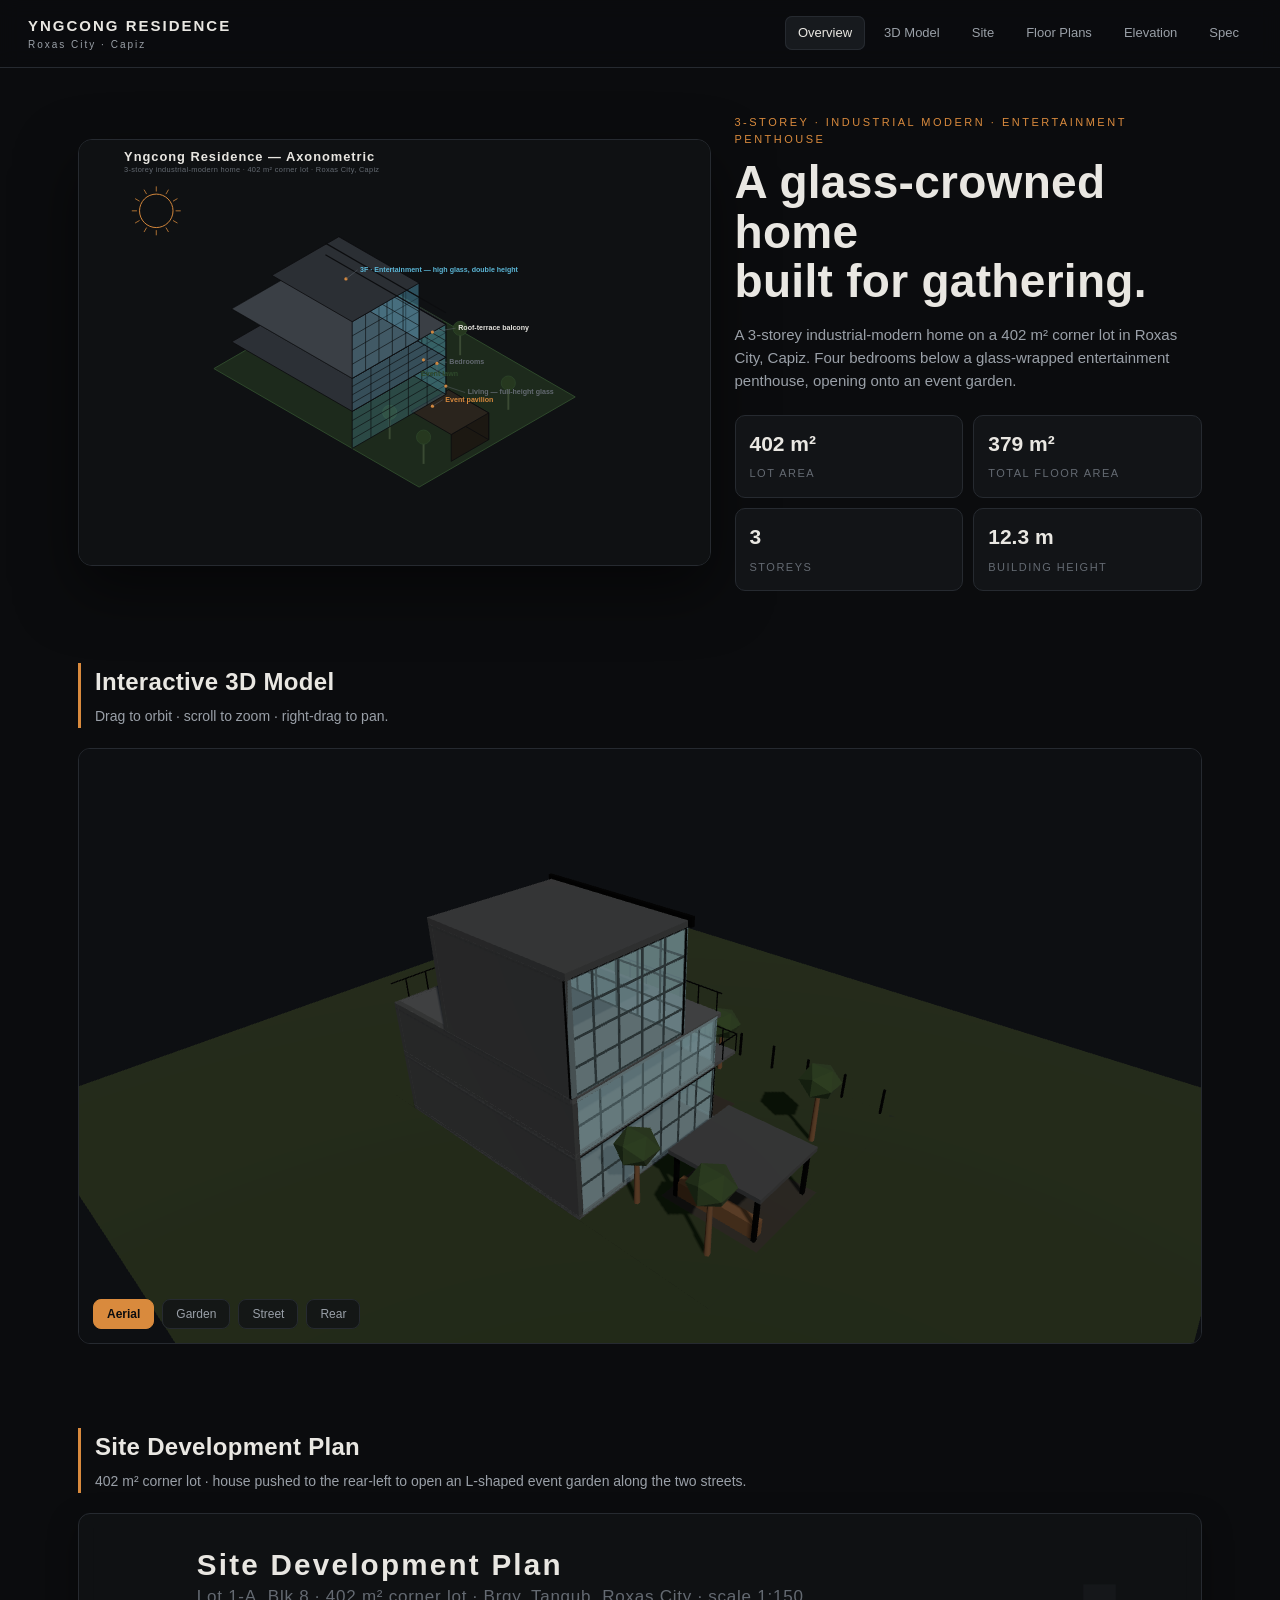
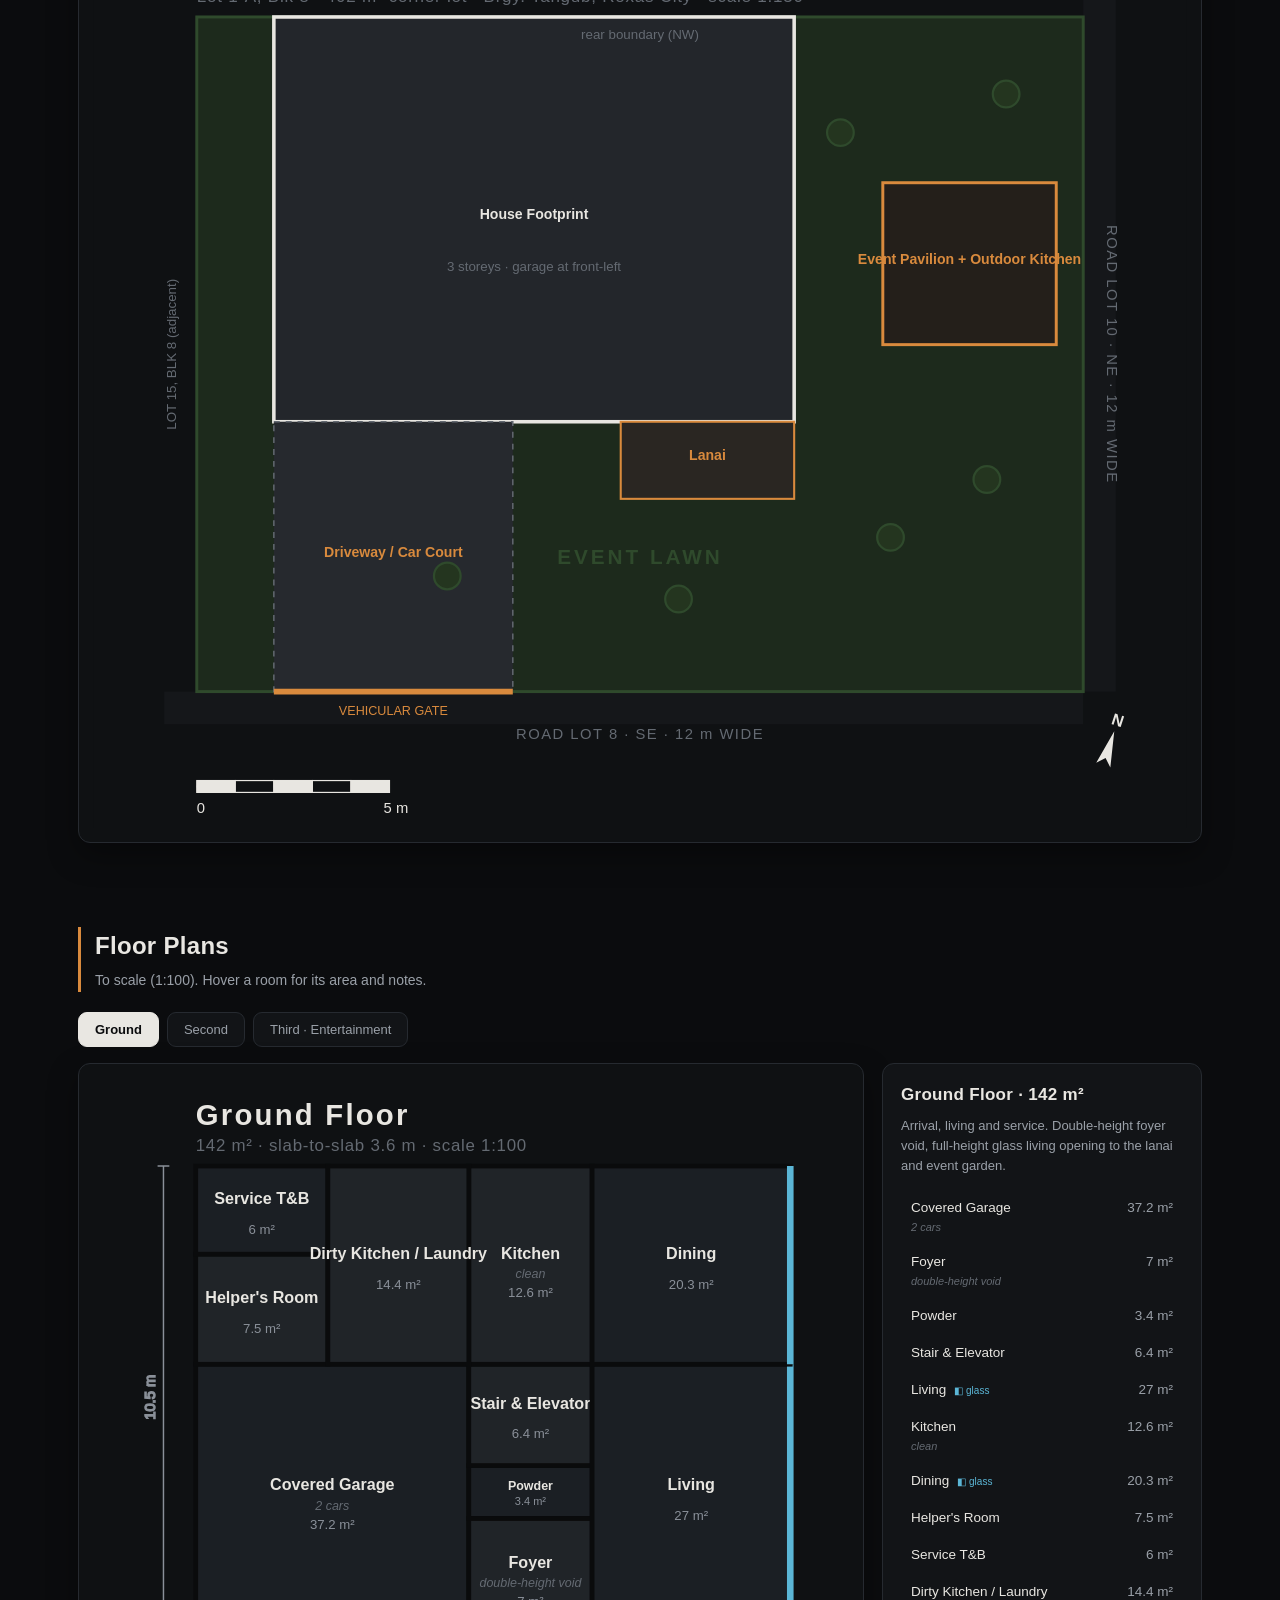
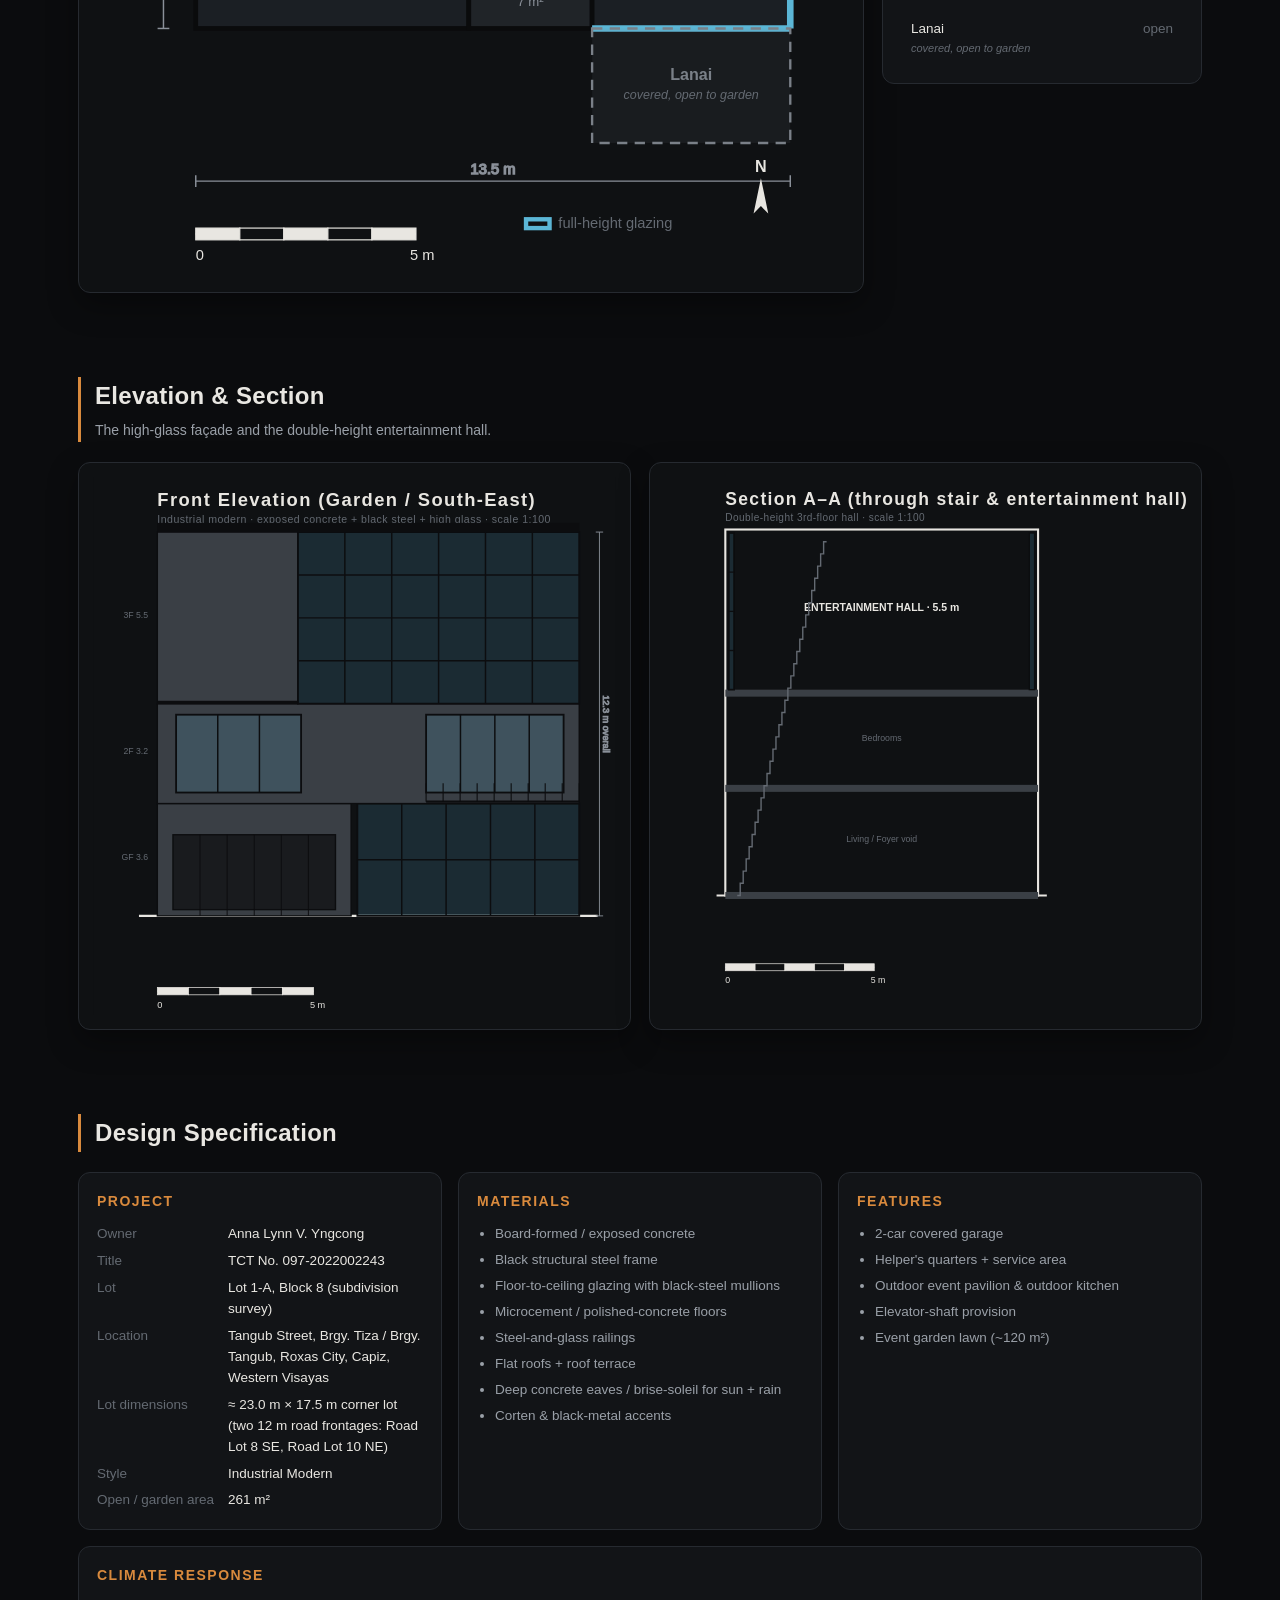
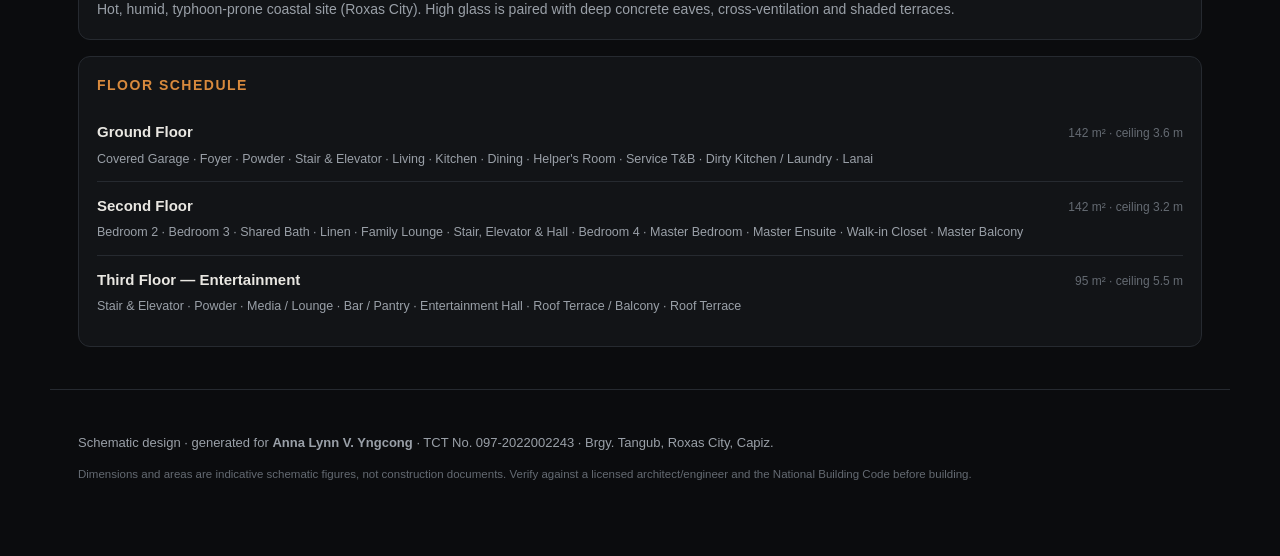
==== index.html @ 16af957d "Add interactive 3D design site for the 3-storey Yngcong residence Schematic design for the 402 m² co" ====
<!DOCTYPE html>
<html lang="en">
<head>
<meta charset="UTF-8" />
<meta name="viewport" content="width=device-width, initial-scale=1.0" />
<title>Yngcong Residence — 3-Storey Industrial-Modern Home</title>
<link rel="stylesheet" href="css/styles.css" />
<script type="importmap">
{ "imports": {
  "three": "./vendor/three.module.js",
  "three/addons/controls/OrbitControls.js": "./vendor/OrbitControls.js"
} }
</script>
</head>
<body>
<header class="topbar">
  <div class="brand">YNGCONG&nbsp;RESIDENCE<span>Roxas City · Capiz</span></div>
  <nav id="nav">
    <a href="#hero" class="active">Overview</a>
    <a href="#model">3D Model</a>
    <a href="#site">Site</a>
    <a href="#plans">Floor Plans</a>
    <a href="#drawings">Elevation</a>
    <a href="#spec">Spec</a>
  </nav>
</header>

<!-- HERO -->
<section id="hero" class="hero">
  <img class="hero-img" src="svg/axon.svg" alt="Axonometric of the residence" />
  <div class="hero-copy">
    <p class="eyebrow">3-storey · industrial modern · entertainment penthouse</p>
    <h1>A glass-crowned home<br />built for gathering.</h1>
    <p class="lede" id="hero-lede">—</p>
    <div class="stats" id="hero-stats"></div>
  </div>
</section>

<!-- 3D MODEL -->
<section id="model" class="block">
  <div class="block-head">
    <h2>Interactive 3D Model</h2>
    <p>Drag to orbit · scroll to zoom · right-drag to pan.</p>
  </div>
  <div class="model-wrap">
    <canvas id="model-canvas"></canvas>
    <div class="model-fallback" id="model-fallback">
      <p>WebGL isn’t available here.<br />Open this page in a desktop browser to explore the live 3D model.</p>
      <img src="svg/axon.svg" alt="Axonometric fallback" />
    </div>
    <div class="view-btns">
      <button data-view="aerial" class="active">Aerial</button>
      <button data-view="garden">Garden</button>
      <button data-view="street">Street</button>
      <button data-view="rear">Rear</button>
    </div>
  </div>
</section>

<!-- SITE -->
<section id="site" class="block">
  <div class="block-head"><h2>Site Development Plan</h2><p>402 m² corner lot · house pushed to the rear-left to open an L-shaped event garden along the two streets.</p></div>
  <div class="drawing-card"><img src="svg/site-plan.svg" alt="Site plan" /></div>
</section>

<!-- FLOOR PLANS -->
<section id="plans" class="block">
  <div class="block-head"><h2>Floor Plans</h2><p>To scale (1:100). Hover a room for its area and notes.</p></div>
  <div class="tabs" id="floor-tabs">
    <button data-floor="ground" class="active">Ground</button>
    <button data-floor="second">Second</button>
    <button data-floor="third">Third · Entertainment</button>
  </div>
  <div class="plan-layout">
    <div class="drawing-card"><img id="plan-img" src="svg/ground.svg" alt="Floor plan" /></div>
    <aside class="room-list">
      <h3 id="floor-title">—</h3>
      <p class="floor-blurb" id="floor-blurb">—</p>
      <ul id="room-ul"></ul>
    </aside>
  </div>
</section>

<!-- DRAWINGS -->
<section id="drawings" class="block">
  <div class="block-head"><h2>Elevation &amp; Section</h2><p>The high-glass façade and the double-height entertainment hall.</p></div>
  <div class="grid-2">
    <div class="drawing-card"><img src="svg/elevations.svg" alt="Front elevation" /></div>
    <div class="drawing-card"><img src="svg/section.svg" alt="Section" /></div>
  </div>
</section>

<!-- SPEC -->
<section id="spec" class="block">
  <div class="block-head"><h2>Design Specification</h2></div>
  <div class="spec-grid">
    <div class="spec-card"><h3>Project</h3><dl id="spec-project"></dl></div>
    <div class="spec-card"><h3>Materials</h3><ul id="spec-materials"></ul></div>
    <div class="spec-card"><h3>Features</h3><ul id="spec-features"></ul></div>
    <div class="spec-card wide"><h3>Climate response</h3><p id="spec-climate">—</p></div>
    <div class="spec-card wide"><h3>Floor schedule</h3><div id="spec-floors"></div></div>
  </div>
</section>

<footer class="foot">
  <p>Schematic design · generated for <strong>Anna Lynn V. Yngcong</strong> · TCT No. 097-2022002243 · Brgy. Tangub, Roxas City, Capiz.</p>
  <p class="dim">Dimensions and areas are indicative schematic figures, not construction documents. Verify against a licensed architect/engineer and the National Building Code before building.</p>
</footer>

<script type="module" src="js/main.js"></script>
</body>
</html>
---- css/styles.css ----
:root{
  --bg:#0b0c0e; --panel:#121417; --panel2:#171a1e; --line:#262a30;
  --ink:#e9e7e2; --mut:#9aa0a8; --dim:#646a72; --glass:#5bb6d6; --accent:#d98a3d;
  --maxw:1180px;
}
*{box-sizing:border-box}
html{scroll-behavior:smooth}
body{
  margin:0; background:var(--bg); color:var(--ink);
  font-family:'Segoe UI',Helvetica,Arial,sans-serif; line-height:1.55;
  -webkit-font-smoothing:antialiased;
}
h1,h2,h3{margin:0; font-weight:700; letter-spacing:.3px}
a{color:inherit; text-decoration:none}
img{display:block; max-width:100%}

/* top bar */
.topbar{
  position:sticky; top:0; z-index:50; display:flex; align-items:center; justify-content:space-between;
  padding:14px 28px; background:rgba(11,12,14,.86); backdrop-filter:blur(10px);
  border-bottom:1px solid var(--line);
}
.brand{font-weight:800; letter-spacing:2px; font-size:15px}
.brand span{display:block; font-weight:500; font-size:10px; letter-spacing:2px; color:var(--mut)}
#nav{display:flex; gap:6px; flex-wrap:wrap}
#nav a{padding:7px 13px; border-radius:7px; font-size:13px; color:var(--mut); transition:.15s}
#nav a:hover{color:var(--ink); background:var(--panel)}
#nav a.active{color:var(--ink); background:var(--panel2); box-shadow:inset 0 0 0 1px var(--line)}

/* hero */
.hero{
  display:grid; grid-template-columns:1.15fr .85fr; gap:24px; align-items:center;
  max-width:var(--maxw); margin:0 auto; padding:46px 28px 30px;
}
.hero-img{
  width:100%; border-radius:14px; border:1px solid var(--line);
  background:#0f1113; box-shadow:0 24px 60px rgba(0,0,0,.5);
}
.eyebrow{margin:0 0 10px; text-transform:uppercase; letter-spacing:2.5px; font-size:11px; color:var(--accent)}
.hero-copy h1{font-size:clamp(28px,4vw,46px); line-height:1.08}
.lede{color:var(--mut); margin:16px 0 22px; font-size:15px}
.stats{display:grid; grid-template-columns:repeat(2,1fr); gap:10px}
.stats div{background:var(--panel); border:1px solid var(--line); border-radius:10px; padding:12px 14px}
.stats b{display:block; font-size:21px}
.stats span{font-size:11px; color:var(--dim); text-transform:uppercase; letter-spacing:1.5px}

/* blocks */
.block{max-width:var(--maxw); margin:0 auto; padding:42px 28px}
.block-head{margin-bottom:20px; border-left:3px solid var(--accent); padding-left:14px}
.block-head h2{font-size:24px}
.block-head p{margin:6px 0 0; color:var(--mut); font-size:14px}

/* drawing cards */
.drawing-card{
  background:#0f1113; border:1px solid var(--line); border-radius:12px; padding:14px;
  overflow:auto; box-shadow:0 12px 30px rgba(0,0,0,.35);
}
.drawing-card img{margin:0 auto}
.grid-2{display:grid; grid-template-columns:1fr 1fr; gap:18px}

/* 3D model */
.model-wrap{position:relative; border:1px solid var(--line); border-radius:12px; overflow:hidden; background:#0d0f12}
#model-canvas{width:100%; height:min(66vh,620px); display:block}
.model-fallback{
  display:none; position:absolute; inset:0; flex-direction:column; align-items:center; justify-content:center;
  gap:18px; text-align:center; color:var(--mut); background:#0d0f12; padding:24px;
}
.model-fallback img{max-width:80%; border-radius:10px; border:1px solid var(--line)}
.view-btns{position:absolute; left:14px; bottom:14px; display:flex; gap:8px}
.view-btns button, .tabs button, .floor-blurb{font-family:inherit}
.view-btns button{
  padding:7px 13px; font-size:12px; border-radius:8px; cursor:pointer; color:var(--mut);
  background:rgba(18,20,23,.85); border:1px solid var(--line); transition:.15s; backdrop-filter:blur(6px);
}
.view-btns button:hover{color:var(--ink)}
.view-btns button.active{color:#0b0c0e; background:var(--accent); border-color:var(--accent); font-weight:700}

/* tabs + plan layout */
.tabs{display:flex; gap:8px; margin-bottom:16px; flex-wrap:wrap}
.tabs button{
  padding:9px 16px; font-size:13px; border-radius:9px; cursor:pointer; color:var(--mut);
  background:var(--panel); border:1px solid var(--line); transition:.15s;
}
.tabs button:hover{color:var(--ink)}
.tabs button.active{color:#0b0c0e; background:var(--ink); border-color:var(--ink); font-weight:700}
.plan-layout{display:grid; grid-template-columns:1fr 320px; gap:18px; align-items:start}
.room-list{background:var(--panel); border:1px solid var(--line); border-radius:12px; padding:18px}
.room-list h3{font-size:17px}
.floor-blurb{color:var(--mut); font-size:13px; margin:8px 0 14px}
.room-list ul{list-style:none; margin:0; padding:0}
.room-list li{
  display:flex; justify-content:space-between; gap:10px; align-items:baseline;
  padding:8px 10px; border-radius:8px; font-size:13.5px; cursor:default; transition:.12s;
}
.room-list li:hover{background:var(--panel2)}
.room-list li .nm{color:var(--ink)}
.room-list li .nm small{display:block; color:var(--dim); font-size:11px; font-style:italic}
.room-list li .ar{color:var(--mut); font-variant-numeric:tabular-nums; white-space:nowrap}
.room-list li.glass .nm::after{content:"◧ glass"; margin-left:8px; font-size:10px; color:var(--glass)}
.room-list li.open .ar{color:var(--dim)}

/* spec */
.spec-grid{display:grid; grid-template-columns:repeat(3,1fr); gap:16px}
.spec-card{background:var(--panel); border:1px solid var(--line); border-radius:12px; padding:18px}
.spec-card.wide{grid-column:1 / -1}
.spec-card h3{font-size:14px; text-transform:uppercase; letter-spacing:1.5px; color:var(--accent); margin-bottom:12px}
.spec-card ul{margin:0; padding-left:18px; color:var(--mut); font-size:13.5px}
.spec-card ul li{margin:5px 0}
.spec-card dl{margin:0; display:grid; grid-template-columns:auto 1fr; gap:6px 14px; font-size:13.5px}
.spec-card dt{color:var(--dim)}
.spec-card dd{margin:0; color:var(--ink)}
.spec-card p{color:var(--mut); font-size:14px; margin:0}
.floor-row{border-top:1px solid var(--line); padding:12px 0}
.floor-row:first-child{border-top:0}
.floor-row .fh{display:flex; justify-content:space-between; align-items:baseline}
.floor-row .fh b{font-size:15px}
.floor-row .fh span{color:var(--dim); font-size:12px}
.floor-row .rooms{margin-top:6px; color:var(--mut); font-size:12.5px}

/* footer */
.foot{max-width:var(--maxw); margin:0 auto; padding:30px 28px 60px; border-top:1px solid var(--line); color:var(--mut); font-size:13px}
.foot .dim{color:var(--dim); font-size:11.5px; margin-top:8px}

@media(max-width:880px){
  .hero{grid-template-columns:1fr}
  .plan-layout{grid-template-columns:1fr}
  .grid-2{grid-template-columns:1fr}
  .spec-grid{grid-template-columns:1fr}
  #nav{display:none}
}
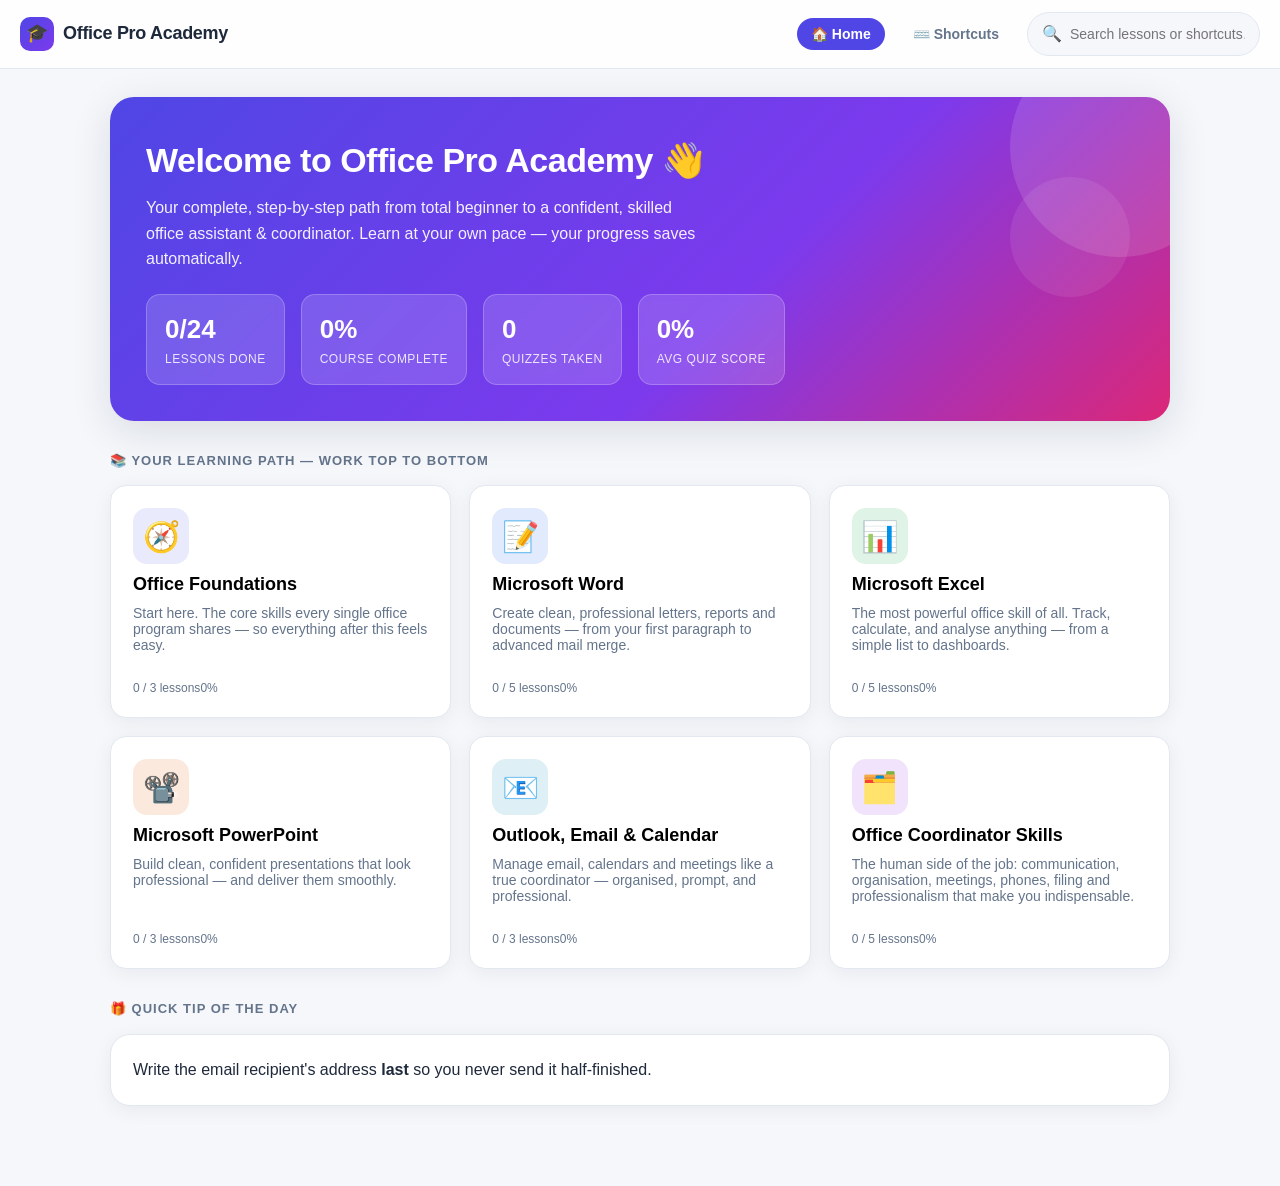
==== commit 238c454a: "Add Office Pro Academy: interactive Microsoft Office & office-skills training tool A self-contained," ====
--- a/index.html
+++ b/index.html
@@ -1,112 +1,32 @@
 <!DOCTYPE html>
 <html lang="en">
 <head>
-<meta charset="UTF-8" />
-<meta name="viewport" content="width=device-width, initial-scale=1.0" />
-<title>Yngcong Residence — 3-Storey Industrial-Modern Home</title>
-<link rel="stylesheet" href="css/styles.css" />
-<script type="importmap">
-{ "imports": {
-  "three": "./vendor/three.module.js",
-  "three/addons/controls/OrbitControls.js": "./vendor/OrbitControls.js"
-} }
-</script>
+  <meta charset="UTF-8" />
+  <meta name="viewport" content="width=device-width, initial-scale=1.0" />
+  <title>Office Pro Academy — Learn Microsoft Office & Office Skills</title>
+  <meta name="description" content="A complete, friendly, step-by-step course to take you from beginner to advanced Microsoft Office and professional office-assistant skills." />
+  <link rel="stylesheet" href="assets/styles.css" />
+  <link rel="icon" href="data:image/svg+xml,<svg xmlns='http://www.w3.org/2000/svg' viewBox='0 0 100 100'><text y='.9em' font-size='90'>🎓</text></svg>" />
 </head>
 <body>
-<header class="topbar">
-  <div class="brand">YNGCONG&nbsp;RESIDENCE<span>Roxas City · Capiz</span></div>
-  <nav id="nav">
-    <a href="#hero" class="active">Overview</a>
-    <a href="#model">3D Model</a>
-    <a href="#site">Site</a>
-    <a href="#plans">Floor Plans</a>
-    <a href="#drawings">Elevation</a>
-    <a href="#spec">Spec</a>
-  </nav>
-</header>
 
-<!-- HERO -->
-<section id="hero" class="hero">
-  <img class="hero-img" src="svg/axon.svg" alt="Axonometric of the residence" />
-  <div class="hero-copy">
-    <p class="eyebrow">3-storey · industrial modern · entertainment penthouse</p>
-    <h1>A glass-crowned home<br />built for gathering.</h1>
-    <p class="lede" id="hero-lede">—</p>
-    <div class="stats" id="hero-stats"></div>
-  </div>
-</section>
+  <header class="topbar">
+    <div class="logo" onclick="OPA.go('')">
+      <span class="badge">🎓</span>
+      <span>Office Pro Academy</span>
+    </div>
+    <div class="spacer"></div>
+    <button class="nav-pill" data-nav="home" onclick="OPA.go('')">🏠 <span>Home</span></button>
+    <button class="nav-pill" data-nav="shortcuts" onclick="OPA.go('shortcuts')">⌨️ <span>Shortcuts</span></button>
+    <label class="searchbox" title="Search lessons & shortcuts">
+      🔍 <input id="search" type="text" placeholder="Search lessons or shortcuts…" autocomplete="off" />
+    </label>
+  </header>
 
-<!-- 3D MODEL -->
-<section id="model" class="block">
-  <div class="block-head">
-    <h2>Interactive 3D Model</h2>
-    <p>Drag to orbit · scroll to zoom · right-drag to pan.</p>
-  </div>
-  <div class="model-wrap">
-    <canvas id="model-canvas"></canvas>
-    <div class="model-fallback" id="model-fallback">
-      <p>WebGL isn’t available here.<br />Open this page in a desktop browser to explore the live 3D model.</p>
-      <img src="svg/axon.svg" alt="Axonometric fallback" />
-    </div>
-    <div class="view-btns">
-      <button data-view="aerial" class="active">Aerial</button>
-      <button data-view="garden">Garden</button>
-      <button data-view="street">Street</button>
-      <button data-view="rear">Rear</button>
-    </div>
-  </div>
-</section>
+  <main class="wrap" id="app"><!-- screens render here --></main>
 
-<!-- SITE -->
-<section id="site" class="block">
-  <div class="block-head"><h2>Site Development Plan</h2><p>402 m² corner lot · house pushed to the rear-left to open an L-shaped event garden along the two streets.</p></div>
-  <div class="drawing-card"><img src="svg/site-plan.svg" alt="Site plan" /></div>
-</section>
-
-<!-- FLOOR PLANS -->
-<section id="plans" class="block">
-  <div class="block-head"><h2>Floor Plans</h2><p>To scale (1:100). Hover a room for its area and notes.</p></div>
-  <div class="tabs" id="floor-tabs">
-    <button data-floor="ground" class="active">Ground</button>
-    <button data-floor="second">Second</button>
-    <button data-floor="third">Third · Entertainment</button>
-  </div>
-  <div class="plan-layout">
-    <div class="drawing-card"><img id="plan-img" src="svg/ground.svg" alt="Floor plan" /></div>
-    <aside class="room-list">
-      <h3 id="floor-title">—</h3>
-      <p class="floor-blurb" id="floor-blurb">—</p>
-      <ul id="room-ul"></ul>
-    </aside>
-  </div>
-</section>
-
-<!-- DRAWINGS -->
-<section id="drawings" class="block">
-  <div class="block-head"><h2>Elevation &amp; Section</h2><p>The high-glass façade and the double-height entertainment hall.</p></div>
-  <div class="grid-2">
-    <div class="drawing-card"><img src="svg/elevations.svg" alt="Front elevation" /></div>
-    <div class="drawing-card"><img src="svg/section.svg" alt="Section" /></div>
-  </div>
-</section>
-
-<!-- SPEC -->
-<section id="spec" class="block">
-  <div class="block-head"><h2>Design Specification</h2></div>
-  <div class="spec-grid">
-    <div class="spec-card"><h3>Project</h3><dl id="spec-project"></dl></div>
-    <div class="spec-card"><h3>Materials</h3><ul id="spec-materials"></ul></div>
-    <div class="spec-card"><h3>Features</h3><ul id="spec-features"></ul></div>
-    <div class="spec-card wide"><h3>Climate response</h3><p id="spec-climate">—</p></div>
-    <div class="spec-card wide"><h3>Floor schedule</h3><div id="spec-floors"></div></div>
-  </div>
-</section>
-
-<footer class="foot">
-  <p>Schematic design · generated for <strong>Anna Lynn V. Yngcong</strong> · TCT No. 097-2022002243 · Brgy. Tangub, Roxas City, Capiz.</p>
-  <p class="dim">Dimensions and areas are indicative schematic figures, not construction documents. Verify against a licensed architect/engineer and the National Building Code before building.</p>
-</footer>
-
-<script type="module" src="js/main.js"></script>
+  <!-- Content data first, then the app that uses it -->
+  <script src="assets/curriculum.js"></script>
+  <script src="assets/app.js"></script>
 </body>
 </html>
--- a/assets/styles.css
+++ b/assets/styles.css
@@ -0,0 +1,221 @@
+/* ============================================================================
+   OFFICE PRO ACADEMY — Styles
+   A clean, friendly, modern look that works on phones and computers.
+   ========================================================================= */
+
+:root {
+  --brand: #4f46e5;
+  --brand-dark: #3730a3;
+  --bg: #f5f7fb;
+  --card: #ffffff;
+  --ink: #1e293b;
+  --ink-soft: #64748b;
+  --line: #e2e8f0;
+  --good: #16a34a;
+  --warn: #f59e0b;
+  --bad: #ef4444;
+  --radius: 16px;
+  --shadow: 0 4px 20px rgba(15, 23, 42, 0.06);
+  --shadow-lg: 0 10px 40px rgba(15, 23, 42, 0.12);
+}
+
+* { box-sizing: border-box; margin: 0; padding: 0; }
+
+body {
+  font-family: -apple-system, BlinkMacSystemFont, "Segoe UI", Roboto, Helvetica, Arial, sans-serif;
+  background: var(--bg);
+  color: var(--ink);
+  line-height: 1.6;
+  -webkit-font-smoothing: antialiased;
+}
+
+button { font-family: inherit; cursor: pointer; border: none; background: none; }
+a { color: var(--brand); }
+
+/* ---------- Top bar ---------- */
+.topbar {
+  position: sticky; top: 0; z-index: 50;
+  background: rgba(255,255,255,0.85);
+  backdrop-filter: blur(12px);
+  border-bottom: 1px solid var(--line);
+  display: flex; align-items: center; gap: 14px;
+  padding: 12px 20px;
+}
+.topbar .logo {
+  font-weight: 800; font-size: 18px; letter-spacing: -0.3px;
+  display: flex; align-items: center; gap: 9px; cursor: pointer;
+}
+.topbar .logo .badge {
+  background: linear-gradient(135deg, var(--brand), #7c3aed);
+  color: #fff; width: 34px; height: 34px; border-radius: 10px;
+  display: grid; place-items: center; font-size: 18px;
+}
+.topbar .spacer { flex: 1; }
+.searchbox {
+  display: flex; align-items: center; gap: 8px;
+  background: var(--bg); border: 1px solid var(--line);
+  border-radius: 999px; padding: 8px 14px; min-width: 180px;
+}
+.searchbox input { border: none; background: none; outline: none; font-size: 14px; width: 100%; color: var(--ink); }
+.nav-pill {
+  padding: 8px 14px; border-radius: 999px; font-weight: 600; font-size: 14px;
+  color: var(--ink-soft);
+}
+.nav-pill:hover { background: var(--bg); color: var(--ink); }
+.nav-pill.active { background: var(--brand); color: #fff; }
+
+/* ---------- Layout ---------- */
+.wrap { max-width: 1100px; margin: 0 auto; padding: 28px 20px 80px; }
+
+/* ---------- Hero / dashboard ---------- */
+.hero {
+  background: linear-gradient(135deg, #4f46e5, #7c3aed 60%, #db2777);
+  color: #fff; border-radius: 24px; padding: 36px;
+  box-shadow: var(--shadow-lg); margin-bottom: 28px;
+  position: relative; overflow: hidden;
+}
+.hero h1 { font-size: clamp(24px, 4vw, 34px); font-weight: 800; letter-spacing: -0.5px; margin-bottom: 8px; }
+.hero p { opacity: 0.92; max-width: 560px; font-size: 16px; }
+.hero .ring { position: absolute; right: -60px; top: -60px; width: 220px; height: 220px; border-radius: 50%; background: rgba(255,255,255,0.12); }
+.hero .ring.two { right: 40px; top: 80px; width: 120px; height: 120px; background: rgba(255,255,255,0.08); }
+
+.progress-summary { display: flex; gap: 16px; flex-wrap: wrap; margin-top: 22px; position: relative; }
+.stat {
+  background: rgba(255,255,255,0.15); border: 1px solid rgba(255,255,255,0.22);
+  border-radius: 14px; padding: 14px 18px; backdrop-filter: blur(4px);
+}
+.stat .num { font-size: 26px; font-weight: 800; }
+.stat .lbl { font-size: 12px; opacity: 0.85; text-transform: uppercase; letter-spacing: 0.5px; }
+
+.section-title { font-size: 13px; font-weight: 700; text-transform: uppercase; letter-spacing: 1px; color: var(--ink-soft); margin: 30px 0 14px; }
+
+/* ---------- Module cards ---------- */
+.grid { display: grid; grid-template-columns: repeat(auto-fill, minmax(300px, 1fr)); gap: 18px; }
+.module-card {
+  background: var(--card); border: 1px solid var(--line); border-radius: var(--radius);
+  padding: 22px; box-shadow: var(--shadow); transition: transform .15s ease, box-shadow .15s ease;
+  text-align: left; display: flex; flex-direction: column; gap: 10px;
+}
+.module-card:hover { transform: translateY(-4px); box-shadow: var(--shadow-lg); }
+.module-card .icon { font-size: 30px; width: 56px; height: 56px; border-radius: 14px; display: grid; place-items: center; }
+.module-card h3 { font-size: 18px; font-weight: 700; }
+.module-card .blurb { color: var(--ink-soft); font-size: 14px; flex: 1; }
+.bar { height: 8px; background: var(--line); border-radius: 999px; overflow: hidden; }
+.bar > span { display: block; height: 100%; background: linear-gradient(90deg, var(--brand), #7c3aed); border-radius: 999px; transition: width .4s ease; }
+.module-card .meta { display: flex; justify-content: space-between; align-items: center; font-size: 12px; color: var(--ink-soft); }
+
+/* ---------- Module detail / lesson list ---------- */
+.back-link { display: inline-flex; align-items: center; gap: 6px; color: var(--ink-soft); font-weight: 600; font-size: 14px; margin-bottom: 18px; }
+.back-link:hover { color: var(--brand); }
+.module-head { display: flex; align-items: center; gap: 16px; margin-bottom: 8px; }
+.module-head .icon { font-size: 32px; width: 64px; height: 64px; border-radius: 16px; display: grid; place-items: center; }
+.module-head h1 { font-size: 26px; font-weight: 800; }
+
+.lesson-row {
+  background: var(--card); border: 1px solid var(--line); border-radius: 14px;
+  padding: 16px 18px; display: flex; align-items: center; gap: 14px;
+  box-shadow: var(--shadow); margin-bottom: 12px; width: 100%; text-align: left;
+  transition: border-color .15s ease;
+}
+.lesson-row:hover { border-color: var(--brand); }
+.lesson-row .check {
+  width: 30px; height: 30px; border-radius: 50%; flex-shrink: 0;
+  border: 2px solid var(--line); display: grid; place-items: center; font-size: 15px; color: transparent;
+}
+.lesson-row.done .check { background: var(--good); border-color: var(--good); color: #fff; }
+.lesson-row .info { flex: 1; }
+.lesson-row .info h4 { font-size: 16px; font-weight: 700; }
+.lesson-row .info .sub { font-size: 13px; color: var(--ink-soft); display: flex; gap: 10px; flex-wrap: wrap; align-items: center; }
+.level-tag { font-size: 11px; font-weight: 700; padding: 2px 8px; border-radius: 999px; text-transform: uppercase; letter-spacing: 0.5px; }
+.level-Basic { background: #dcfce7; color: #15803d; }
+.level-Intermediate { background: #fef3c7; color: #b45309; }
+.level-Advanced { background: #fee2e2; color: #b91c1c; }
+.lesson-row .arrow { color: var(--ink-soft); font-size: 20px; }
+
+/* ---------- Lesson reader ---------- */
+.reader { background: var(--card); border: 1px solid var(--line); border-radius: 20px; padding: 32px; box-shadow: var(--shadow); }
+.reader h1 { font-size: 26px; font-weight: 800; margin-bottom: 6px; letter-spacing: -0.4px; }
+.reader .reader-meta { display: flex; gap: 10px; align-items: center; margin-bottom: 22px; color: var(--ink-soft); font-size: 13px; }
+.content h4 { font-size: 17px; margin: 22px 0 8px; color: var(--brand-dark); }
+.content p { margin-bottom: 12px; }
+.content ul, .content ol { margin: 0 0 14px 22px; }
+.content li { margin-bottom: 6px; }
+.content code { background: #f1f5f9; padding: 2px 6px; border-radius: 6px; font-size: 13px; color: #be185d; }
+.content b { color: var(--ink); }
+
+.lesson-table { width: 100%; border-collapse: collapse; margin: 12px 0 18px; font-size: 14px; }
+.lesson-table th { background: var(--brand); color: #fff; text-align: left; padding: 9px 12px; }
+.lesson-table td { border: 1px solid var(--line); padding: 9px 12px; }
+.lesson-table tr:nth-child(even) td { background: #f8fafc; }
+
+/* boxes */
+.box { border-radius: 14px; padding: 18px; margin: 22px 0; }
+.box h4 { margin: 0 0 10px; font-size: 15px; display: flex; align-items: center; gap: 8px; }
+.box.tips { background: #fffbeb; border: 1px solid #fde68a; }
+.box.tips h4 { color: #b45309; }
+.box.tips li { margin-bottom: 8px; }
+.box.short { background: #eef2ff; border: 1px solid #c7d2fe; }
+.box.short h4 { color: var(--brand-dark); }
+.kbd-row { display: flex; align-items: center; gap: 12px; padding: 7px 0; border-bottom: 1px dashed #c7d2fe; flex-wrap: wrap; }
+.kbd-row:last-child { border-bottom: none; }
+.kbd { font-family: monospace; background: #fff; border: 1px solid #c7d2fe; border-bottom-width: 2px; border-radius: 7px; padding: 4px 9px; font-size: 13px; font-weight: 700; color: var(--brand-dark); white-space: nowrap; }
+.kbd-row .desc { color: var(--ink); font-size: 14px; }
+
+/* ---------- Quiz ---------- */
+.quiz { background: var(--card); border: 1px solid var(--line); border-radius: 20px; padding: 28px; box-shadow: var(--shadow); margin-top: 22px; }
+.quiz h3 { font-size: 18px; margin-bottom: 4px; }
+.quiz .qsub { color: var(--ink-soft); font-size: 14px; margin-bottom: 18px; }
+.q-block { margin-bottom: 22px; }
+.q-block .q-text { font-weight: 700; margin-bottom: 10px; }
+.choice {
+  display: block; width: 100%; text-align: left; border: 1.5px solid var(--line);
+  border-radius: 12px; padding: 12px 16px; margin-bottom: 9px; font-size: 14px; color: var(--ink);
+  transition: all .12s ease; background: #fff;
+}
+.choice:hover { border-color: var(--brand); background: #f8faff; }
+.choice.selected { border-color: var(--brand); background: #eef2ff; }
+.choice.correct { border-color: var(--good); background: #dcfce7; }
+.choice.wrong { border-color: var(--bad); background: #fee2e2; }
+.choice .mark { float: right; font-weight: 800; }
+
+.btn {
+  background: var(--brand); color: #fff; padding: 12px 22px; border-radius: 12px;
+  font-weight: 700; font-size: 15px; transition: background .15s ease;
+}
+.btn:hover { background: var(--brand-dark); }
+.btn.ghost { background: var(--bg); color: var(--ink); border: 1px solid var(--line); }
+.btn.ghost:hover { background: #e9eef6; }
+.btn:disabled { opacity: 0.5; cursor: not-allowed; }
+.btn-row { display: flex; gap: 12px; flex-wrap: wrap; margin-top: 10px; }
+
+.result-banner { border-radius: 14px; padding: 18px; margin-bottom: 18px; font-weight: 700; text-align: center; font-size: 16px; }
+.result-banner.pass { background: #dcfce7; color: #15803d; }
+.result-banner.fail { background: #fef3c7; color: #b45309; }
+
+/* ---------- Shortcuts page ---------- */
+.short-card { background: var(--card); border: 1px solid var(--line); border-radius: 14px; box-shadow: var(--shadow); overflow: hidden; }
+.short-card .row { display: flex; align-items: center; gap: 14px; padding: 12px 18px; border-bottom: 1px solid var(--line); }
+.short-card .row:last-child { border-bottom: none; }
+.short-card .row:hover { background: #f8faff; }
+.short-card .row .kbd { min-width: 150px; text-align: center; }
+
+/* ---------- Empty / search ---------- */
+.empty { text-align: center; padding: 60px 20px; color: var(--ink-soft); }
+.empty .big { font-size: 48px; margin-bottom: 12px; }
+
+.toast {
+  position: fixed; bottom: 24px; left: 50%; transform: translateX(-50%) translateY(120px);
+  background: var(--ink); color: #fff; padding: 12px 22px; border-radius: 999px;
+  font-weight: 600; font-size: 14px; box-shadow: var(--shadow-lg); z-index: 100;
+  transition: transform .3s cubic-bezier(.2,.9,.3,1.2); display: flex; gap: 8px; align-items: center;
+}
+.toast.show { transform: translateX(-50%) translateY(0); }
+
+.confetti { position: fixed; inset: 0; pointer-events: none; z-index: 200; }
+
+@media (max-width: 640px) {
+  .topbar .nav-pill span { display: none; }
+  .searchbox { min-width: 44px; }
+  .hero { padding: 26px; }
+  .reader, .quiz { padding: 20px; }
+}
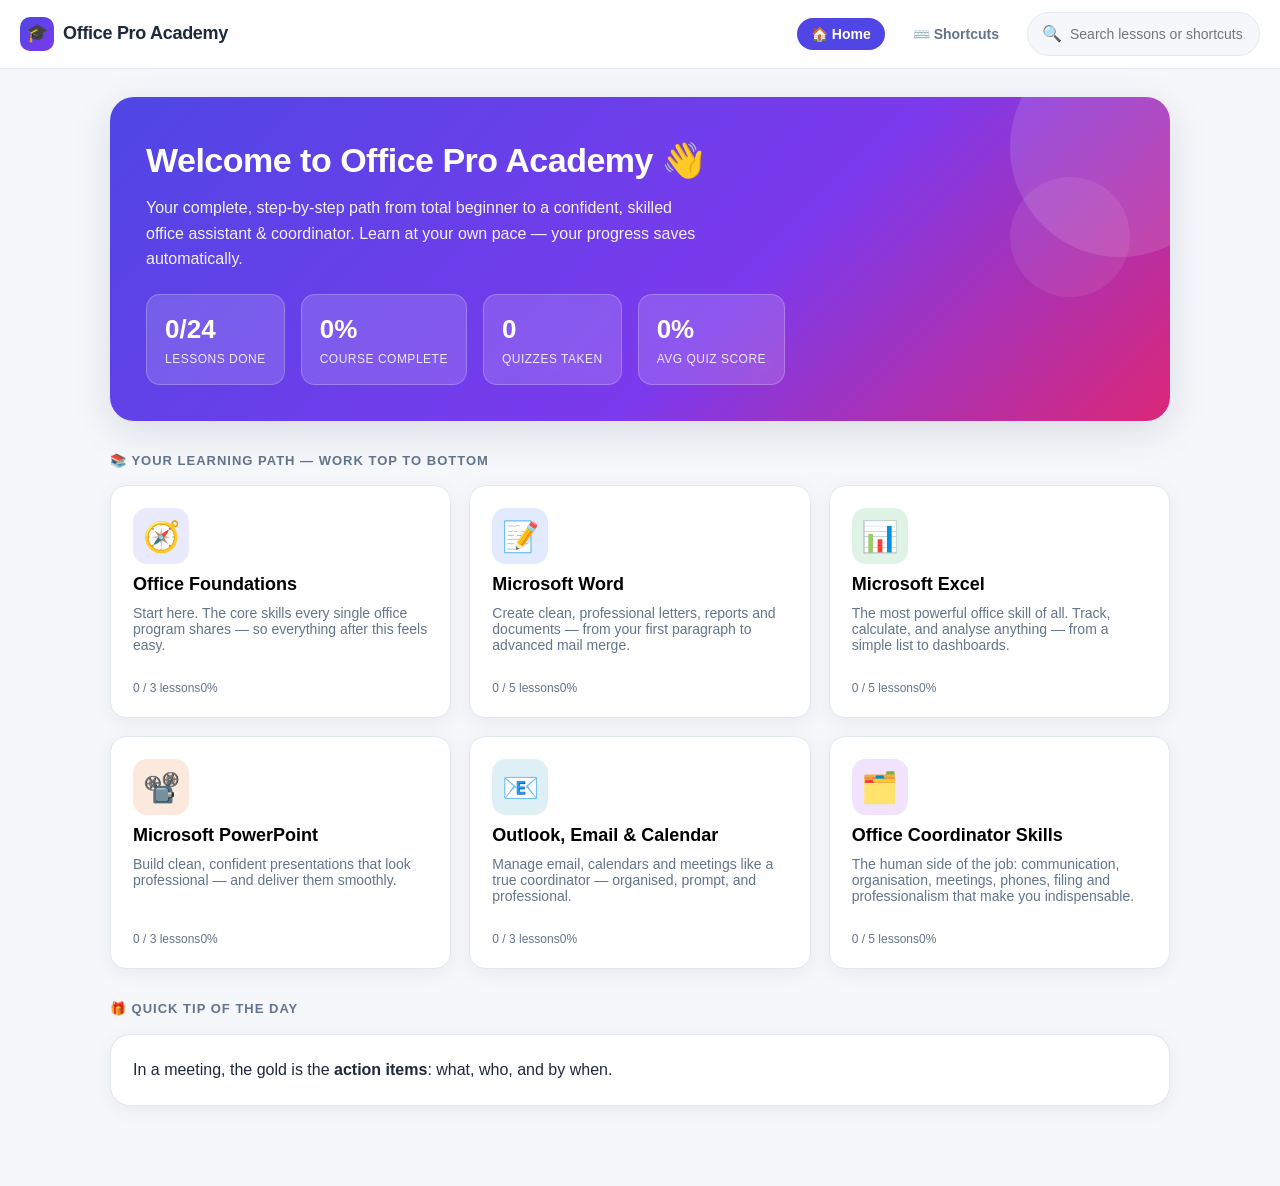
==== commit 31477d73: "Make index.html a single self-contained, local-first file Inline all CSS, lesson content and app log" ====
--- a/index.html
+++ b/index.html
@@ -5,8 +5,231 @@
   <meta name="viewport" content="width=device-width, initial-scale=1.0" />
   <title>Office Pro Academy — Learn Microsoft Office & Office Skills</title>
   <meta name="description" content="A complete, friendly, step-by-step course to take you from beginner to advanced Microsoft Office and professional office-assistant skills." />
-  <link rel="stylesheet" href="assets/styles.css" />
   <link rel="icon" href="data:image/svg+xml,<svg xmlns='http://www.w3.org/2000/svg' viewBox='0 0 100 100'><text y='.9em' font-size='90'>🎓</text></svg>" />
+  <style>
+/* ============================================================================
+   OFFICE PRO ACADEMY — Styles
+   A clean, friendly, modern look that works on phones and computers.
+   ========================================================================= */
+
+:root {
+  --brand: #4f46e5;
+  --brand-dark: #3730a3;
+  --bg: #f5f7fb;
+  --card: #ffffff;
+  --ink: #1e293b;
+  --ink-soft: #64748b;
+  --line: #e2e8f0;
+  --good: #16a34a;
+  --warn: #f59e0b;
+  --bad: #ef4444;
+  --radius: 16px;
+  --shadow: 0 4px 20px rgba(15, 23, 42, 0.06);
+  --shadow-lg: 0 10px 40px rgba(15, 23, 42, 0.12);
+}
+
+* { box-sizing: border-box; margin: 0; padding: 0; }
+
+body {
+  font-family: -apple-system, BlinkMacSystemFont, "Segoe UI", Roboto, Helvetica, Arial, sans-serif;
+  background: var(--bg);
+  color: var(--ink);
+  line-height: 1.6;
+  -webkit-font-smoothing: antialiased;
+}
+
+button { font-family: inherit; cursor: pointer; border: none; background: none; }
+a { color: var(--brand); }
+
+/* ---------- Top bar ---------- */
+.topbar {
+  position: sticky; top: 0; z-index: 50;
+  background: rgba(255,255,255,0.85);
+  backdrop-filter: blur(12px);
+  border-bottom: 1px solid var(--line);
+  display: flex; align-items: center; gap: 14px;
+  padding: 12px 20px;
+}
+.topbar .logo {
+  font-weight: 800; font-size: 18px; letter-spacing: -0.3px;
+  display: flex; align-items: center; gap: 9px; cursor: pointer;
+}
+.topbar .logo .badge {
+  background: linear-gradient(135deg, var(--brand), #7c3aed);
+  color: #fff; width: 34px; height: 34px; border-radius: 10px;
+  display: grid; place-items: center; font-size: 18px;
+}
+.topbar .spacer { flex: 1; }
+.searchbox {
+  display: flex; align-items: center; gap: 8px;
+  background: var(--bg); border: 1px solid var(--line);
+  border-radius: 999px; padding: 8px 14px; min-width: 180px;
+}
+.searchbox input { border: none; background: none; outline: none; font-size: 14px; width: 100%; color: var(--ink); }
+.nav-pill {
+  padding: 8px 14px; border-radius: 999px; font-weight: 600; font-size: 14px;
+  color: var(--ink-soft);
+}
+.nav-pill:hover { background: var(--bg); color: var(--ink); }
+.nav-pill.active { background: var(--brand); color: #fff; }
+
+/* ---------- Layout ---------- */
+.wrap { max-width: 1100px; margin: 0 auto; padding: 28px 20px 80px; }
+
+/* ---------- Hero / dashboard ---------- */
+.hero {
+  background: linear-gradient(135deg, #4f46e5, #7c3aed 60%, #db2777);
+  color: #fff; border-radius: 24px; padding: 36px;
+  box-shadow: var(--shadow-lg); margin-bottom: 28px;
+  position: relative; overflow: hidden;
+}
+.hero h1 { font-size: clamp(24px, 4vw, 34px); font-weight: 800; letter-spacing: -0.5px; margin-bottom: 8px; }
+.hero p { opacity: 0.92; max-width: 560px; font-size: 16px; }
+.hero .ring { position: absolute; right: -60px; top: -60px; width: 220px; height: 220px; border-radius: 50%; background: rgba(255,255,255,0.12); }
+.hero .ring.two { right: 40px; top: 80px; width: 120px; height: 120px; background: rgba(255,255,255,0.08); }
+
+.progress-summary { display: flex; gap: 16px; flex-wrap: wrap; margin-top: 22px; position: relative; }
+.stat {
+  background: rgba(255,255,255,0.15); border: 1px solid rgba(255,255,255,0.22);
+  border-radius: 14px; padding: 14px 18px; backdrop-filter: blur(4px);
+}
+.stat .num { font-size: 26px; font-weight: 800; }
+.stat .lbl { font-size: 12px; opacity: 0.85; text-transform: uppercase; letter-spacing: 0.5px; }
+
+.section-title { font-size: 13px; font-weight: 700; text-transform: uppercase; letter-spacing: 1px; color: var(--ink-soft); margin: 30px 0 14px; }
+
+/* ---------- Module cards ---------- */
+.grid { display: grid; grid-template-columns: repeat(auto-fill, minmax(300px, 1fr)); gap: 18px; }
+.module-card {
+  background: var(--card); border: 1px solid var(--line); border-radius: var(--radius);
+  padding: 22px; box-shadow: var(--shadow); transition: transform .15s ease, box-shadow .15s ease;
+  text-align: left; display: flex; flex-direction: column; gap: 10px;
+}
+.module-card:hover { transform: translateY(-4px); box-shadow: var(--shadow-lg); }
+.module-card .icon { font-size: 30px; width: 56px; height: 56px; border-radius: 14px; display: grid; place-items: center; }
+.module-card h3 { font-size: 18px; font-weight: 700; }
+.module-card .blurb { color: var(--ink-soft); font-size: 14px; flex: 1; }
+.bar { height: 8px; background: var(--line); border-radius: 999px; overflow: hidden; }
+.bar > span { display: block; height: 100%; background: linear-gradient(90deg, var(--brand), #7c3aed); border-radius: 999px; transition: width .4s ease; }
+.module-card .meta { display: flex; justify-content: space-between; align-items: center; font-size: 12px; color: var(--ink-soft); }
+
+/* ---------- Module detail / lesson list ---------- */
+.back-link { display: inline-flex; align-items: center; gap: 6px; color: var(--ink-soft); font-weight: 600; font-size: 14px; margin-bottom: 18px; }
+.back-link:hover { color: var(--brand); }
+.module-head { display: flex; align-items: center; gap: 16px; margin-bottom: 8px; }
+.module-head .icon { font-size: 32px; width: 64px; height: 64px; border-radius: 16px; display: grid; place-items: center; }
+.module-head h1 { font-size: 26px; font-weight: 800; }
+
+.lesson-row {
+  background: var(--card); border: 1px solid var(--line); border-radius: 14px;
+  padding: 16px 18px; display: flex; align-items: center; gap: 14px;
+  box-shadow: var(--shadow); margin-bottom: 12px; width: 100%; text-align: left;
+  transition: border-color .15s ease;
+}
+.lesson-row:hover { border-color: var(--brand); }
+.lesson-row .check {
+  width: 30px; height: 30px; border-radius: 50%; flex-shrink: 0;
+  border: 2px solid var(--line); display: grid; place-items: center; font-size: 15px; color: transparent;
+}
+.lesson-row.done .check { background: var(--good); border-color: var(--good); color: #fff; }
+.lesson-row .info { flex: 1; }
+.lesson-row .info h4 { font-size: 16px; font-weight: 700; }
+.lesson-row .info .sub { font-size: 13px; color: var(--ink-soft); display: flex; gap: 10px; flex-wrap: wrap; align-items: center; }
+.level-tag { font-size: 11px; font-weight: 700; padding: 2px 8px; border-radius: 999px; text-transform: uppercase; letter-spacing: 0.5px; }
+.level-Basic { background: #dcfce7; color: #15803d; }
+.level-Intermediate { background: #fef3c7; color: #b45309; }
+.level-Advanced { background: #fee2e2; color: #b91c1c; }
+.lesson-row .arrow { color: var(--ink-soft); font-size: 20px; }
+
+/* ---------- Lesson reader ---------- */
+.reader { background: var(--card); border: 1px solid var(--line); border-radius: 20px; padding: 32px; box-shadow: var(--shadow); }
+.reader h1 { font-size: 26px; font-weight: 800; margin-bottom: 6px; letter-spacing: -0.4px; }
+.reader .reader-meta { display: flex; gap: 10px; align-items: center; margin-bottom: 22px; color: var(--ink-soft); font-size: 13px; }
+.content h4 { font-size: 17px; margin: 22px 0 8px; color: var(--brand-dark); }
+.content p { margin-bottom: 12px; }
+.content ul, .content ol { margin: 0 0 14px 22px; }
+.content li { margin-bottom: 6px; }
+.content code { background: #f1f5f9; padding: 2px 6px; border-radius: 6px; font-size: 13px; color: #be185d; }
+.content b { color: var(--ink); }
+
+.lesson-table { width: 100%; border-collapse: collapse; margin: 12px 0 18px; font-size: 14px; }
+.lesson-table th { background: var(--brand); color: #fff; text-align: left; padding: 9px 12px; }
+.lesson-table td { border: 1px solid var(--line); padding: 9px 12px; }
+.lesson-table tr:nth-child(even) td { background: #f8fafc; }
+
+/* boxes */
+.box { border-radius: 14px; padding: 18px; margin: 22px 0; }
+.box h4 { margin: 0 0 10px; font-size: 15px; display: flex; align-items: center; gap: 8px; }
+.box.tips { background: #fffbeb; border: 1px solid #fde68a; }
+.box.tips h4 { color: #b45309; }
+.box.tips li { margin-bottom: 8px; }
+.box.short { background: #eef2ff; border: 1px solid #c7d2fe; }
+.box.short h4 { color: var(--brand-dark); }
+.kbd-row { display: flex; align-items: center; gap: 12px; padding: 7px 0; border-bottom: 1px dashed #c7d2fe; flex-wrap: wrap; }
+.kbd-row:last-child { border-bottom: none; }
+.kbd { font-family: monospace; background: #fff; border: 1px solid #c7d2fe; border-bottom-width: 2px; border-radius: 7px; padding: 4px 9px; font-size: 13px; font-weight: 700; color: var(--brand-dark); white-space: nowrap; }
+.kbd-row .desc { color: var(--ink); font-size: 14px; }
+
+/* ---------- Quiz ---------- */
+.quiz { background: var(--card); border: 1px solid var(--line); border-radius: 20px; padding: 28px; box-shadow: var(--shadow); margin-top: 22px; }
+.quiz h3 { font-size: 18px; margin-bottom: 4px; }
+.quiz .qsub { color: var(--ink-soft); font-size: 14px; margin-bottom: 18px; }
+.q-block { margin-bottom: 22px; }
+.q-block .q-text { font-weight: 700; margin-bottom: 10px; }
+.choice {
+  display: block; width: 100%; text-align: left; border: 1.5px solid var(--line);
+  border-radius: 12px; padding: 12px 16px; margin-bottom: 9px; font-size: 14px; color: var(--ink);
+  transition: all .12s ease; background: #fff;
+}
+.choice:hover { border-color: var(--brand); background: #f8faff; }
+.choice.selected { border-color: var(--brand); background: #eef2ff; }
+.choice.correct { border-color: var(--good); background: #dcfce7; }
+.choice.wrong { border-color: var(--bad); background: #fee2e2; }
+.choice .mark { float: right; font-weight: 800; }
+
+.btn {
+  background: var(--brand); color: #fff; padding: 12px 22px; border-radius: 12px;
+  font-weight: 700; font-size: 15px; transition: background .15s ease;
+}
+.btn:hover { background: var(--brand-dark); }
+.btn.ghost { background: var(--bg); color: var(--ink); border: 1px solid var(--line); }
+.btn.ghost:hover { background: #e9eef6; }
+.btn:disabled { opacity: 0.5; cursor: not-allowed; }
+.btn-row { display: flex; gap: 12px; flex-wrap: wrap; margin-top: 10px; }
+
+.result-banner { border-radius: 14px; padding: 18px; margin-bottom: 18px; font-weight: 700; text-align: center; font-size: 16px; }
+.result-banner.pass { background: #dcfce7; color: #15803d; }
+.result-banner.fail { background: #fef3c7; color: #b45309; }
+
+/* ---------- Shortcuts page ---------- */
+.short-card { background: var(--card); border: 1px solid var(--line); border-radius: 14px; box-shadow: var(--shadow); overflow: hidden; }
+.short-card .row { display: flex; align-items: center; gap: 14px; padding: 12px 18px; border-bottom: 1px solid var(--line); }
+.short-card .row:last-child { border-bottom: none; }
+.short-card .row:hover { background: #f8faff; }
+.short-card .row .kbd { min-width: 150px; text-align: center; }
+
+/* ---------- Empty / search ---------- */
+.empty { text-align: center; padding: 60px 20px; color: var(--ink-soft); }
+.empty .big { font-size: 48px; margin-bottom: 12px; }
+
+.toast {
+  position: fixed; bottom: 24px; left: 50%; transform: translateX(-50%) translateY(120px);
+  background: var(--ink); color: #fff; padding: 12px 22px; border-radius: 999px;
+  font-weight: 600; font-size: 14px; box-shadow: var(--shadow-lg); z-index: 100;
+  transition: transform .3s cubic-bezier(.2,.9,.3,1.2); display: flex; gap: 8px; align-items: center;
+}
+.toast.show { transform: translateX(-50%) translateY(0); }
+
+.confetti { position: fixed; inset: 0; pointer-events: none; z-index: 200; }
+
+@media (max-width: 640px) {
+  .topbar .nav-pill span { display: none; }
+  .searchbox { min-width: 44px; }
+  .hero { padding: 26px; }
+  .reader, .quiz { padding: 20px; }
+}
+
+  </style>
 </head>
 <body>
 
@@ -25,8 +248,1427 @@
 
   <main class="wrap" id="app"><!-- screens render here --></main>
 
-  <!-- Content data first, then the app that uses it -->
-  <script src="assets/curriculum.js"></script>
-  <script src="assets/app.js"></script>
+  <!-- Everything is inlined so this single file works fully offline, on its own. -->
+  <script>
+/* ============================================================================
+   OFFICE PRO ACADEMY — Curriculum Data
+   ----------------------------------------------------------------------------
+   This file defines every module, lesson, tip, keyboard shortcut and quiz.
+   It is plain data so the content is easy to read, edit and extend.
+   To add a lesson: copy an existing { ... } block and change the text.
+   ========================================================================= */
+
+const OFFICE_CURRICULUM = {
+
+  /* Keyboard shortcuts that work almost everywhere in Office + Windows.
+     These also power the searchable "Shortcuts" cheat-sheet screen. */
+  globalShortcuts: [
+    { keys: "Ctrl + C", action: "Copy the selected item" },
+    { keys: "Ctrl + X", action: "Cut the selected item" },
+    { keys: "Ctrl + V", action: "Paste" },
+    { keys: "Ctrl + Shift + V", action: "Paste without formatting (paste as plain text)" },
+    { keys: "Ctrl + Z", action: "Undo your last action" },
+    { keys: "Ctrl + Y", action: "Redo (put back what you undid)" },
+    { keys: "Ctrl + A", action: "Select everything" },
+    { keys: "Ctrl + S", action: "Save — do this constantly!" },
+    { keys: "F12", action: "Save As (save a new copy with a new name)" },
+    { keys: "Ctrl + P", action: "Print" },
+    { keys: "Ctrl + F", action: "Find a word on the page" },
+    { keys: "Ctrl + H", action: "Find and Replace" },
+    { keys: "Ctrl + B", action: "Bold" },
+    { keys: "Ctrl + I", action: "Italic" },
+    { keys: "Ctrl + U", action: "Underline" },
+    { keys: "Ctrl + Home", action: "Jump to the very top of the document" },
+    { keys: "Ctrl + End", action: "Jump to the very bottom of the document" },
+    { keys: "Ctrl + Arrow", action: "Move one whole word / cell-edge at a time" },
+    { keys: "Shift + Arrow", action: "Select text or cells as you move" },
+    { keys: "Alt + Tab", action: "Switch between open programs" },
+    { keys: "Windows + D", action: "Show the desktop (minimise everything)" },
+    { keys: "Windows + L", action: "Lock your computer when you step away" },
+    { keys: "Windows + V", action: "Open clipboard history (copy several things, paste any)" },
+    { keys: "PrtScn / Win+Shift+S", action: "Take a screenshot (Snipping Tool)" },
+    { keys: "Ctrl + Mouse Wheel", action: "Zoom in and out" }
+  ],
+
+  modules: [
+
+    /* ====================================================================
+       MODULE 1 — FOUNDATIONS
+       ================================================================= */
+    {
+      id: "foundations",
+      title: "Office Foundations",
+      icon: "🧭",
+      color: "#6366f1",
+      blurb: "Start here. The core skills every single office program shares — so everything after this feels easy.",
+      lessons: [
+        {
+          id: "f1",
+          title: "How the Office Ribbon Works",
+          level: "Basic",
+          minutes: 6,
+          content: `
+            <p>Every Microsoft Office program (Word, Excel, PowerPoint, Outlook) looks similar on purpose. The strip of buttons across the top is called the <b>Ribbon</b>. Learn it once and you know all of them.</p>
+            <h4>The parts of the screen</h4>
+            <ul>
+              <li><b>Tabs</b> — the words across the very top: <i>Home, Insert, Layout, Review, View</i>. Each tab opens a different set of buttons.</li>
+              <li><b>Ribbon</b> — the buttons that appear when you click a tab. <i>Home</i> has the everyday tools (font, colour, bold).</li>
+              <li><b>Quick Access Toolbar</b> — the tiny icons in the very top-left corner (Save, Undo, Redo). You can right-click any button and choose "Add to Quick Access Toolbar".</li>
+              <li><b>File / Backstage</b> — the coloured <b>File</b> tab on the far left. This is where you Open, Save, Print, and Share.</li>
+              <li><b>Status Bar</b> — the thin strip at the very bottom showing page number, word count, and zoom.</li>
+            </ul>
+            <h4>The golden rule of Office</h4>
+            <p><b>Select first, then act.</b> Highlight the text, cell, or picture you want to change <i>before</i> you click a button. The Ribbon only changes the thing that is selected.</p>
+          `,
+          tips: [
+            "Double-click any tab name to hide the Ribbon and get more space. Double-click again to bring it back.",
+            "If a button looks greyed-out, it usually means nothing is selected yet.",
+            "Hover your mouse over any button for 2 seconds — a little label tells you what it does."
+          ],
+          shortcuts: [
+            { keys: "Alt", action: "Press Alt alone to reveal letter shortcuts on the Ribbon" },
+            { keys: "Ctrl + F1", action: "Hide or show the Ribbon" }
+          ],
+          quiz: [
+            { q: "What is the strip of buttons across the top of every Office program called?", choices: ["The Toolbar", "The Ribbon", "The Menu Bar", "The Header"], answer: 1 },
+            { q: "What should you always do BEFORE clicking a formatting button?", choices: ["Save the file", "Print a copy", "Select the text or item you want to change", "Close other programs"], answer: 2 },
+            { q: "Where do you go to Open, Save, or Print a file?", choices: ["The View tab", "The File tab (Backstage)", "The Insert tab", "The status bar"], answer: 1 }
+          ]
+        },
+        {
+          id: "f2",
+          title: "Files, Folders & Never Losing Your Work",
+          level: "Basic",
+          minutes: 8,
+          content: `
+            <p>An office assistant is trusted with important documents. Knowing exactly where things are saved — and never losing work — is one of the most valued skills you can have.</p>
+            <h4>Folders = digital filing cabinet</h4>
+            <p>A <b>folder</b> holds files. Folders can hold other folders. Keep a tidy structure, for example:</p>
+            <p style="font-family:monospace;background:#f1f5f9;padding:10px;border-radius:8px">📁 2026<br>&nbsp;&nbsp;📁 Invoices<br>&nbsp;&nbsp;📁 Meeting Minutes<br>&nbsp;&nbsp;📁 Contracts</p>
+            <h4>Saving the smart way</h4>
+            <ul>
+              <li><b>Save</b> (Ctrl+S) updates the file you already have. Do it every few minutes — make it a reflex.</li>
+              <li><b>Save As</b> (F12) makes a brand-new copy with a different name — perfect before you make big changes you might want to undo.</li>
+              <li><b>File names matter.</b> Use clear names with dates: <code>2026-06-03 Board Minutes.docx</code>. Dates written year-month-day sort neatly in order.</li>
+            </ul>
+            <h4>The cloud (OneDrive / SharePoint)</h4>
+            <p>When a file is saved to <b>OneDrive</b>, it auto-saves every few seconds and you can open it from any device. You'll see "AutoSave" turn on (a toggle in the top-left). For shared team files this is a lifesaver — multiple people can edit at once.</p>
+          `,
+          tips: [
+            "Never name a file 'Final' — you'll end up with 'Final v2 REAL final'. Use dates instead.",
+            "If you ever close without saving, reopen the program — Office often recovers it under 'Recover Unsaved Documents'.",
+            "Avoid spaces and symbols like / \\ : * ? in file names; they can cause errors."
+          ],
+          shortcuts: [
+            { keys: "Ctrl + S", action: "Save right now" },
+            { keys: "F12", action: "Save As (new copy)" },
+            { keys: "Ctrl + O", action: "Open an existing file" },
+            { keys: "Ctrl + N", action: "Create a new blank file" }
+          ],
+          quiz: [
+            { q: "Which shortcut saves your work instantly?", choices: ["Ctrl + P", "Ctrl + S", "Ctrl + O", "F1"], answer: 1 },
+            { q: "What is the best way to name files so they sort in order?", choices: ["Use the word Final", "Start with the date as Year-Month-Day", "Use random numbers", "All capital letters"], answer: 1 },
+            { q: "What does 'Save As' do?", choices: ["Deletes the original", "Prints the file", "Makes a new copy with a different name", "Emails the file"], answer: 2 }
+          ]
+        },
+        {
+          id: "f3",
+          title: "Copy, Cut, Paste & Undo Like a Pro",
+          level: "Basic",
+          minutes: 5,
+          content: `
+            <p>These four actions are the muscles of office work. You will use them hundreds of times a day, so make them automatic.</p>
+            <table class="lesson-table">
+              <tr><th>Action</th><th>What it does</th><th>Shortcut</th></tr>
+              <tr><td>Copy</td><td>Makes a duplicate, leaves the original</td><td>Ctrl + C</td></tr>
+              <tr><td>Cut</td><td>Removes it, ready to move elsewhere</td><td>Ctrl + X</td></tr>
+              <tr><td>Paste</td><td>Drops in what you copied or cut</td><td>Ctrl + V</td></tr>
+              <tr><td>Undo</td><td>Reverses your last action — your safety net</td><td>Ctrl + Z</td></tr>
+            </table>
+            <h4>The power move: Paste Special</h4>
+            <p>Sometimes copying from a website brings ugly colours and fonts with it. Use <b>Ctrl + Shift + V</b> to paste as plain text — it takes on the clean formatting of where you paste it.</p>
+            <h4>Clipboard history</h4>
+            <p>Press <b>Windows + V</b> to see the last several things you copied, and paste any one of them. Most people don't know this exists — it's a huge time-saver.</p>
+          `,
+          tips: [
+            "Ctrl + Z (Undo) can be pressed many times to step back through your changes.",
+            "Pressed Undo too far? Ctrl + Y redoes it.",
+            "You can copy a file in your folders the same way — click it, Ctrl+C, go to the new folder, Ctrl+V."
+          ],
+          shortcuts: [
+            { keys: "Ctrl + C", action: "Copy" },
+            { keys: "Ctrl + X", action: "Cut" },
+            { keys: "Ctrl + V", action: "Paste" },
+            { keys: "Ctrl + Shift + V", action: "Paste as plain text" },
+            { keys: "Ctrl + Z", action: "Undo" },
+            { keys: "Windows + V", action: "Clipboard history" }
+          ],
+          quiz: [
+            { q: "Which shortcut UNDOES your last mistake?", choices: ["Ctrl + U", "Ctrl + Z", "Ctrl + V", "Ctrl + D"], answer: 1 },
+            { q: "You copied text from a website but it brought ugly colours. What pastes it as clean plain text?", choices: ["Ctrl + V", "Ctrl + Shift + V", "Ctrl + C", "Ctrl + B"], answer: 1 },
+            { q: "What does Windows + V open?", choices: ["The volume control", "Clipboard history of recent copies", "A new document", "The print menu"], answer: 1 }
+          ]
+        }
+      ]
+    },
+
+    /* ====================================================================
+       MODULE 2 — MICROSOFT WORD
+       ================================================================= */
+    {
+      id: "word",
+      title: "Microsoft Word",
+      icon: "📝",
+      color: "#2563eb",
+      blurb: "Create clean, professional letters, reports and documents — from your first paragraph to advanced mail merge.",
+      lessons: [
+        {
+          id: "w1",
+          title: "Typing, Formatting & Making Text Look Professional",
+          level: "Basic",
+          minutes: 8,
+          content: `
+            <p>Word is for documents you read: letters, memos, reports, policies. The skill is making them look clean and consistent.</p>
+            <h4>The essential formatting buttons (Home tab)</h4>
+            <ul>
+              <li><b>Font</b> & <b>Size</b> — pick one professional font (Calibri or Arial, size 11–12) and stick with it.</li>
+              <li><b>Bold / Italic / Underline</b> — for emphasis. Use sparingly; if everything is bold, nothing stands out.</li>
+              <li><b>Alignment</b> — Left for most text, Center for titles, Justify for a clean block edge.</li>
+              <li><b>Bullets & Numbering</b> — turn a wall of text into a scannable list.</li>
+              <li><b>Line spacing</b> — 1.15 or 1.5 makes documents easier to read.</li>
+            </ul>
+            <h4>Select text fast</h4>
+            <ul>
+              <li><b>Double-click</b> a word to select it.</li>
+              <li><b>Triple-click</b> to select a whole paragraph.</li>
+              <li><b>Ctrl + A</b> selects the entire document.</li>
+            </ul>
+            <h4>The Format Painter — copy a look</h4>
+            <p>Select text that looks right, click the little <b>paintbrush</b> (Format Painter), then drag over other text to instantly give it the same formatting. Double-click the paintbrush to apply it to several places.</p>
+          `,
+          tips: [
+            "Less is more — two fonts maximum in any professional document.",
+            "Use Styles (Heading 1, Heading 2) instead of manually making text big and bold — it keeps everything consistent and lets you build a table of contents automatically.",
+            "Press Ctrl + Spacebar to strip messy formatting off selected text back to normal."
+          ],
+          shortcuts: [
+            { keys: "Ctrl + B / I / U", action: "Bold / Italic / Underline" },
+            { keys: "Ctrl + L / E / R / J", action: "Align Left / Center / Right / Justify" },
+            { keys: "Ctrl + ] / [", action: "Make font bigger / smaller" },
+            { keys: "Ctrl + Spacebar", action: "Clear formatting" }
+          ],
+          quiz: [
+            { q: "How do you select a whole paragraph quickly?", choices: ["Single click", "Double-click", "Triple-click", "Right-click"], answer: 2 },
+            { q: "What does the Format Painter (paintbrush) do?", choices: ["Changes the page colour", "Copies formatting from one place to another", "Draws pictures", "Deletes text"], answer: 1 },
+            { q: "What is a sensible, professional font and size?", choices: ["Comic Sans, size 20", "Calibri or Arial, size 11–12", "Five different fonts", "All capitals, size 8"], answer: 1 }
+          ]
+        },
+        {
+          id: "w2",
+          title: "Page Layout, Headers, Footers & Page Numbers",
+          level: "Intermediate",
+          minutes: 7,
+          content: `
+            <p>A polished document has consistent margins, page numbers, and a header or footer with the company name or date.</p>
+            <h4>Margins & orientation (Layout tab)</h4>
+            <ul>
+              <li><b>Margins</b> — the white space around the edge. "Normal" (2.54cm / 1 inch) is standard for letters.</li>
+              <li><b>Orientation</b> — Portrait (tall) for letters, Landscape (wide) for tables and certificates.</li>
+              <li><b>Size</b> — A4 is standard in most of the world; Letter in the US.</li>
+            </ul>
+            <h4>Headers & footers (Insert tab)</h4>
+            <p>Click <b>Insert → Header</b> (or Footer) to add text that repeats on every page — perfect for a company name, document title, or confidentiality note. Double-click into the header area to edit it; double-click back in the main body to leave.</p>
+            <h4>Page numbers</h4>
+            <p><b>Insert → Page Number</b> lets you place automatic numbers (bottom-center is common). They renumber themselves as the document grows.</p>
+            <h4>Page break vs. pressing Enter</h4>
+            <p>To start fresh on a new page, never hammer the Enter key. Press <b>Ctrl + Enter</b> for a clean <i>page break</i> — the new page stays put even if you edit earlier text.</p>
+          `,
+          tips: [
+            "Turn on the ¶ button (Home tab) to see hidden spaces and breaks — it reveals why your layout is misbehaving.",
+            "For a cover page with no number but numbers everywhere else, tick 'Different First Page' in the Header & Footer tools.",
+            "Insert → Date & Time can add a date that updates automatically every time you open the document."
+          ],
+          shortcuts: [
+            { keys: "Ctrl + Enter", action: "Insert a clean page break" },
+            { keys: "Shift + Enter", action: "New line without starting a new paragraph" }
+          ],
+          quiz: [
+            { q: "What is the correct way to start text on a brand-new page?", choices: ["Press Enter many times", "Ctrl + Enter (page break)", "Change the font size", "Add a header"], answer: 1 },
+            { q: "Where does a repeating company name on every page go?", choices: ["In the header or footer", "In the margin settings", "In a text box only", "In the file name"], answer: 0 },
+            { q: "Which orientation is best for a wide table or certificate?", choices: ["Portrait", "Landscape", "A4", "Justified"], answer: 1 }
+          ]
+        },
+        {
+          id: "w3",
+          title: "Spelling, Grammar, Track Changes & Comments",
+          level: "Intermediate",
+          minutes: 7,
+          content: `
+            <p>Office assistants are often the last set of eyes before a document goes out. These tools make you reliable and collaborative.</p>
+            <h4>Spelling & grammar (Review tab)</h4>
+            <p>Red wavy underline = possible spelling error. Blue = grammar/style. Right-click the word for suggestions, or press <b>F7</b> to check the whole document. Always read it yourself too — spellcheck won't catch "form" vs "from".</p>
+            <h4>Track Changes — the editor's superpower</h4>
+            <p>Turn on <b>Review → Track Changes</b> and every edit you make is shown in colour, so the author can see exactly what you changed and <b>Accept</b> or <b>Reject</b> each one. Essential when several people review a contract or report.</p>
+            <h4>Comments</h4>
+            <p>Select text and click <b>New Comment</b> to leave a note in the margin (like "Please confirm this date") without changing the document itself. Reply to and resolve comments to keep a conversation tidy.</p>
+          `,
+          tips: [
+            "Before sending a final file, go Review → Accept All Changes and delete comments, or use File → Check for Issues → Inspect Document to remove hidden tracked edits.",
+            "Add words like a company name to the dictionary so spellcheck stops flagging them.",
+            "Use @name inside a comment to tag a colleague — in cloud files they get notified."
+          ],
+          shortcuts: [
+            { keys: "F7", action: "Run spelling & grammar check" },
+            { keys: "Ctrl + Shift + E", action: "Turn Track Changes on/off" },
+            { keys: "Alt + Ctrl + M", action: "Insert a new comment" }
+          ],
+          quiz: [
+            { q: "What does Track Changes let the author do with each edit?", choices: ["Print it", "Accept or Reject it", "Email it", "Translate it"], answer: 1 },
+            { q: "How do you leave a note for the author WITHOUT changing the text?", choices: ["Bold the text", "Insert a Comment", "Delete the sentence", "Change the font"], answer: 1 },
+            { q: "What does a red wavy underline usually mean?", choices: ["The text is bold", "A possible spelling error", "A hyperlink", "A tracked change"], answer: 1 }
+          ]
+        },
+        {
+          id: "w4",
+          title: "Tables, Pictures & Page Design",
+          level: "Intermediate",
+          minutes: 8,
+          content: `
+            <p>Well-placed tables and images make a document clear and attractive.</p>
+            <h4>Insert a table</h4>
+            <p><b>Insert → Table</b>, then drag to choose how many rows and columns. Once it's in:</p>
+            <ul>
+              <li><b>Tab key</b> jumps to the next cell; press Tab in the last cell to add a new row.</li>
+              <li>The <b>Table Design</b> tab offers instant professional colour styles.</li>
+              <li>Hover near a row/column edge and click the <b>+</b> to insert more.</li>
+            </ul>
+            <h4>Pictures</h4>
+            <p><b>Insert → Pictures</b> to add an image from your computer. The key skill is <b>Wrap Text</b> (click the picture → Layout Options): "In Line with Text" keeps it in the flow, "Square" or "Tight" lets text flow around it, "Behind Text" makes a watermark-style background.</p>
+            <h4>Make it look designed</h4>
+            <ul>
+              <li><b>Insert → Shapes</b> for lines, arrows and boxes.</li>
+              <li><b>Insert → SmartArt</b> for instant diagrams (org charts, process steps).</li>
+              <li><b>Design tab</b> applies a whole-document colour theme in one click.</li>
+            </ul>
+          `,
+          tips: [
+            "To make table columns line up perfectly, select them and use Table Layout → Distribute Columns.",
+            "Always add 'Alt Text' to images (right-click → Edit Alt Text) so the document is accessible to screen readers — many organisations require this.",
+            "Hold Shift while resizing a picture from its corner to keep it from stretching out of shape."
+          ],
+          shortcuts: [
+            { keys: "Tab", action: "Move to next table cell (adds a row at the end)" },
+            { keys: "Shift + Tab", action: "Move to previous table cell" }
+          ],
+          quiz: [
+            { q: "In a table, what does pressing Tab in the very last cell do?", choices: ["Saves the file", "Deletes the row", "Adds a new row", "Nothing"], answer: 2 },
+            { q: "Which feature lets text flow around a picture?", choices: ["Wrap Text / Layout Options", "Format Painter", "Track Changes", "Page Break"], answer: 0 },
+            { q: "What should you add to images for accessibility?", choices: ["A border", "Alt Text", "A caption number", "A hyperlink"], answer: 1 }
+          ]
+        },
+        {
+          id: "w5",
+          title: "Advanced: Styles, Table of Contents & Mail Merge",
+          level: "Advanced",
+          minutes: 12,
+          content: `
+            <p>These are the skills that separate a confident office professional from a beginner.</p>
+            <h4>Styles → automatic Table of Contents</h4>
+            <p>If you mark your headings using the built-in <b>Heading 1 / Heading 2</b> styles (Home tab), Word can build a clickable <b>Table of Contents</b> for you: <b>References → Table of Contents</b>. Change a heading later and just click "Update Table" — the page numbers fix themselves.</p>
+            <h4>Mail Merge — send 200 personalised letters at once</h4>
+            <p>This is the classic office power-skill. One template letter + one list of names = hundreds of personalised letters, labels, or emails.</p>
+            <ol>
+              <li>Make your list of recipients in Excel (columns like First Name, Address).</li>
+              <li>In Word: <b>Mailings → Start Mail Merge → Letters</b>.</li>
+              <li><b>Select Recipients → Use an Existing List</b> and pick your Excel file.</li>
+              <li>Type your letter; where the name should go, click <b>Insert Merge Field → First Name</b>.</li>
+              <li><b>Preview Results</b> to flip through each person, then <b>Finish & Merge</b> to print or email them all.</li>
+            </ol>
+            <h4>Templates</h4>
+            <p>Save a document you reuse (letterhead, memo) as a <b>Word Template (.dotx)</b> via Save As. Opening it always gives a fresh copy, protecting the master.</p>
+          `,
+          tips: [
+            "Mail Merge is perfect for name badges, envelopes, certificates, and holiday cards — not just letters.",
+            "Keep your Excel recipient list clean: one header row, no blank rows, one record per line.",
+            "Press Ctrl + A then F9 to update every field (including the Table of Contents) in one go."
+          ],
+          shortcuts: [
+            { keys: "Alt + Ctrl + 1 / 2 / 3", action: "Apply Heading 1 / 2 / 3 styles instantly" },
+            { keys: "F9", action: "Update a selected field (like the Table of Contents)" }
+          ],
+          quiz: [
+            { q: "What must you use on your headings so Word can build an automatic Table of Contents?", choices: ["Bold text", "Heading styles (Heading 1, 2…)", "Bigger font", "Underline"], answer: 1 },
+            { q: "Mail Merge combines a template letter with what?", choices: ["A picture", "A list of recipients (e.g. from Excel)", "A page break", "A footer"], answer: 1 },
+            { q: "Why save a reusable letterhead as a Template (.dotx)?", choices: ["It prints faster", "Opening it gives a fresh copy and protects the master", "It uses less ink", "It can't be edited"], answer: 1 }
+          ]
+        }
+      ]
+    },
+
+    /* ====================================================================
+       MODULE 3 — MICROSOFT EXCEL
+       ================================================================= */
+    {
+      id: "excel",
+      title: "Microsoft Excel",
+      icon: "📊",
+      color: "#16a34a",
+      blurb: "The most powerful office skill of all. Track, calculate, and analyse anything — from a simple list to dashboards.",
+      lessons: [
+        {
+          id: "e1",
+          title: "Cells, Rows, Columns & Entering Data",
+          level: "Basic",
+          minutes: 7,
+          content: `
+            <p>Excel is a giant grid. Master the grid and you master Excel.</p>
+            <h4>The vocabulary</h4>
+            <ul>
+              <li><b>Cell</b> — one box. Each has an address like <b>A1</b> (column A, row 1).</li>
+              <li><b>Column</b> — runs up-and-down, labelled with letters (A, B, C…).</li>
+              <li><b>Row</b> — runs left-to-right, labelled with numbers (1, 2, 3…).</li>
+              <li><b>Worksheet (tab)</b> — one page; a file can hold many tabs along the bottom.</li>
+            </ul>
+            <h4>Entering data</h4>
+            <ul>
+              <li>Click a cell and type. Press <b>Enter</b> to go down, <b>Tab</b> to go right.</li>
+              <li>To edit what's already there, double-click the cell or press <b>F2</b>.</li>
+              <li><b>AutoFill</b>: type "January" in a cell, grab the little square at the bottom-right corner, drag down — Excel fills February, March… Same with dates and numbers (1, 2, 3…).</li>
+            </ul>
+            <h4>Moving around fast</h4>
+            <p><b>Ctrl + Arrow keys</b> jump to the edge of your data instantly — essential in big sheets. <b>Ctrl + Home</b> goes back to cell A1.</p>
+          `,
+          tips: [
+            "Always put headings in row 1 (Name, Date, Amount) — Excel's smart features expect them.",
+            "Numbers line up on the right, text on the left. If a number sits on the left, Excel thinks it's text — usually a stray space.",
+            "Press Ctrl + ; (semicolon) to instantly type today's date."
+          ],
+          shortcuts: [
+            { keys: "F2", action: "Edit the selected cell" },
+            { keys: "Ctrl + Arrow", action: "Jump to the edge of your data" },
+            { keys: "Ctrl + ;", action: "Insert today's date" },
+            { keys: "Alt + Enter", action: "Start a new line inside the same cell" }
+          ],
+          quiz: [
+            { q: "What is the address of the cell in column B, row 3?", choices: ["3B", "B3", "BB3", "B-3"], answer: 1 },
+            { q: "What does AutoFill do when you type 'Monday' and drag the corner down?", choices: ["Deletes the cell", "Fills Tuesday, Wednesday…", "Changes the colour", "Prints the sheet"], answer: 1 },
+            { q: "A number is sitting on the LEFT of its cell. What does that usually mean?", choices: ["It's bold", "Excel is treating it as text, not a number", "It's the largest value", "It's a formula"], answer: 1 }
+          ]
+        },
+        {
+          id: "e2",
+          title: "Formatting & Making Spreadsheets Readable",
+          level: "Basic",
+          minutes: 7,
+          content: `
+            <p>A spreadsheet nobody can read is useless. Formatting turns raw numbers into a clear report.</p>
+            <h4>Number formats (Home tab)</h4>
+            <ul>
+              <li><b>Currency</b> ($, £, €) for money.</li>
+              <li><b>Percentage</b> (%) — turns 0.25 into 25%.</li>
+              <li><b>Comma style</b> adds thousands separators: 1,250,000.</li>
+              <li><b>Date</b> formats for consistent dates.</li>
+            </ul>
+            <p>Selecting the right number format is vital — it changes how a value <i>looks</i> without changing the actual number.</p>
+            <h4>Make it tidy</h4>
+            <ul>
+              <li><b>Bold</b> your heading row and give it a fill colour.</li>
+              <li><b>Borders</b> (Home tab) draw lines around your table.</li>
+              <li>Double-click the line between two column letters to <b>auto-fit</b> the width to the content.</li>
+              <li><b>Wrap Text</b> keeps long text inside one cell instead of spilling over.</li>
+              <li><b>Merge & Center</b> joins cells for a title across the top.</li>
+            </ul>
+            <h4>Freeze the headings</h4>
+            <p><b>View → Freeze Panes → Freeze Top Row</b> keeps your headings visible as you scroll down a long list. A must for any real data.</p>
+          `,
+          tips: [
+            "Conditional Formatting (Home tab) can auto-colour cells — e.g. turn negative numbers red, or highlight the top 10. It updates automatically as data changes.",
+            "Select a column, right-click → Format Cells for the full menu of number options.",
+            "Use Ctrl + 1 to open the Format Cells box for anything selected — the fastest formatting shortcut in Excel."
+          ],
+          shortcuts: [
+            { keys: "Ctrl + 1", action: "Open Format Cells dialog" },
+            { keys: "Ctrl + Shift + $", action: "Apply currency format" },
+            { keys: "Ctrl + Shift + %", action: "Apply percentage format" },
+            { keys: "Alt + H + W", action: "Wrap text" }
+          ],
+          quiz: [
+            { q: "Which View feature keeps your heading row visible while scrolling?", choices: ["Wrap Text", "Freeze Panes", "Merge & Center", "Borders"], answer: 1 },
+            { q: "What does Percentage format turn the number 0.25 into?", choices: ["0.25%", "25%", "250%", "2.5%"], answer: 1 },
+            { q: "What's the fastest shortcut to open the full Format Cells box?", choices: ["Ctrl + 1", "Ctrl + P", "F7", "Ctrl + B"], answer: 0 }
+          ]
+        },
+        {
+          id: "e3",
+          title: "Your First Formulas: SUM, AVERAGE & Basic Math",
+          level: "Intermediate",
+          minutes: 9,
+          content: `
+            <p>This is the moment Excel becomes magic. A <b>formula</b> calculates for you and updates automatically when the numbers change.</p>
+            <h4>The golden rule</h4>
+            <p>Every formula starts with an <b>equals sign (=)</b>. That tells Excel "calculate this".</p>
+            <p style="font-family:monospace;background:#f1f5f9;padding:10px;border-radius:8px">=10+5  →  15<br>=A1+A2  →  adds the two cells together<br>=B2*0.1  →  10% of cell B2</p>
+            <p>Use cell addresses, not typed numbers, wherever you can. Then if a value changes, every formula updates instantly.</p>
+            <h4>The functions you'll use daily</h4>
+            <table class="lesson-table">
+              <tr><th>Function</th><th>What it does</th><th>Example</th></tr>
+              <tr><td>=SUM()</td><td>Adds a range of cells</td><td>=SUM(B2:B10)</td></tr>
+              <tr><td>=AVERAGE()</td><td>Finds the average</td><td>=AVERAGE(B2:B10)</td></tr>
+              <tr><td>=MAX() / =MIN()</td><td>Largest / smallest value</td><td>=MAX(B2:B10)</td></tr>
+              <tr><td>=COUNT()</td><td>Counts how many numbers</td><td>=COUNT(B2:B10)</td></tr>
+            </table>
+            <p>The <b>:</b> means "through" — <code>B2:B10</code> means cells B2 all the way to B10.</p>
+            <h4>AutoSum — the one-click total</h4>
+            <p>Click an empty cell just below a column of numbers and press <b>Alt + =</b> (or the Σ AutoSum button). Excel guesses the range and totals it. Press Enter.</p>
+          `,
+          tips: [
+            "Copy a formula down a whole column by grabbing the bottom-right corner and dragging — Excel adjusts the cell references automatically.",
+            "If you see #### in a cell, the column is just too narrow — widen it.",
+            "Click a cell to see its formula in the Formula Bar at the top, even though the cell shows the answer."
+          ],
+          shortcuts: [
+            { keys: "Alt + =", action: "AutoSum the column above" },
+            { keys: "Ctrl + `", action: "Show all formulas instead of results (great for checking)" },
+            { keys: "F4", action: "Lock a cell reference (adds $ signs) — see next lesson" }
+          ],
+          quiz: [
+            { q: "What must every Excel formula start with?", choices: ["A number", "An equals sign (=)", "A letter", "A dollar sign"], answer: 1 },
+            { q: "What does =SUM(B2:B10) do?", choices: ["Counts the cells", "Adds cells B2 through B10", "Averages them", "Finds the biggest"], answer: 1 },
+            { q: "Which shortcut instantly totals a column of numbers?", choices: ["Alt + =", "Ctrl + S", "F2", "Ctrl + B"], answer: 0 }
+          ]
+        },
+        {
+          id: "e4",
+          title: "Smart Formulas: IF, Absolute References & Sorting/Filtering",
+          level: "Intermediate",
+          minutes: 11,
+          content: `
+            <p>Now we make Excel think and organise.</p>
+            <h4>IF — make decisions</h4>
+            <p><b>=IF(test, "yes-answer", "no-answer")</b>. For example, flag who is over budget:</p>
+            <p style="font-family:monospace;background:#f1f5f9;padding:10px;border-radius:8px">=IF(B2>1000, "Over budget", "OK")</p>
+            <p>If B2 is more than 1000 it writes "Over budget", otherwise "OK".</p>
+            <h4>Absolute references ($) — lock a cell</h4>
+            <p>Normally when you copy a formula, the cells shift. Sometimes you want one cell to stay fixed — like a tax rate in cell E1. Put dollar signs to lock it: <b>$E$1</b>. Press <b>F4</b> on a reference to add them automatically.</p>
+            <p style="font-family:monospace;background:#f1f5f9;padding:10px;border-radius:8px">=B2*$E$1   ← E1 stays locked as you copy down</p>
+            <h4>Sort & Filter (Data tab) — the organiser's best friend</h4>
+            <ul>
+              <li><b>Sort</b> arranges rows A→Z, smallest→largest, or by date. Select your data first.</li>
+              <li><b>Filter</b> adds little dropdown arrows to your headings so you can show only what you want — e.g. only "Unpaid" invoices, or only one department. The other rows hide, they aren't deleted.</li>
+            </ul>
+          `,
+          tips: [
+            "Always sort using the Data → Sort button, never by cutting and pasting rows — it keeps each row's data together.",
+            "COUNTIF and SUMIF are the next step up: =SUMIF(C:C,\"Paid\",B:B) adds only the 'Paid' amounts.",
+            "Turn your data into a real Table (Ctrl + T) — it gets filter buttons, banded colours, and formulas that fill down automatically."
+          ],
+          shortcuts: [
+            { keys: "Ctrl + T", action: "Turn a range into a smart Table" },
+            { keys: "Ctrl + Shift + L", action: "Turn Filters on/off" },
+            { keys: "F4", action: "Add/cycle $ locks on a reference" }
+          ],
+          quiz: [
+            { q: "What does =IF(B2>1000,\"Over\",\"OK\") write if B2 is 500?", choices: ["Over", "OK", "1000", "Error"], answer: 1 },
+            { q: "What do the dollar signs in $E$1 do?", choices: ["Format it as currency", "Lock the reference so it doesn't shift when copied", "Make it bold", "Delete it"], answer: 1 },
+            { q: "What does FILTER let you do?", choices: ["Delete rows permanently", "Temporarily show only the rows you want", "Add a chart", "Change fonts"], answer: 1 }
+          ]
+        },
+        {
+          id: "e5",
+          title: "Advanced: VLOOKUP/XLOOKUP, PivotTables & Charts",
+          level: "Advanced",
+          minutes: 14,
+          content: `
+            <p>These are the resume-worthy Excel skills. Learn them and you're genuinely advanced.</p>
+            <h4>XLOOKUP / VLOOKUP — look something up automatically</h4>
+            <p>Imagine a price list. You type a product code and Excel finds its price for you. That's a lookup.</p>
+            <p><b>Modern XLOOKUP</b> (easiest):</p>
+            <p style="font-family:monospace;background:#f1f5f9;padding:10px;border-radius:8px">=XLOOKUP(A2, ProductCodes, Prices)</p>
+            <p>"Find the value of A2 in the ProductCodes list, return the matching Price." Older Excel uses <b>VLOOKUP</b> which does the same job with a slightly fussier setup.</p>
+            <h4>PivotTables — summarise thousands of rows in seconds</h4>
+            <p>A PivotTable answers questions like "total sales per region" or "how many invoices per month" without a single formula.</p>
+            <ol>
+              <li>Click anywhere in your data → <b>Insert → PivotTable</b>.</li>
+              <li>Drag a field (e.g. Region) into <b>Rows</b>.</li>
+              <li>Drag a number (e.g. Sales) into <b>Values</b> — it totals automatically.</li>
+              <li>Drag another field into <b>Columns</b> or <b>Filters</b> to slice it further.</li>
+            </ol>
+            <p>Rearrange by dragging — it's the fastest way to explore data.</p>
+            <h4>Charts — turn numbers into a picture</h4>
+            <p>Select your data → <b>Insert → Recommended Charts</b>. Use a <b>column/bar</b> chart to compare, a <b>line</b> chart for trends over time, and a <b>pie</b> chart for parts of a whole. Give every chart a clear title.</p>
+          `,
+          tips: [
+            "A PivotTable doesn't change your data — it's a live summary. Right-click → Refresh after the data changes.",
+            "XLOOKUP can return 'Not found' instead of an ugly error: =XLOOKUP(A2,codes,prices,\"Not found\").",
+            "Keep charts simple: no 3-D, no clutter. The message should be readable in two seconds."
+          ],
+          shortcuts: [
+            { keys: "Alt + F1", action: "Instantly create a chart from selected data" },
+            { keys: "F11", action: "Create a chart on its own new sheet" }
+          ],
+          quiz: [
+            { q: "What is XLOOKUP used for?", choices: ["Printing", "Looking up a value and returning its match (e.g. a price)", "Spell check", "Changing colours"], answer: 1 },
+            { q: "What does a PivotTable do?", choices: ["Deletes duplicate rows", "Summarises large data (e.g. totals per region) with no formulas", "Prints labels", "Locks the file"], answer: 1 },
+            { q: "Which chart is best for showing a trend over time?", choices: ["Pie chart", "Line chart", "No chart", "Table"], answer: 1 }
+          ]
+        }
+      ]
+    },
+
+    /* ====================================================================
+       MODULE 4 — POWERPOINT
+       ================================================================= */
+    {
+      id: "powerpoint",
+      title: "Microsoft PowerPoint",
+      icon: "📽️",
+      color: "#ea580c",
+      blurb: "Build clean, confident presentations that look professional — and deliver them smoothly.",
+      lessons: [
+        {
+          id: "p1",
+          title: "Slides, Layouts & Adding Content",
+          level: "Basic",
+          minutes: 7,
+          content: `
+            <p>PowerPoint is for showing ideas on a screen — meetings, training, pitches.</p>
+            <h4>The building blocks</h4>
+            <ul>
+              <li><b>Slide</b> — one screen. Your presentation is a stack of slides shown in order.</li>
+              <li><b>Layout</b> — a ready-made arrangement of placeholders (Title Slide, Title + Content, Two Content…). Choose via <b>Home → Layout</b>.</li>
+              <li><b>Placeholder</b> — the dotted boxes that say "Click to add title". Just click and type.</li>
+            </ul>
+            <h4>Adding & organising slides</h4>
+            <ul>
+              <li><b>New Slide</b> (Home tab) adds one; click the small arrow to pick its layout.</li>
+              <li>The strip on the left shows all slides — drag them to reorder.</li>
+              <li><b>Insert → Pictures / Icons / Shapes / Table / Chart</b> add visuals.</li>
+            </ul>
+            <h4>The #1 design rule for beginners</h4>
+            <p><b>One idea per slide. Few words. Big text.</b> Slides are a backdrop for <i>you</i> talking — not a document to read aloud. Aim for short phrases, not paragraphs.</p>
+          `,
+          tips: [
+            "Use the Outline View (View tab) to type all your headings quickly before worrying about design.",
+            "Pick a built-in Theme (Design tab) first — it sets matching colours and fonts across every slide instantly.",
+            "Reuse slides from another file via Home → New Slide → Reuse Slides."
+          ],
+          shortcuts: [
+            { keys: "Ctrl + M", action: "Add a new slide" },
+            { keys: "Ctrl + D", action: "Duplicate the selected slide or object" }
+          ],
+          quiz: [
+            { q: "What is the golden design rule for slides?", choices: ["Fit as much text as possible", "One idea per slide, few words, big text", "Use five fonts", "Read every word aloud"], answer: 1 },
+            { q: "What is a 'placeholder'?", choices: ["A saved file", "The dotted box where you click to add title or content", "A keyboard shortcut", "A printed handout"], answer: 1 },
+            { q: "Where do you set matching colours and fonts for the whole deck at once?", choices: ["The Design tab (Themes)", "The File menu", "The status bar", "Track Changes"], answer: 0 }
+          ]
+        },
+        {
+          id: "p2",
+          title: "Design, Transitions & Animations (Without Overdoing It)",
+          level: "Intermediate",
+          minutes: 8,
+          content: `
+            <p>A little movement adds polish; too much looks amateur. Here's the tasteful way.</p>
+            <h4>Transitions — between slides</h4>
+            <p>The <b>Transitions tab</b> animates the change from one slide to the next. <b>Fade</b> or <b>Push</b> look professional. Apply one, then click <b>Apply To All</b> so the whole deck is consistent. Avoid spinning, bouncing transitions in business settings.</p>
+            <h4>Animations — for items on a slide</h4>
+            <p>The <b>Animations tab</b> makes an item appear, emphasise, or leave. The classic use: reveal bullet points one at a time so the audience focuses on each. Select the text box → Animations → <b>Appear</b> or <b>Fade</b> → set "Start: On Click".</p>
+            <h4>Designer — instant professional layouts</h4>
+            <p>In Microsoft 365, <b>Design → Designer</b> suggests beautiful arrangements of your content automatically. Add a picture and watch the ideas appear on the right — one click to apply.</p>
+            <h4>Slide Master — change everything at once</h4>
+            <p><b>View → Slide Master</b> edits the template behind every slide. Change the logo or heading font here once and it updates on every slide. Advanced but powerful for branded decks.</p>
+          `,
+          tips: [
+            "Consistency beats variety — one transition for the whole deck looks far more professional than a different one each time.",
+            "Keep animations to 'Fade' or 'Appear'. Skip the swooshy ones for serious audiences.",
+            "Put your company logo on the Slide Master so it appears on every slide automatically."
+          ],
+          shortcuts: [
+            { keys: "Alt + N then P", action: "Insert a picture (keyboard path)" },
+            { keys: "Ctrl + Shift + C / V", action: "Copy and paste formatting between objects" }
+          ],
+          quiz: [
+            { q: "What's the difference between a Transition and an Animation?", choices: ["No difference", "Transition is between slides; Animation is for items on a slide", "Animation prints; Transition saves", "Both delete slides"], answer: 1 },
+            { q: "What's the professional approach to transitions?", choices: ["A different flashy one per slide", "One subtle one (Fade/Push) applied to all", "No slides at all", "Only spinning ones"], answer: 1 },
+            { q: "Where do you change the logo so it shows on every slide?", choices: ["Slide Master", "The Review tab", "The status bar", "Filter"], answer: 0 }
+          ]
+        },
+        {
+          id: "p3",
+          title: "Delivering: Presenter View, Notes & Exporting",
+          level: "Advanced",
+          minutes: 8,
+          content: `
+            <p>Building the deck is half the job; delivering it smoothly is the other half — and a key office-assistant duty (you'll often run the slides for a manager).</p>
+            <h4>Start the show</h4>
+            <p>Press <b>F5</b> to start from the beginning, or <b>Shift + F5</b> from the current slide. Click or press the <b>spacebar / right arrow</b> to advance, <b>left arrow</b> to go back, and <b>Esc</b> to exit.</p>
+            <h4>Presenter View — your secret cockpit</h4>
+            <p>When connected to a projector, <b>Presenter View</b> shows the audience only the slide, while <i>you</i> see your speaker notes, a timer, the next slide, and tools — on your own screen. Turn it on in the <b>Slide Show</b> tab. Add notes in the box under each slide (View → Notes).</p>
+            <h4>Handy tricks during a show</h4>
+            <ul>
+              <li>Type a slide number then <b>Enter</b> to jump straight to it.</li>
+              <li>Press <b>B</b> to black the screen (and again to return) — great when discussion takes over.</li>
+              <li>Press <b>W</b> for a white screen.</li>
+            </ul>
+            <h4>Sharing the file</h4>
+            <p><b>File → Export → Create PDF</b> for a version anyone can open that can't be edited. <b>File → Export → Create Handouts</b> sends slides + notes to Word for printing.</p>
+          `,
+          tips: [
+            "Always test on the actual projector/screen before the meeting — resolution and colours can surprise you.",
+            "Save a PDF copy to email; it always looks the same on every device, unlike a .pptx.",
+            "Press B to black the screen when you want all eyes on the speaker, not the slide."
+          ],
+          shortcuts: [
+            { keys: "F5", action: "Start the slideshow from the beginning" },
+            { keys: "Shift + F5", action: "Start from the current slide" },
+            { keys: "B / W", action: "Black / white the screen during a show" },
+            { keys: "Esc", action: "End the slideshow" }
+          ],
+          quiz: [
+            { q: "Which key starts the slideshow from the beginning?", choices: ["F5", "Esc", "Ctrl + S", "F2"], answer: 0 },
+            { q: "What does Presenter View let the speaker see that the audience can't?", choices: ["Nothing extra", "Speaker notes, timer, and the next slide", "A different presentation", "The audience's screens"], answer: 1 },
+            { q: "Why export the deck as a PDF before emailing it?", choices: ["It's smaller and looks the same on every device", "It adds animations", "It can be edited more easily", "It prints in colour only"], answer: 0 }
+          ]
+        }
+      ]
+    },
+
+    /* ====================================================================
+       MODULE 5 — OUTLOOK & EMAIL
+       ================================================================= */
+    {
+      id: "outlook",
+      title: "Outlook, Email & Calendar",
+      icon: "📧",
+      color: "#0891b2",
+      blurb: "Manage email, calendars and meetings like a true coordinator — organised, prompt, and professional.",
+      lessons: [
+        {
+          id: "o1",
+          title: "Email That Looks Professional",
+          level: "Basic",
+          minutes: 8,
+          content: `
+            <p>Email is the front door of office work. How you write reflects on the whole organisation.</p>
+            <h4>Anatomy of a great email</h4>
+            <ul>
+              <li><b>Subject line</b> — short and specific: "Invoice #204 — due Friday", not "Hi". People decide whether to open based on this.</li>
+              <li><b>Greeting</b> — "Dear Ms Lee," or "Hi James,". Match the formality of the relationship.</li>
+              <li><b>One clear purpose</b> — say what you need and by when, early. Busy people skim.</li>
+              <li><b>Sign-off</b> — "Kind regards," then your name and a signature block (name, title, phone).</li>
+            </ul>
+            <h4>To, Cc, Bcc — get this right</h4>
+            <ul>
+              <li><b>To</b> — the people who must act or reply.</li>
+              <li><b>Cc</b> (carbon copy) — people who should be kept in the loop but needn't act.</li>
+              <li><b>Bcc</b> (blind copy) — recipients hidden from each other. Use it when emailing a large group so you don't expose everyone's address.</li>
+            </ul>
+            <h4>Attachments</h4>
+            <p>Mention the attachment in the text ("Please see the agenda attached"). <b>Attach the file before you write "attached"</b> — Outlook even warns you if you forget. Large files? Share a OneDrive link instead.</p>
+          `,
+          tips: [
+            "Write the recipient's address LAST — that way you can't send it half-finished by accident.",
+            "Re-read every email once before sending. Tone is easily misread; a quick 'thank you' softens a lot.",
+            "Set up a signature once: File → Options → Mail → Signatures. It auto-adds your details to every email."
+          ],
+          shortcuts: [
+            { keys: "Ctrl + N", action: "New email" },
+            { keys: "Ctrl + Enter", action: "Send the email" },
+            { keys: "Ctrl + R", action: "Reply" },
+            { keys: "Ctrl + Shift + R", action: "Reply All (use with care!)" }
+          ],
+          quiz: [
+            { q: "When should you use Bcc?", choices: ["Never", "To hide recipients' addresses from each other when emailing a group", "Only for your boss", "To make text bold"], answer: 1 },
+            { q: "What makes a good subject line?", choices: ["Just 'Hi'", "Short and specific, like 'Invoice #204 — due Friday'", "Left blank", "The whole message"], answer: 1 },
+            { q: "What's a smart habit to avoid sending an email too early?", choices: ["Type the recipient's address last", "Never use a subject", "Always Reply All", "Write in all caps"], answer: 0 }
+          ]
+        },
+        {
+          id: "o2",
+          title: "Inbox Organisation: Folders, Rules, Flags & Search",
+          level: "Intermediate",
+          minutes: 8,
+          content: `
+            <p>A coordinator's inbox is mission control. Keeping it organised means nothing falls through the cracks.</p>
+            <h4>Folders & categories</h4>
+            <p>Create <b>folders</b> (right-click your mailbox → New Folder) to file emails by project or client. <b>Colour categories</b> tag emails across folders — e.g. red for Urgent, green for Done.</p>
+            <h4>Rules — automatic sorting</h4>
+            <p>A <b>Rule</b> tells Outlook to act automatically: "Move every email from the accounting system into the Invoices folder." Set them up via <b>Rules → Manage Rules</b>. This keeps the inbox clear without lifting a finger.</p>
+            <h4>Flags & follow-up</h4>
+            <p>Click the little <b>flag</b> on an email to mark it for follow-up; set a reminder date so it pops up when due. Flagged items appear in your To-Do list — a simple, reliable task system.</p>
+            <h4>Search like a detective</h4>
+            <p>The search box finds anything fast. Refine it: <code>from:james</code>, <code>subject:invoice</code>, <code>hasattachments:yes</code>. Combine them to pinpoint one email among thousands.</p>
+          `,
+          tips: [
+            "Aim for 'Inbox Zero' — file or flag each email, don't leave hundreds sitting read-but-undone.",
+            "Use a 'Waiting For' folder for emails where you're expecting a reply from someone.",
+            "Archive (not delete) old emails — you keep them searchable without cluttering the inbox."
+          ],
+          shortcuts: [
+            { keys: "Ctrl + E", action: "Jump to the search box" },
+            { keys: "Ctrl + Shift + V", action: "Move the email to a folder" },
+            { keys: "Insert key", action: "Flag/unflag the selected email" }
+          ],
+          quiz: [
+            { q: "What does a Rule do in Outlook?", choices: ["Deletes your inbox", "Automatically sorts/handles incoming emails", "Changes the font", "Prints emails"], answer: 1 },
+            { q: "How do you search for emails that have attachments?", choices: ["hasattachments:yes", "find:files", "attach=true", "You can't"], answer: 0 },
+            { q: "What's the purpose of flagging an email?", choices: ["To delete it", "To mark it for follow-up with an optional reminder", "To make it bold", "To forward it automatically"], answer: 1 }
+          ]
+        },
+        {
+          id: "o3",
+          title: "Calendar & Scheduling Meetings",
+          level: "Intermediate",
+          minutes: 9,
+          content: `
+            <p>Managing calendars and booking meetings is the heartbeat of a coordinator's role.</p>
+            <h4>Appointments vs. Meetings</h4>
+            <ul>
+              <li><b>Appointment</b> — just for you (e.g. "Lunch", "Focus time"). No invitees.</li>
+              <li><b>Meeting</b> — you invite others; they get a request and can Accept/Decline.</li>
+            </ul>
+            <h4>Booking a meeting that works for everyone</h4>
+            <ol>
+              <li><b>New Meeting</b> → add people in the <b>To</b> / <b>Required</b> line.</li>
+              <li>Use <b>Scheduling Assistant</b> — it shows everyone's free/busy times side by side so you pick a slot that's open for all.</li>
+              <li>Add a <b>location</b> or a Teams link, a clear title, and an agenda in the body.</li>
+              <li>Set a <b>reminder</b> (15 min before is standard) and Send.</li>
+            </ol>
+            <h4>Other essentials</h4>
+            <ul>
+              <li><b>Recurring meetings</b> — tick "Make Recurring" for a weekly stand-up; it books every week at once.</li>
+              <li><b>Rooms</b> — book a meeting room as a resource so it can't be double-booked.</li>
+              <li><b>Time zones</b> — when inviting across regions, double-check the zone; Outlook shows the recipient's local time.</li>
+            </ul>
+          `,
+          tips: [
+            "Always add an agenda in the invite body — people arrive prepared and meetings run shorter.",
+            "Send a calendar invite rather than just emailing 'let's meet at 2' — it blocks everyone's time and reminds them.",
+            "When booking for your manager, add 'travel time' or buffer slots so back-to-back meetings don't collide."
+          ],
+          shortcuts: [
+            { keys: "Ctrl + Shift + A", action: "New appointment" },
+            { keys: "Ctrl + Shift + Q", action: "New meeting request" },
+            { keys: "Ctrl + 2", action: "Switch to Calendar view" }
+          ],
+          quiz: [
+            { q: "What's the difference between an Appointment and a Meeting?", choices: ["Nothing", "A Meeting invites others; an Appointment is just for you", "Appointments are longer", "Meetings can't be recurring"], answer: 1 },
+            { q: "Which tool shows everyone's free/busy times to find a slot?", choices: ["The Scheduling Assistant", "Track Changes", "AutoSum", "The Slide Master"], answer: 0 },
+            { q: "What should you always include in a meeting invite body?", choices: ["Nothing", "An agenda", "A pie chart", "Your password"], answer: 1 }
+          ]
+        }
+      ]
+    },
+
+    /* ====================================================================
+       MODULE 6 — OFFICE COORDINATOR / ASSISTANT SKILLS
+       ================================================================= */
+    {
+      id: "coordinator",
+      title: "Office Coordinator Skills",
+      icon: "🗂️",
+      color: "#9333ea",
+      blurb: "The human side of the job: communication, organisation, meetings, phones, filing and professionalism that make you indispensable.",
+      lessons: [
+        {
+          id: "c1",
+          title: "The Role: What Office Assistants & Coordinators Really Do",
+          level: "Basic",
+          minutes: 7,
+          content: `
+            <p>An office assistant/coordinator keeps the workplace running smoothly so everyone else can do their job. You are the organiser, the communicator, and the problem-solver.</p>
+            <h4>Your typical responsibilities</h4>
+            <ul>
+              <li><b>Communication hub</b> — answering phones and emails, greeting visitors, relaying messages.</li>
+              <li><b>Scheduling</b> — managing calendars, booking meetings and rooms, arranging travel.</li>
+              <li><b>Documents</b> — creating and formatting letters, reports, and spreadsheets; filing and record-keeping.</li>
+              <li><b>Office operations</b> — ordering supplies, liaising with vendors, handling mail and deliveries.</li>
+              <li><b>Support</b> — assisting managers, preparing for meetings, taking minutes, following up on tasks.</li>
+            </ul>
+            <h4>The qualities that matter most</h4>
+            <ul>
+              <li><b>Reliability</b> — if you say it's done, it's done. People build trust on this.</li>
+              <li><b>Attention to detail</b> — correct dates, names, and numbers prevent costly mistakes.</li>
+              <li><b>Discretion</b> — you'll see confidential information; keep it confidential.</li>
+              <li><b>Anticipation</b> — the best assistants solve problems before they're asked.</li>
+              <li><b>Calm under pressure</b> — when things go wrong, you're the steady one.</li>
+            </ul>
+          `,
+          tips: [
+            "Keep a running to-do list and review it first thing every morning and last thing before you leave.",
+            "When given a task, repeat it back or confirm the deadline — it prevents misunderstandings.",
+            "Become the person who 'knows where everything is and how everything works' — that makes you indispensable."
+          ],
+          shortcuts: [],
+          quiz: [
+            { q: "Which quality builds the most trust with colleagues?", choices: ["Typing fast", "Reliability — if you say it's done, it's done", "Knowing every shortcut", "Working late"], answer: 1 },
+            { q: "What does 'discretion' mean in this role?", choices: ["Working quietly", "Keeping confidential information confidential", "Decorating the office", "Avoiding meetings"], answer: 1 },
+            { q: "What do the BEST assistants do?", choices: ["Wait to be told everything", "Anticipate and solve problems before being asked", "Only answer emails", "Avoid the phone"], answer: 1 }
+          ]
+        },
+        {
+          id: "c2",
+          title: "Professional Communication: Phone, Email & In Person",
+          level: "Basic",
+          minutes: 9,
+          content: `
+            <p>You are often the first voice or face people meet. Professional communication shapes the whole impression of the company.</p>
+            <h4>Answering the phone</h4>
+            <ul>
+              <li>Answer within 3 rings, smile (it changes your voice), and greet: "Good morning, [Company], this is [Name], how can I help?"</li>
+              <li><b>Taking a message:</b> note the caller's name, company, number, time, and what they need. Read the number back to confirm.</li>
+              <li><b>Transferring:</b> tell the caller who you're connecting them to; if no answer, offer to take a message rather than leaving them stranded.</li>
+              <li><b>On hold:</b> always ask "May I put you on hold?" and check back every 30–45 seconds.</li>
+            </ul>
+            <h4>Email & written tone</h4>
+            <p>Be warm but concise. Use "please" and "thank you". Avoid ALL CAPS (it reads as shouting). When something's urgent, say so politely and give a deadline.</p>
+            <h4>In person & visitors</h4>
+            <p>Greet visitors promptly, offer a seat and water, notify the person they're meeting, and never leave a guest feeling ignored. A friendly, organised welcome sets the tone.</p>
+            <h4>Difficult situations</h4>
+            <p>Stay calm and listen. Don't take frustration personally. Acknowledge ("I understand, let me help"), focus on what you <i>can</i> do, and escalate to a manager when needed.</p>
+          `,
+          tips: [
+            "Keep a notepad and pen by every phone — never rely on memory for a message.",
+            "Mirror the caller's level of formality, but always stay polite and clear.",
+            "The phrase 'Let me find out for you' is far better than a flat 'I don't know'."
+          ],
+          shortcuts: [],
+          quiz: [
+            { q: "What details must a phone message always capture?", choices: ["Just the name", "Name, company, number, time, and the reason — and read the number back", "Only the time", "Nothing, just remember it"], answer: 1 },
+            { q: "Before putting someone on hold you should…", choices: ["Just do it silently", "Ask 'May I put you on hold?' and check back regularly", "Hang up", "Transfer without telling them"], answer: 1 },
+            { q: "How should you handle an upset caller?", choices: ["Argue back", "Stay calm, acknowledge, focus on what you can do, escalate if needed", "Hang up", "Put them on hold forever"], answer: 1 }
+          ]
+        },
+        {
+          id: "c3",
+          title: "Organisation: Filing, Records & Time Management",
+          level: "Intermediate",
+          minutes: 9,
+          content: `
+            <p>Organisation is the backbone of the role. A well-organised office runs itself; a disorganised one wastes everyone's time.</p>
+            <h4>Filing systems (digital & paper)</h4>
+            <ul>
+              <li><b>Consistent naming</b> — agree a format (e.g. <code>YYYY-MM-DD Client Topic</code>) and use it everywhere.</li>
+              <li><b>Logical folders</b> — by year, then category, then project. Don't go more than 3–4 levels deep.</li>
+              <li><b>One source of truth</b> — store shared files where the team can find them (SharePoint/OneDrive), not on your own desktop.</li>
+              <li><b>Retention</b> — know what must be kept (contracts, invoices) and for how long; archive the rest.</li>
+            </ul>
+            <h4>Managing your time</h4>
+            <ul>
+              <li><b>Prioritise</b> with urgent/important: do urgent+important first, schedule important-not-urgent, minimise the rest.</li>
+              <li><b>Time-block</b> your calendar for focused work, not just meetings.</li>
+              <li><b>Batch</b> similar tasks (all filing at once, all calls at once) to stay efficient.</li>
+              <li><b>Single source to-do list</b> — one place for every task, reviewed daily.</li>
+            </ul>
+            <h4>Supplies & office operations</h4>
+            <p>Keep a simple inventory; reorder before you run out, not after. Build relationships with reliable suppliers. Track recurring needs (paper, toner, kitchen) on a checklist.</p>
+          `,
+          tips: [
+            "Touch each piece of paper/email once: deal, delegate, file, or bin — don't shuffle it endlessly.",
+            "A 5-minute tidy at day's end means a calm start tomorrow.",
+            "Keep a 'how-to' document for recurring tasks so anyone can cover for you — and you look organised."
+          ],
+          shortcuts: [],
+          quiz: [
+            { q: "Where should shared team files live?", choices: ["On your personal desktop", "A shared location like SharePoint/OneDrive — one source of truth", "Printed only", "In your email drafts"], answer: 1 },
+            { q: "In the urgent/important method, what do you do FIRST?", choices: ["The easy tasks", "Tasks that are both urgent AND important", "Nothing", "Only important-not-urgent"], answer: 1 },
+            { q: "Why keep a 'how-to' document for recurring tasks?", choices: ["To fill time", "So anyone can cover for you and work stays consistent", "It's required by law", "To make the folder bigger"], answer: 1 }
+          ]
+        },
+        {
+          id: "c4",
+          title: "Meetings: Agendas, Minutes & Follow-up",
+          level: "Intermediate",
+          minutes: 10,
+          content: `
+            <p>Coordinators make meetings work — before, during, and after. Done well, this is one of the most visible parts of the job.</p>
+            <h4>Before: preparation</h4>
+            <ul>
+              <li>Confirm date, time, attendees, and room/link; send the invite with an <b>agenda</b>.</li>
+              <li>Circulate any documents in advance so people arrive ready.</li>
+              <li>Prepare the room: seating, projector, water, printed agendas if needed.</li>
+            </ul>
+            <h4>During: taking minutes</h4>
+            <p>Minutes are the official record. Capture:</p>
+            <ul>
+              <li><b>Attendees</b> (and apologies/absentees), date, time.</li>
+              <li><b>Decisions</b> made — clearly, not every word said.</li>
+              <li><b>Action items</b> — the gold. For each: <i>what</i>, <i>who</i> is responsible, and <i>by when</i>.</li>
+            </ul>
+            <p>Don't transcribe everything — summarise decisions and actions. Note the agenda item each point relates to.</p>
+            <h4>After: follow-up</h4>
+            <ul>
+              <li>Type up and circulate the minutes <b>within 24 hours</b> while it's fresh.</li>
+              <li>Track action items and gently remind owners as deadlines approach.</li>
+              <li>Carry unfinished actions to the next meeting's agenda.</li>
+            </ul>
+          `,
+          tips: [
+            "Build a minutes template (attendees, agenda items, decisions, action table) so you only fill in the blanks.",
+            "An 'Action: Sarah to send report by Fri 6 June' line is worth more than a paragraph of discussion.",
+            "Send minutes promptly — speed builds your reputation for reliability."
+          ],
+          shortcuts: [],
+          quiz: [
+            { q: "What's the most important thing to capture in minutes?", choices: ["Every single word", "Action items: what, who, and by when", "The weather", "Who arrived late"], answer: 1 },
+            { q: "When should minutes ideally be circulated?", choices: ["Within 24 hours, while fresh", "A month later", "Never", "Only if asked"], answer: 0 },
+            { q: "What should be sent out WITH the meeting invite?", choices: ["A pie chart", "An agenda (and any documents to read)", "Nothing", "The minutes from a future meeting"], answer: 1 }
+          ]
+        },
+        {
+          id: "c5",
+          title: "Advanced: Travel, Events, Confidentiality & Growing in the Role",
+          level: "Advanced",
+          minutes: 11,
+          content: `
+            <p>The skills that mark out a senior, trusted coordinator or executive assistant.</p>
+            <h4>Travel coordination</h4>
+            <ul>
+              <li>Build an <b>itinerary</b>: flights, hotels, ground transport, meeting times — all in one document, in the traveller's local time.</li>
+              <li>Keep confirmation numbers, addresses, and emergency contacts together.</li>
+              <li>Anticipate: visas, time-zone gaps, dietary needs, a buffer for delays.</li>
+            </ul>
+            <h4>Organising events & meetings (bigger scale)</h4>
+            <p>For a workshop or off-site: book the venue, manage the guest list and RSVPs, arrange catering and equipment, prepare materials, and keep a run-sheet (timed schedule). A checklist with deadlines is your best friend.</p>
+            <h4>Confidentiality & professionalism</h4>
+            <ul>
+              <li>You'll handle salaries, contracts, personal data — treat all of it as strictly confidential.</li>
+              <li>Lock your screen (Windows + L) when away; don't leave sensitive papers on the desk.</li>
+              <li>Be discreet in conversation; gossip destroys trust instantly.</li>
+            </ul>
+            <h4>Growing in the role</h4>
+            <ul>
+              <li><b>Learn the business</b> — understand what the organisation does and who's who.</li>
+              <li><b>Build relationships</b> across departments; your network gets things done.</li>
+              <li><b>Keep upskilling</b> — advanced Excel, project tools, and clear writing open doors to executive assistant and office manager roles.</li>
+              <li><b>Ask for feedback</b> and act on it; it accelerates your growth.</li>
+            </ul>
+          `,
+          tips: [
+            "For travel, always have a Plan B (alternate flight, backup contact) — managers remember who saved the day.",
+            "A single, well-formatted itinerary document beats ten scattered confirmation emails.",
+            "Confidentiality is a reputation you build once and can lose in a single careless moment — guard it."
+          ],
+          shortcuts: [
+            { keys: "Windows + L", action: "Lock your screen instantly when stepping away" }
+          ],
+          quiz: [
+            { q: "What's the best format for travel details?", choices: ["Ten separate emails", "One clear itinerary with flights, hotel, transport, and contacts together", "Memorising it", "A voicemail"], answer: 1 },
+            { q: "How should you treat salaries, contracts and personal data?", choices: ["Share with friends", "As strictly confidential", "Post on the noticeboard", "Email to everyone"], answer: 1 },
+            { q: "What helps you grow toward executive assistant or office manager roles?", choices: ["Avoiding new tasks", "Upskilling (advanced Excel, writing), building relationships, asking for feedback", "Staying silent", "Never learning the business"], answer: 1 }
+          ]
+        }
+      ]
+    }
+  ]
+};
+
+/* Make available to the app whether loaded via <script> or modules. */
+if (typeof window !== "undefined") { window.OFFICE_CURRICULUM = OFFICE_CURRICULUM; }
+
+  </script>
+  <script>
+/* ============================================================================
+   OFFICE PRO ACADEMY — App logic
+   A tiny no-framework single-page app. It renders screens, tracks progress
+   in the browser (localStorage), runs quizzes, and powers search.
+   ========================================================================= */
+
+(function () {
+  "use strict";
+
+  const DATA = window.OFFICE_CURRICULUM;
+  const STORE_KEY = "officeProAcademy.progress.v1";
+  const app = document.getElementById("app");
+  const searchInput = document.getElementById("search");
+
+  /* ---------- Progress persistence ---------- */
+  function loadProgress() {
+    try { return JSON.parse(localStorage.getItem(STORE_KEY)) || {}; }
+    catch (e) { return {}; }
+  }
+  function saveProgress(p) {
+    try { localStorage.setItem(STORE_KEY, JSON.stringify(p)); } catch (e) {}
+  }
+  let progress = loadProgress();
+  // shape: { done: { lessonId: true }, quiz: { lessonId: scorePercent } }
+  progress.done = progress.done || {};
+  progress.quiz = progress.quiz || {};
+
+  function markDone(lessonId) {
+    if (!progress.done[lessonId]) {
+      progress.done[lessonId] = true;
+      saveProgress(progress);
+    }
+  }
+  function setQuizScore(lessonId, pct) {
+    progress.quiz[lessonId] = pct;
+    saveProgress(progress);
+  }
+
+  /* ---------- Helpers ---------- */
+  const allLessons = () => DATA.modules.flatMap(m => m.lessons.map(l => ({ ...l, moduleId: m.id, moduleTitle: m.title, color: m.color })));
+  const totalLessons = () => allLessons().length;
+  const doneCount = () => Object.keys(progress.done).filter(k => progress.done[k]).length;
+  const moduleProgress = (m) => {
+    const done = m.lessons.filter(l => progress.done[l.id]).length;
+    return { done, total: m.lessons.length, pct: Math.round((done / m.lessons.length) * 100) };
+  };
+  const escapeHtml = (s) => s.replace(/[&<>"]/g, c => ({ "&": "&amp;", "<": "&lt;", ">": "&gt;", '"': "&quot;" }[c]));
+
+  /* ---------- Router (hash based, works offline) ---------- */
+  function go(hash) { window.location.hash = hash; }
+  window.addEventListener("hashchange", render);
+
+  function parseHash() {
+    const h = window.location.hash.replace(/^#\/?/, "");
+    const parts = h.split("/").filter(Boolean);
+    return { parts };
+  }
+
+  /* ---------- Screens ---------- */
+
+  function renderDashboard() {
+    const done = doneCount(), total = totalLessons();
+    const pct = total ? Math.round((done / total) * 100) : 0;
+    const quizzesTaken = Object.keys(progress.quiz).length;
+    const avgScore = quizzesTaken
+      ? Math.round(Object.values(progress.quiz).reduce((a, b) => a + b, 0) / quizzesTaken)
+      : 0;
+
+    const moduleCards = DATA.modules.map(m => {
+      const mp = moduleProgress(m);
+      return `
+        <button class="module-card" onclick="OPA.go('module/${m.id}')">
+          <div class="icon" style="background:${m.color}22;color:${m.color}">${m.icon}</div>
+          <h3>${m.title}</h3>
+          <div class="blurb">${m.blurb}</div>
+          <div class="bar"><span style="width:${mp.pct}%"></span></div>
+          <div class="meta"><span>${mp.done} / ${mp.total} lessons</span><span>${mp.pct}%</span></div>
+        </button>`;
+    }).join("");
+
+    app.innerHTML = `
+      <div class="hero">
+        <div class="ring"></div><div class="ring two"></div>
+        <h1>Welcome to Office Pro Academy 👋</h1>
+        <p>Your complete, step-by-step path from total beginner to a confident, skilled office assistant & coordinator. Learn at your own pace — your progress saves automatically.</p>
+        <div class="progress-summary">
+          <div class="stat"><div class="num">${done}/${total}</div><div class="lbl">Lessons done</div></div>
+          <div class="stat"><div class="num">${pct}%</div><div class="lbl">Course complete</div></div>
+          <div class="stat"><div class="num">${quizzesTaken}</div><div class="lbl">Quizzes taken</div></div>
+          <div class="stat"><div class="num">${avgScore}%</div><div class="lbl">Avg quiz score</div></div>
+        </div>
+      </div>
+
+      <div class="section-title">📚 Your Learning Path — work top to bottom</div>
+      <div class="grid">${moduleCards}</div>
+
+      <div class="section-title">🎁 Quick tip of the day</div>
+      <div class="reader" style="padding:22px">
+        <p style="margin:0">${randomTip()}</p>
+      </div>
+    `;
+  }
+
+  function renderModule(moduleId) {
+    const m = DATA.modules.find(x => x.id === moduleId);
+    if (!m) return renderNotFound();
+    const mp = moduleProgress(m);
+
+    const rows = m.lessons.map((l, i) => {
+      const done = !!progress.done[l.id];
+      const score = progress.quiz[l.id];
+      return `
+        <button class="lesson-row ${done ? "done" : ""}" onclick="OPA.go('lesson/${m.id}/${l.id}')">
+          <div class="check">✓</div>
+          <div class="info">
+            <h4>${i + 1}. ${l.title}</h4>
+            <div class="sub">
+              <span class="level-tag level-${l.level}">${l.level}</span>
+              <span>⏱ ${l.minutes} min</span>
+              ${score != null ? `<span>📝 Quiz: ${score}%</span>` : ""}
+            </div>
+          </div>
+          <div class="arrow">›</div>
+        </button>`;
+    }).join("");
+
+    app.innerHTML = `
+      <a class="back-link" onclick="OPA.go('')">‹ Back to all modules</a>
+      <div class="module-head">
+        <div class="icon" style="background:${m.color}22;color:${m.color}">${m.icon}</div>
+        <div>
+          <h1>${m.title}</h1>
+          <div style="color:var(--ink-soft)">${m.blurb}</div>
+        </div>
+      </div>
+      <div class="bar" style="margin:14px 0 6px"><span style="width:${mp.pct}%"></span></div>
+      <div class="meta" style="display:flex;justify-content:space-between;color:var(--ink-soft);font-size:13px;margin-bottom:24px">
+        <span>${mp.done} of ${mp.total} lessons complete</span><span>${mp.pct}%</span>
+      </div>
+      ${rows}
+    `;
+  }
+
+  function renderLesson(moduleId, lessonId) {
+    const m = DATA.modules.find(x => x.id === moduleId);
+    if (!m) return renderNotFound();
+    const idx = m.lessons.findIndex(l => l.id === lessonId);
+    const l = m.lessons[idx];
+    if (!l) return renderNotFound();
+
+    const tips = (l.tips && l.tips.length) ? `
+      <div class="box tips">
+        <h4>💡 Pro Tips &amp; Shortcuts to Remember</h4>
+        <ul>${l.tips.map(t => `<li>${t}</li>`).join("")}</ul>
+      </div>` : "";
+
+    const shorts = (l.shortcuts && l.shortcuts.length) ? `
+      <div class="box short">
+        <h4>⌨️ Keyboard Shortcuts in This Lesson</h4>
+        ${l.shortcuts.map(s => `<div class="kbd-row"><span class="kbd">${escapeHtml(s.keys)}</span><span class="desc">${s.action}</span></div>`).join("")}
+      </div>` : "";
+
+    const prev = m.lessons[idx - 1];
+    const next = m.lessons[idx + 1];
+
+    app.innerHTML = `
+      <a class="back-link" onclick="OPA.go('module/${m.id}')">‹ Back to ${escapeHtml(m.title)}</a>
+      <div class="reader">
+        <h1>${l.title}</h1>
+        <div class="reader-meta">
+          <span class="level-tag level-${l.level}">${l.level}</span>
+          <span>⏱ ${l.minutes} min read</span>
+          <span>${m.icon} ${escapeHtml(m.title)}</span>
+        </div>
+        <div class="content">${l.content}</div>
+        ${tips}
+        ${shorts}
+      </div>
+
+      ${l.quiz && l.quiz.length ? `<div id="quizMount"></div>` : `
+        <div class="btn-row">
+          <button class="btn" onclick="OPA.completeLesson('${m.id}','${l.id}')">Mark lesson complete ✓</button>
+        </div>`}
+
+      <div class="btn-row" style="margin-top:28px;justify-content:space-between">
+        <div>${prev ? `<button class="btn ghost" onclick="OPA.go('lesson/${m.id}/${prev.id}')">‹ Previous</button>` : ""}</div>
+        <div>${next ? `<button class="btn ghost" onclick="OPA.go('lesson/${m.id}/${next.id}')">Next ›</button>`
+                     : `<button class="btn ghost" onclick="OPA.go('module/${m.id}')">Finish module ✓</button>`}</div>
+      </div>
+    `;
+
+    if (l.quiz && l.quiz.length) mountQuiz(m, l);
+    window.scrollTo(0, 0);
+  }
+
+  /* ---------- Quiz engine ---------- */
+  function mountQuiz(m, l) {
+    const mount = document.getElementById("quizMount");
+    const state = { answers: {}, submitted: false };
+
+    function draw() {
+      const blocks = l.quiz.map((item, qi) => {
+        const chosen = state.answers[qi];
+        const choices = item.choices.map((c, ci) => {
+          let cls = "choice";
+          if (state.submitted) {
+            if (ci === item.answer) cls += " correct";
+            else if (chosen === ci) cls += " wrong";
+          } else if (chosen === ci) cls += " selected";
+          const mark = state.submitted
+            ? (ci === item.answer ? '<span class="mark">✓</span>' : (chosen === ci ? '<span class="mark">✗</span>' : ""))
+            : "";
+          return `<button class="${cls}" ${state.submitted ? "disabled" : ""} onclick="OPA._pick(${qi},${ci})">${escapeHtml(c)}${mark}</button>`;
+        }).join("");
+        return `<div class="q-block"><div class="q-text">${qi + 1}. ${escapeHtml(item.q)}</div>${choices}</div>`;
+      }).join("");
+
+      let header = `<h3>📝 Check Your Knowledge</h3><div class="qsub">Answer all ${l.quiz.length} questions to complete this lesson.</div>`;
+      let banner = "";
+      let footer = `<div class="btn-row"><button class="btn" id="quizSubmit" onclick="OPA._submitQuiz()" ${Object.keys(state.answers).length < l.quiz.length ? "disabled" : ""}>Submit answers</button></div>`;
+
+      if (state.submitted) {
+        const correct = l.quiz.filter((it, qi) => state.answers[qi] === it.answer).length;
+        const pct = Math.round((correct / l.quiz.length) * 100);
+        const pass = pct >= 70;
+        banner = `<div class="result-banner ${pass ? "pass" : "fail"}">${pass ? "🎉" : "💪"} You scored ${correct}/${l.quiz.length} (${pct}%). ${pass ? "Lesson complete — great work!" : "Almost! Review the lesson and try again."}</div>`;
+        footer = `<div class="btn-row">
+          <button class="btn ghost" onclick="OPA._retryQuiz()">Try again</button>
+        </div>`;
+      }
+
+      mount.innerHTML = `<div class="quiz">${header}${banner}${blocks}${footer}</div>`;
+    }
+
+    // expose handlers for this quiz instance
+    window.OPA._pick = (qi, ci) => { if (!state.submitted) { state.answers[qi] = ci; draw(); } };
+    window.OPA._submitQuiz = () => {
+      state.submitted = true;
+      const correct = l.quiz.filter((it, qi) => state.answers[qi] === it.answer).length;
+      const pct = Math.round((correct / l.quiz.length) * 100);
+      setQuizScore(l.id, pct);
+      if (pct >= 70) { markDone(l.id); celebrate(); toast("Lesson complete! Progress saved ✓"); }
+      draw();
+    };
+    window.OPA._retryQuiz = () => { state.answers = {}; state.submitted = false; draw(); };
+
+    draw();
+  }
+
+  /* ---------- Shortcuts cheat-sheet ---------- */
+  function renderShortcuts() {
+    const rows = DATA.globalShortcuts.map(s =>
+      `<div class="row"><span class="kbd">${escapeHtml(s.keys)}</span><span>${s.action}</span></div>`
+    ).join("");
+    app.innerHTML = `
+      <a class="back-link" onclick="OPA.go('')">‹ Back to dashboard</a>
+      <div class="module-head">
+        <div class="icon" style="background:#4f46e522;color:#4f46e5">⌨️</div>
+        <div><h1>Master Shortcut Cheat-Sheet</h1>
+        <div style="color:var(--ink-soft)">The shortcuts that work almost everywhere. Learn 5 a week and you'll fly.</div></div>
+      </div>
+      <div style="margin:18px 0 10px;color:var(--ink-soft);font-size:13px">Tip: use the search box at the top to find any shortcut or lesson.</div>
+      <div class="short-card">${rows}</div>
+    `;
+  }
+
+  /* ---------- Search ---------- */
+  function renderSearch(query) {
+    const q = query.trim().toLowerCase();
+    if (!q) return renderDashboard();
+
+    const lessonHits = allLessons().filter(l =>
+      l.title.toLowerCase().includes(q) ||
+      l.content.toLowerCase().includes(q) ||
+      l.level.toLowerCase().includes(q)
+    );
+    const shortcutHits = DATA.globalShortcuts.filter(s =>
+      s.keys.toLowerCase().includes(q) || s.action.toLowerCase().includes(q)
+    );
+    // lesson-level shortcuts too
+    const lessonShortcutHits = [];
+    allLessons().forEach(l => (l.shortcuts || []).forEach(s => {
+      if (s.keys.toLowerCase().includes(q) || s.action.toLowerCase().includes(q))
+        lessonShortcutHits.push({ ...s, lesson: l });
+    }));
+
+    if (!lessonHits.length && !shortcutHits.length && !lessonShortcutHits.length) {
+      app.innerHTML = `<div class="empty"><div class="big">🔍</div><h2>No results for "${escapeHtml(query)}"</h2><p>Try a different word, like "save", "Excel", "email" or "Ctrl".</p></div>`;
+      return;
+    }
+
+    const lessonList = lessonHits.map(l => `
+      <button class="lesson-row" onclick="OPA.go('lesson/${l.moduleId}/${l.id}')">
+        <div class="check" style="border-color:${l.color}">${progress.done[l.id] ? "✓" : ""}</div>
+        <div class="info"><h4>${l.title}</h4>
+          <div class="sub"><span class="level-tag level-${l.level}">${l.level}</span><span>${l.moduleTitle}</span></div>
+        </div><div class="arrow">›</div>
+      </button>`).join("");
+
+    const allShorts = [...shortcutHits.map(s => ({ keys: s.keys, action: s.action })),
+                       ...lessonShortcutHits.map(s => ({ keys: s.keys, action: s.action + " — from: " + s.lesson.title }))];
+    const shortList = allShorts.map(s =>
+      `<div class="row"><span class="kbd">${escapeHtml(s.keys)}</span><span>${escapeHtml(s.action)}</span></div>`
+    ).join("");
+
+    app.innerHTML = `
+      <a class="back-link" onclick="OPA.clearSearch()">‹ Clear search</a>
+      <h1 style="font-size:22px;margin-bottom:18px">Results for "${escapeHtml(query)}"</h1>
+      ${lessonHits.length ? `<div class="section-title">📖 Lessons (${lessonHits.length})</div>${lessonList}` : ""}
+      ${allShorts.length ? `<div class="section-title">⌨️ Shortcuts (${allShorts.length})</div><div class="short-card">${shortList}</div>` : ""}
+    `;
+  }
+
+  function renderNotFound() {
+    app.innerHTML = `<div class="empty"><div class="big">🤔</div><h2>Page not found</h2><button class="btn" onclick="OPA.go('')">Back to dashboard</button></div>`;
+  }
+
+  /* ---------- Effects ---------- */
+  let toastTimer;
+  function toast(msg) {
+    let t = document.getElementById("toast");
+    if (!t) { t = document.createElement("div"); t.id = "toast"; t.className = "toast"; document.body.appendChild(t); }
+    t.innerHTML = "🎉 " + msg;
+    requestAnimationFrame(() => t.classList.add("show"));
+    clearTimeout(toastTimer);
+    toastTimer = setTimeout(() => t.classList.remove("show"), 2600);
+  }
+
+  function celebrate() {
+    const c = document.createElement("div");
+    c.className = "confetti";
+    document.body.appendChild(c);
+    const colors = ["#4f46e5", "#7c3aed", "#db2777", "#16a34a", "#f59e0b"];
+    for (let i = 0; i < 60; i++) {
+      const p = document.createElement("div");
+      const size = 6 + Math.random() * 8;
+      p.style.cssText = `position:absolute;top:-20px;left:${Math.random() * 100}%;width:${size}px;height:${size}px;background:${colors[i % colors.length]};border-radius:${Math.random() > .5 ? "50%" : "2px"};opacity:.9;`;
+      c.appendChild(p);
+      const fall = 600 + Math.random() * 800;
+      const drift = (Math.random() - .5) * 200;
+      p.animate(
+        [{ transform: "translate(0,0) rotate(0)" }, { transform: `translate(${drift}px, ${window.innerHeight + 40}px) rotate(${Math.random() * 720}deg)` }],
+        { duration: 1400 + Math.random() * 800, easing: "cubic-bezier(.2,.6,.4,1)" }
+      );
+    }
+    setTimeout(() => c.remove(), 2400);
+  }
+
+  const TIPS = [
+    "Press <b>Ctrl + S</b> every few minutes. Saving is a habit, not an afterthought.",
+    "<b>Ctrl + Z</b> is your best friend — it undoes almost any mistake.",
+    "In Excel, <b>Alt + =</b> instantly totals a column of numbers.",
+    "Write the email recipient's address <b>last</b> so you never send it half-finished.",
+    "Name files with the date first: <code>2026-06-03 Report.docx</code> — they sort themselves.",
+    "<b>Windows + L</b> locks your screen instantly when you step away. Always do this.",
+    "Use <b>Format Painter</b> (the paintbrush) to copy a look from one place to another.",
+    "In a meeting, the gold is the <b>action items</b>: what, who, and by when."
+  ];
+  function randomTip() { return TIPS[Math.floor(Math.random() * TIPS.length)]; }
+
+  /* ---------- Public API & routing ---------- */
+  window.OPA = {
+    go,
+    completeLesson(mId, lId) { markDone(lId); celebrate(); toast("Lesson complete! Progress saved ✓"); setTimeout(() => go("module/" + mId), 700); },
+    clearSearch() { searchInput.value = ""; go(""); },
+    _pick() {}, _submitQuiz() {}, _retryQuiz() {} // replaced per-quiz
+  };
+
+  function render() {
+    if (searchInput.value.trim()) { renderSearch(searchInput.value); updateNav(); return; }
+    const { parts } = parseHash();
+    if (!parts.length) renderDashboard();
+    else if (parts[0] === "module") renderModule(parts[1]);
+    else if (parts[0] === "lesson") renderLesson(parts[1], parts[2]);
+    else if (parts[0] === "shortcuts") renderShortcuts();
+    else renderNotFound();
+    updateNav();
+  }
+
+  function updateNav() {
+    const h = window.location.hash;
+    document.querySelectorAll("[data-nav]").forEach(el => {
+      el.classList.toggle("active", el.getAttribute("data-nav") === (h.includes("shortcuts") ? "shortcuts" : "home") && !searchInput.value.trim());
+    });
+  }
+
+  /* ---------- Search input wiring ---------- */
+  let searchTimer;
+  searchInput.addEventListener("input", () => {
+    clearTimeout(searchTimer);
+    searchTimer = setTimeout(() => renderSearch(searchInput.value), 150);
+  });
+
+  /* ---------- Boot ---------- */
+  if (!DATA) {
+    app.innerHTML = `<div class="empty"><div class="big">⚠️</div><h2>Could not load the course content.</h2><p>Make sure curriculum.js is in the same folder.</p></div>`;
+  } else {
+    render();
+  }
+})();
+
+  </script>
 </body>
 </html>
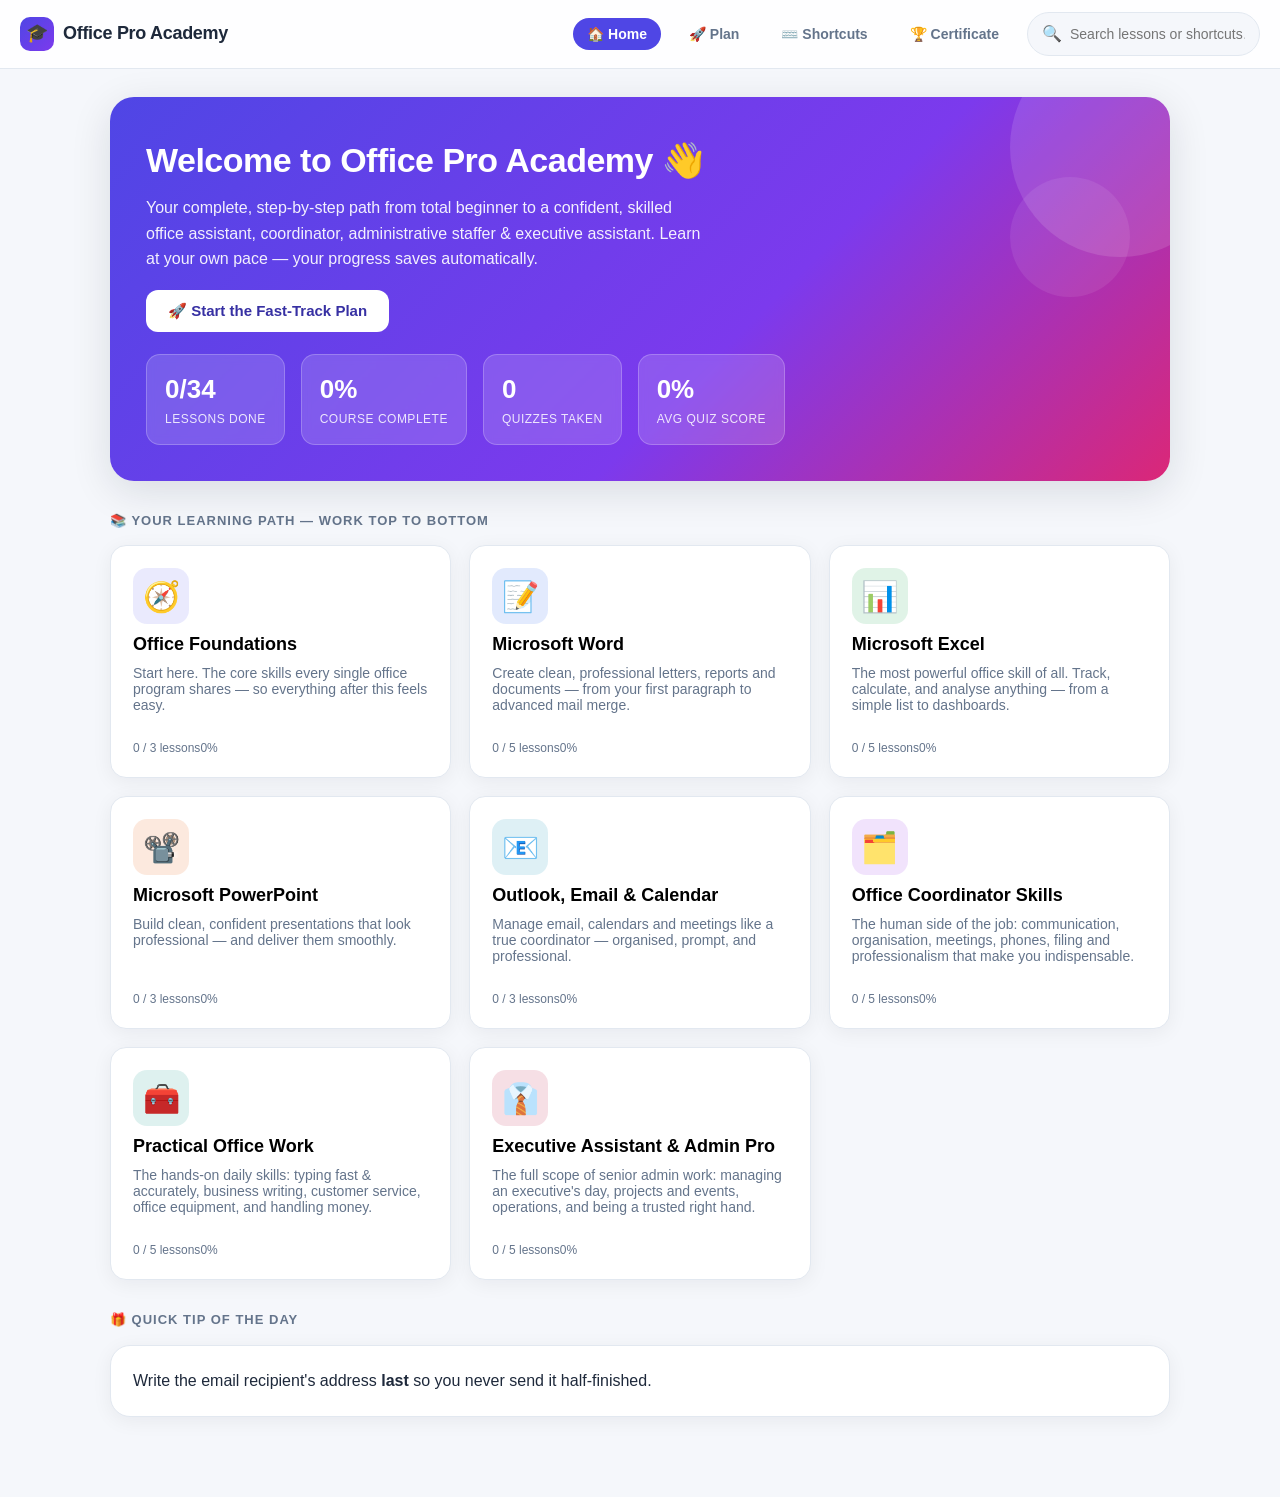
==== commit d495fbc8: "Add full course flow: Fast-Track plan, 2 new modules, exams & certificate - Fast-Track Plan: guided " ====
--- a/index.html
+++ b/index.html
@@ -240,7 +240,9 @@
     </div>
     <div class="spacer"></div>
     <button class="nav-pill" data-nav="home" onclick="OPA.go('')">🏠 <span>Home</span></button>
+    <button class="nav-pill" data-nav="plan" onclick="OPA.go('plan')">🚀 <span>Plan</span></button>
     <button class="nav-pill" data-nav="shortcuts" onclick="OPA.go('shortcuts')">⌨️ <span>Shortcuts</span></button>
+    <button class="nav-pill" data-nav="certificate" onclick="OPA.go('certificate')">🏆 <span>Certificate</span></button>
     <label class="searchbox" title="Search lessons & shortcuts">
       🔍 <input id="search" type="text" placeholder="Search lessons or shortcuts…" autocomplete="off" />
     </label>
@@ -290,6 +292,32 @@
     { keys: "Ctrl + Mouse Wheel", action: "Zoom in and out" }
   ],
 
+  /* A guided "learn ASAP" schedule. Each day points to the lessons to finish.
+     ~2 short lessons a day; the whole course in two weeks. */
+  fastTrack: {
+    title: "Fast-Track to Job-Ready (about 2½ weeks)",
+    intro: "Do these lessons in order — about 2 short lessons a day (20–30 minutes). Finish the quiz on each to tick it off. By the end you'll have covered everything an office assistant, coordinator, administrative staffer or executive assistant needs — basics to advanced.",
+    days: [
+      { day: 1,  focus: "Get comfortable with any Office program", lessons: ["f1", "f2"] },
+      { day: 2,  focus: "Core moves + start typing practice",       lessons: ["f3", "x1"] },
+      { day: 3,  focus: "Word: typing & formatting documents",      lessons: ["w1", "w2"] },
+      { day: 4,  focus: "Word: editing, tables & pictures",         lessons: ["w3", "w4"] },
+      { day: 5,  focus: "Word: advanced + business writing",        lessons: ["w5", "x2"] },
+      { day: 6,  focus: "Excel: the grid & making it readable",     lessons: ["e1", "e2"] },
+      { day: 7,  focus: "Excel: formulas that do the maths",        lessons: ["e3", "e4"] },
+      { day: 8,  focus: "Excel: lookups, PivotTables & charts",     lessons: ["e5"] },
+      { day: 9,  focus: "PowerPoint: build a clean presentation",   lessons: ["p1", "p2"] },
+      { day: 10, focus: "Present well + professional email",        lessons: ["p3", "o1"] },
+      { day: 11, focus: "Outlook: organise inbox & calendar",       lessons: ["o2", "o3"] },
+      { day: 12, focus: "The role + professional communication",    lessons: ["c1", "c2"] },
+      { day: 13, focus: "Organising, meetings & customer service",  lessons: ["c3", "c4", "x3"] },
+      { day: 14, focus: "Advanced coordinator + equipment & money", lessons: ["c5", "x4", "x5"] },
+      { day: 15, focus: "Exec support: calendar/inbox + priorities", lessons: ["ea1", "ea2"] },
+      { day: 16, focus: "Projects/events + operations & onboarding",  lessons: ["ea3", "ea4"] },
+      { day: 17, focus: "Being a trusted right hand (graduate!)",     lessons: ["ea5"] }
+    ]
+  },
+
   modules: [
 
     /* ====================================================================
@@ -1259,6 +1287,438 @@
           ]
         }
       ]
+    },
+
+    /* ====================================================================
+       MODULE 7 — PRACTICAL OFFICE WORK
+       ================================================================= */
+    {
+      id: "practical",
+      title: "Practical Office Work",
+      icon: "🧰",
+      color: "#0d9488",
+      blurb: "The hands-on daily skills: typing fast & accurately, business writing, customer service, office equipment, and handling money.",
+      lessons: [
+        {
+          id: "x1",
+          title: "Typing Speed, Accuracy & Data Entry",
+          level: "Basic",
+          minutes: 8,
+          content: `
+            <p>Fast, accurate typing is the single biggest day-to-day productivity skill in any office. A few weeks of practice pays off for your whole career.</p>
+            <h4>Touch typing — type without looking</h4>
+            <ul>
+              <li>Rest your fingers on the <b>home row</b>: left hand on <b>A S D F</b>, right hand on <b>J K L ;</b>. Feel the little bumps on F and J — they guide your fingers back without looking.</li>
+              <li>Each finger "owns" certain keys. Let the thumbs handle the spacebar.</li>
+              <li><b>Accuracy first, speed second.</b> Speed comes naturally once your fingers learn the positions — chasing speed just teaches mistakes.</li>
+            </ul>
+            <h4>Practise (free)</h4>
+            <p>Spend 10–15 minutes a day on a free typing trainer (e.g. typing.com, keybr.com, or Microsoft's own typing practice). Aim to build from ~20 words-per-minute to 50+ wpm over a few weeks.</p>
+            <h4>Data entry: accuracy is everything</h4>
+            <ul>
+              <li><b>Double-check numbers</b> — one wrong digit in an invoice or phone number causes real problems. Read it back.</li>
+              <li><b>Use Tab</b> to move neatly between fields/cells instead of the mouse — it's far faster.</li>
+              <li><b>Be consistent</b> — pick one date format, one way to write names, and stick to it across the whole sheet.</li>
+              <li><b>The number pad</b> (right side of a full keyboard) is fastest for typing lots of figures — practise it.</li>
+            </ul>
+          `,
+          tips: [
+            "Sit up, screen at eye level, wrists floating (not resting hard) — good posture lets you type longer without aching.",
+            "Don't look at the keys — covering your hands while practising forces your fingers to learn.",
+            "When entering data, verify totals add up; a quick =SUM check catches typos instantly."
+          ],
+          shortcuts: [
+            { keys: "Tab", action: "Jump to the next field or cell (faster than the mouse)" },
+            { keys: "Shift + Tab", action: "Jump back to the previous field" },
+            { keys: "Num Lock", action: "Turn the number pad on for fast figure entry" }
+          ],
+          quiz: [
+            { q: "Where do your fingers rest in touch typing (the 'home row')?", choices: ["Q W E R / U I O P", "A S D F / J K L ;", "Z X C V / M , . /", "The number row"], answer: 1 },
+            { q: "What matters MOST when learning to type and doing data entry?", choices: ["Speed above all", "Accuracy first — speed follows", "Using only the mouse", "Looking at the keys"], answer: 1 },
+            { q: "What's the fastest way to move between cells/fields while entering data?", choices: ["The mouse", "The Tab key", "Scrolling", "Closing and reopening"], answer: 1 }
+          ]
+        },
+        {
+          id: "x2",
+          title: "Business Writing & Ready-to-Use Templates",
+          level: "Intermediate",
+          minutes: 10,
+          content: `
+            <p>Clear, correct writing makes you look professional and saves everyone time. Keep it simple, polite, and to the point.</p>
+            <h4>The rules of good business writing</h4>
+            <ul>
+              <li><b>Get to the point fast</b> — say what you need in the first sentence or two.</li>
+              <li><b>Short sentences, plain words.</b> "Use" not "utilise"; "before" not "prior to".</li>
+              <li><b>Be polite and positive</b> — "Could you please…", "Thank you for…".</li>
+              <li><b>Proofread</b> — read it once out loud; spellcheck won't catch "their/there" or a wrong name.</li>
+              <li><b>One topic per message</b>; use bullet points for anything with steps or lists.</li>
+            </ul>
+            <h4>Template: professional email</h4>
+            <p style="font-family:monospace;background:#f1f5f9;padding:10px;border-radius:8px">Subject: [Clear topic — e.g. Invoice #204, due 12 June]<br><br>Dear [Name],<br><br>[One line of purpose.] [Any detail or request, with a deadline.]<br><br>Please let me know if you need anything further.<br><br>Kind regards,<br>[Your name] · [Title] · [Phone]</p>
+            <h4>Template: formal business letter</h4>
+            <p>Top: your company details, the date, then the recipient's name and address. Open with "Dear Mr/Ms [Surname],". State the purpose, give the details, finish with the action you'd like. Close "Yours sincerely," (if you named them) or "Yours faithfully," (if you wrote "Dear Sir/Madam"). Leave space for a signature, then your typed name and title.</p>
+            <h4>Template: internal memo</h4>
+            <p style="font-family:monospace;background:#f1f5f9;padding:10px;border-radius:8px">MEMO<br>To: [team]   From: [you]   Date: [date]   Re: [subject]<br><br>[Purpose in one line, then the key points as bullets, then any action needed.]</p>
+          `,
+          tips: [
+            "Save your finished letter/memo/email layouts as Word templates so you never start from scratch.",
+            "Keep a 'snippets' note of polite phrases you reuse: greetings, sign-offs, 'please find attached', 'thank you for your patience'.",
+            "If an email feels emotional, write it, wait 10 minutes, re-read, THEN send."
+          ],
+          shortcuts: [
+            { keys: "F7", action: "Run the spelling & grammar check before sending" },
+            { keys: "Ctrl + Shift + V", action: "Paste text in clean formatting" }
+          ],
+          quiz: [
+            { q: "What's the golden rule of business writing?", choices: ["Use big, impressive words", "Get to the point fast with short, plain sentences", "Write as much as possible", "Skip the greeting"], answer: 1 },
+            { q: "If you opened a letter with 'Dear Sir/Madam', how should you close it?", choices: ["Yours sincerely", "Yours faithfully", "Cheers", "Love"], answer: 1 },
+            { q: "Why save your letter and memo layouts as templates?", choices: ["They print faster", "So you never start from scratch and stay consistent", "It uses less ink", "It's required by law"], answer: 1 }
+          ]
+        },
+        {
+          id: "x3",
+          title: "Customer Service & Front-Desk Excellence",
+          level: "Basic",
+          minutes: 9,
+          content: `
+            <p>As an assistant or coordinator you're often the face and voice of the organisation. Great service makes people feel looked after — and reflects well on everyone.</p>
+            <h4>The service mindset</h4>
+            <ul>
+              <li><b>Be warm and present</b> — make eye contact, smile, greet people promptly. Nobody should feel ignored.</li>
+              <li><b>Listen fully</b> before responding. Let them finish; don't interrupt.</li>
+              <li><b>Be helpful, not just polite</b> — "Let me find out for you" beats "I don't know".</li>
+              <li><b>Follow through</b> — if you promise to call back or send something, do it, on time.</li>
+            </ul>
+            <h4>Greeting visitors</h4>
+            <ol>
+              <li>Welcome them immediately: "Good morning, welcome to [Company]. How can I help?"</li>
+              <li>Find out who they're here to see and whether they have an appointment.</li>
+              <li>Notify the host; offer the guest a seat and water while they wait.</li>
+              <li>Sign them in if your office requires it (visitor log/badge).</li>
+            </ol>
+            <h4>Handling complaints or upset people — the LEAP method</h4>
+            <ul>
+              <li><b>L</b>isten without interrupting.</li>
+              <li><b>E</b>mpathise: "I understand why that's frustrating."</li>
+              <li><b>A</b>pologise for the trouble (even if it wasn't your fault).</li>
+              <li><b>P</b>rovide a solution or escalate to someone who can.</li>
+            </ul>
+            <p>Stay calm, never take it personally, and never argue. Your composure defuses almost everything.</p>
+          `,
+          tips: [
+            "A genuine smile changes your tone of voice — people can 'hear' it on the phone.",
+            "Use the person's name once or twice; it makes service feel personal.",
+            "Under-promise and over-deliver: say 'by end of day' and surprise them by lunchtime."
+          ],
+          shortcuts: [],
+          quiz: [
+            { q: "What does the 'E' in the LEAP method for upset people stand for?", choices: ["Explain", "Empathise", "Exit", "Email"], answer: 1 },
+            { q: "What's better than telling a visitor 'I don't know'?", choices: ["Ignoring them", "'Let me find out for you'", "'That's not my job'", "Walking away"], answer: 1 },
+            { q: "How should you handle someone who is upset?", choices: ["Argue back", "Stay calm, listen, empathise, and provide/escalate a solution", "Take it personally", "Hang up"], answer: 1 }
+          ]
+        },
+        {
+          id: "x4",
+          title: "Office Equipment & Everyday Tech",
+          level: "Basic",
+          minutes: 8,
+          content: `
+            <p>Knowing the everyday machines makes you the reliable person who 'just sorts it out'.</p>
+            <h4>Printers</h4>
+            <ul>
+              <li><b>Before printing</b>, use <b>Print Preview</b> (Ctrl+P shows it) to avoid wasting paper.</li>
+              <li><b>Double-sided</b> (duplex) saves paper — set it in the print dialog.</li>
+              <li>Common fixes: paper jam (open the tray, gently remove paper in the direction it feeds), "out of toner", or the wrong printer selected. Check the queue if nothing comes out.</li>
+            </ul>
+            <h4>Scanners & copiers</h4>
+            <ul>
+              <li><b>Scanning</b> turns paper into a digital file (usually a PDF) you can email or store. Place the page face-down, line it up with the corner arrow.</li>
+              <li><b>Multi-page</b> documents: use the top feeder (ADF) and choose "PDF" so they save as one file.</li>
+              <li><b>Copying</b> just makes paper duplicates — choose number of copies, single/double-sided, and size.</li>
+            </ul>
+            <h4>Video meetings (Teams / Zoom)</h4>
+            <ul>
+              <li>Test your <b>camera, microphone and speakers</b> before the meeting starts.</li>
+              <li><b>Mute</b> yourself when not speaking to avoid background noise.</li>
+              <li>Know how to <b>share your screen</b> and to <b>record</b> if asked.</li>
+            </ul>
+            <h4>Saving & sharing files</h4>
+            <p><b>PDF</b> is the safe format for sending finished documents — it looks the same everywhere and can't be easily edited. For big files, share a <b>OneDrive/Drive link</b> rather than a huge attachment.</p>
+          `,
+          tips: [
+            "Keep a simple note of how to do recurring tasks on each machine (scan-to-email, double-sided) — and where supplies/toner are kept.",
+            "If a print job 'disappears', check you sent it to the right printer, then open the print queue to clear stuck jobs.",
+            "Always do a quick test scan/print of one page before running 200."
+          ],
+          shortcuts: [
+            { keys: "Ctrl + P", action: "Print (and see the print preview)" },
+            { keys: "Win + Shift + S", action: "Screenshot part of the screen (great for quick help notes)" }
+          ],
+          quiz: [
+            { q: "Which file format looks the same on every device and is best for sending finished documents?", choices: ["A Word file only", "PDF", "A screenshot", "A zip file"], answer: 1 },
+            { q: "What should you do before printing a long document?", choices: ["Nothing", "Use Print Preview and consider double-sided to save paper", "Print 10 test copies", "Turn off the printer"], answer: 1 },
+            { q: "In a video meeting, what's good etiquette when you're not speaking?", choices: ["Talk over others", "Mute your microphone", "Turn the lights off", "Leave the call"], answer: 1 }
+          ]
+        },
+        {
+          id: "x5",
+          title: "Money Basics: Invoices, Expenses & Petty Cash",
+          level: "Intermediate",
+          minutes: 10,
+          content: `
+            <p>Assistants and coordinators often handle small financial tasks. You don't need to be an accountant — just accurate, organised, and honest.</p>
+            <h4>Invoices</h4>
+            <ul>
+              <li>An <b>invoice</b> is a bill — a request for payment. A <b>receipt</b> is proof a payment was made.</li>
+              <li>A proper invoice shows: a unique <b>invoice number</b>, the date, who it's from and to, a description of goods/services, amounts, any tax, the <b>total due</b>, the <b>due date</b>, and how to pay.</li>
+              <li>When invoices arrive, log them, get them approved by the right person, and pay/file them before the due date so nothing is late.</li>
+            </ul>
+            <h4>Expenses</h4>
+            <ul>
+              <li>An <b>expense claim</b> reimburses someone for money they spent for work (travel, supplies).</li>
+              <li><b>Keep every receipt</b> — no receipt usually means no reimbursement. Photograph or scan them so they don't get lost.</li>
+              <li>A simple expense sheet: date, what it was for, category, amount, and the receipt attached. Total it with <b>=SUM</b> in Excel.</li>
+            </ul>
+            <h4>Petty cash</h4>
+            <ul>
+              <li>A small cash float for minor purchases (stamps, milk, taxi).</li>
+              <li><b>Golden rule:</b> cash out + receipts in should always equal the starting float. Record every transaction in a petty-cash log.</li>
+              <li>Count it regularly and report any shortfall immediately — accuracy here protects your reputation.</li>
+            </ul>
+            <h4>Purchase orders (PO)</h4>
+            <p>A <b>purchase order</b> is an official request to buy something, approved before the money is spent. Suppliers then match their invoice to the PO number. It keeps spending controlled and traceable.</p>
+          `,
+          tips: [
+            "Never throw away a receipt until it's logged and filed — photograph it the moment you get it.",
+            "Use an Excel table with =SUM to keep a running total of expenses or petty cash; it adds up automatically.",
+            "Be scrupulously honest and accurate with money — trust here is everything, and easy to lose."
+          ],
+          shortcuts: [
+            { keys: "Alt + =", action: "AutoSum a column of amounts in Excel" },
+            { keys: "Ctrl + ;", action: "Enter today's date in a cell" }
+          ],
+          quiz: [
+            { q: "What's the difference between an invoice and a receipt?", choices: ["They're the same", "An invoice requests payment; a receipt proves payment was made", "A receipt is bigger", "An invoice is only for cash"], answer: 1 },
+            { q: "What must you keep to claim back work expenses?", choices: ["Nothing", "Every receipt", "Just a verbal note", "A screenshot of your bank app only"], answer: 1 },
+            { q: "What's the golden rule of petty cash?", choices: ["Spend it fast", "Cash remaining + receipts should equal the starting float", "Never write anything down", "Keep it secret"], answer: 1 }
+          ]
+        }
+      ]
+    },
+
+    /* ====================================================================
+       MODULE 8 — EXECUTIVE ASSISTANT & ADMIN PRO
+       ================================================================= */
+    {
+      id: "exec",
+      title: "Executive Assistant & Admin Pro",
+      icon: "👔",
+      color: "#be123c",
+      blurb: "The full scope of senior admin work: managing an executive's day, projects and events, operations, and being a trusted right hand.",
+      lessons: [
+        {
+          id: "ea1",
+          title: "Managing an Executive's Calendar & Inbox (Gatekeeping)",
+          level: "Advanced",
+          minutes: 11,
+          content: `
+            <p>An executive assistant protects the most valuable thing a leader has: their <b>time and attention</b>. You become the trusted gatekeeper.</p>
+            <h4>Owning the calendar</h4>
+            <ul>
+              <li><b>Protect focus time</b> — block periods for deep work; don't let the day fill with back-to-back meetings.</li>
+              <li><b>Add buffers</b> — travel time, prep time, and breaks between meetings so the day doesn't collapse when one runs over.</li>
+              <li><b>Prioritise</b> — when two things clash, know which matters more (and ask if unsure). Decline or rebook the lesser one politely.</li>
+              <li><b>Prepare ahead</b> — for each meeting, ensure your exec has the agenda, documents, and any background they need.</li>
+              <li><b>Time zones & travel</b> — always confirm the zone; never book a 7am call the morning after a long flight.</li>
+            </ul>
+            <h4>Managing the inbox (with permission)</h4>
+            <ul>
+              <li><b>Triage</b> — flag what's urgent, file what's reference, draft replies for routine messages.</li>
+              <li><b>Use folders/categories</b> and rules so important senders never get lost.</li>
+              <li><b>Draft on their behalf</b> in their voice; let them approve sensitive replies.</li>
+            </ul>
+            <h4>Gatekeeping with grace</h4>
+            <p>You'll say "no" or "not now" often — do it warmly. "He's fully booked this week; can I help, or shall I find time next week?" You shield your exec without making people feel shut out.</p>
+          `,
+          tips: [
+            "Start each day with a quick 'look-ahead' so your exec knows what's coming and you've spotted any clashes.",
+            "Keep a shared, colour-coded calendar so the whole team can see (appropriate) availability.",
+            "Learn your exec's preferences once — how they like meetings spaced, who gets priority — and apply them consistently."
+          ],
+          shortcuts: [
+            { keys: "Ctrl + 2", action: "Open the Calendar in Outlook" },
+            { keys: "Ctrl + Shift + Q", action: "New meeting request" }
+          ],
+          quiz: [
+            { q: "What is an executive assistant primarily protecting?", choices: ["The office plants", "The executive's time and attention", "The printer", "The petty cash"], answer: 1 },
+            { q: "Why add 'buffers' between meetings?", choices: ["To look busy", "So the day doesn't collapse when a meeting runs over (travel/prep/breaks)", "To waste time", "There's no reason"], answer: 1 },
+            { q: "What's the best way to 'gatekeep' someone you must turn away?", choices: ["Ignore them", "Say no warmly and offer an alternative or help", "Be rude so they go away", "Promise something you can't do"], answer: 1 }
+          ]
+        },
+        {
+          id: "ea2",
+          title: "Prioritising, Task Tracking & Reliable Follow-Up",
+          level: "Intermediate",
+          minutes: 9,
+          content: `
+            <p>The admin superpower is that <b>nothing falls through the cracks</b>. That comes from a system, not a good memory.</p>
+            <h4>Prioritise with the urgent/important grid</h4>
+            <ul>
+              <li><b>Urgent + Important</b> → do now.</li>
+              <li><b>Important, not urgent</b> → schedule it (this is where good work lives).</li>
+              <li><b>Urgent, not important</b> → do quickly or delegate.</li>
+              <li><b>Neither</b> → drop it.</li>
+            </ul>
+            <h4>One trusted task list</h4>
+            <p>Keep <b>every</b> task in one place — a notebook, Outlook Tasks, Microsoft To Do, or a simple Excel tracker — and review it first thing each morning and last thing each day. A scattered system is no system.</p>
+            <h4>Tracking other people's actions</h4>
+            <p>You'll constantly chase things others owe (a signed form, a reply, a report). Keep a simple <b>follow-up log</b>: task · who · promised date · status. Send a friendly nudge as deadlines approach — politely persistent gets results.</p>
+            <p style="font-family:monospace;background:#f1f5f9;padding:10px;border-radius:8px">Task            | Owner  | Due     | Status<br>Sign contract   | Sarah  | 10 Jun  | Reminded 6 Jun</p>
+            <h4>Close the loop</h4>
+            <p>When you finish a task, briefly confirm it's done ("Booked — confirmation attached"). That visible reliability is what makes people trust you with bigger things.</p>
+          `,
+          tips: [
+            "End each day by writing tomorrow's top 3 priorities — you'll start focused instead of reactive.",
+            "A gentle reminder isn't nagging; people are busy and usually grateful for it.",
+            "Use Outlook flags or Microsoft To Do so reminders pop up automatically — don't rely on memory."
+          ],
+          shortcuts: [
+            { keys: "Ctrl + Shift + K", action: "Create a new task in Outlook" },
+            { keys: "Insert", action: "Flag the selected email for follow-up" }
+          ],
+          quiz: [
+            { q: "In the urgent/important grid, what do you do with 'important but NOT urgent' tasks?", choices: ["Drop them", "Schedule them", "Ignore them", "Always do them last forever"], answer: 1 },
+            { q: "What's the key to nothing falling through the cracks?", choices: ["A great memory", "One trusted task list reviewed daily", "Doing everything at once", "Avoiding tasks"], answer: 1 },
+            { q: "How should you handle following up on what others owe you?", choices: ["Never remind anyone", "Keep a follow-up log and send polite, timely nudges", "Do their work for them", "Complain to everyone"], answer: 1 }
+          ]
+        },
+        {
+          id: "ea3",
+          title: "Coordinating Projects, Events & Big Meetings",
+          level: "Advanced",
+          minutes: 12,
+          content: `
+            <p>Coordinators and EAs often run the moving parts of projects and events. The tools: a checklist, a timeline, and clear ownership.</p>
+            <h4>Project coordination basics</h4>
+            <ul>
+              <li><b>Break it down</b> into tasks with an owner and a due date for each.</li>
+              <li><b>Track it</b> in a simple plan (Excel, Planner, or a to-do tool): task · owner · deadline · status.</li>
+              <li><b>Communicate</b> — short status updates keep everyone aligned; flag risks early, don't hide them.</li>
+              <li><b>Follow up</b> relentlessly so nothing slips.</li>
+            </ul>
+            <h4>Planning an event or big meeting (e.g. board meeting, off-site, AGM)</h4>
+            <ol>
+              <li><b>Define</b> the purpose, date, budget, and guest list.</li>
+              <li><b>Book</b> the venue/room, catering, equipment (AV, projector, video link).</li>
+              <li><b>Invite & track RSVPs</b>; chase non-responders.</li>
+              <li><b>Prepare materials</b> — agenda, packs, name cards, presentations.</li>
+              <li><b>Build a run-sheet</b> — a timed schedule of exactly what happens when, and who's responsible.</li>
+              <li><b>On the day</b> — arrive early, test everything, greet attendees, keep to time.</li>
+              <li><b>After</b> — circulate minutes/actions, settle invoices, note what to improve next time.</li>
+            </ol>
+            <h4>The two tools that never fail</h4>
+            <p>A <b>checklist with deadlines</b> (so nothing is forgotten) and a <b>run-sheet</b> (so the day runs to time). Master these and you can run anything from a team lunch to a conference.</p>
+          `,
+          tips: [
+            "Always have a Plan B — backup AV, a printed copy of the slides, extra chairs. Things go wrong; prepared people stay calm.",
+            "Confirm everything 24–48 hours before (venue, catering numbers, attendees) — confirmations prevent disasters.",
+            "Keep a reusable event checklist template; each event makes it better."
+          ],
+          shortcuts: [
+            { keys: "Ctrl + T", action: "Make a tracking Table in Excel (filters + auto-fill)" },
+            { keys: "Ctrl + Shift + L", action: "Toggle filters to sort your task list" }
+          ],
+          quiz: [
+            { q: "What is a 'run-sheet'?", choices: ["A list of attendees", "A timed schedule of exactly what happens when, and who's responsible", "The catering bill", "A type of email"], answer: 1 },
+            { q: "What two tools make events and projects run smoothly?", choices: ["A pen and paper only", "A checklist with deadlines and a run-sheet", "Luck and memory", "A bigger budget"], answer: 1 },
+            { q: "When should you confirm venue, catering and attendees?", choices: ["Never", "24–48 hours before the event", "A year before only", "During the event"], answer: 1 }
+          ]
+        },
+        {
+          id: "ea4",
+          title: "Admin Operations: Onboarding, Records, Compliance & Procurement",
+          level: "Intermediate",
+          minutes: 11,
+          content: `
+            <p>Administrative staff keep the office's behind-the-scenes machinery running. Here are the core operational duties.</p>
+            <h4>Onboarding new staff</h4>
+            <ul>
+              <li>Prepare before day one: desk, computer/login, email, building access, welcome pack.</li>
+              <li>Collect and file their paperwork (contract, ID, bank/tax details) — handle it confidentially.</li>
+              <li>Arrange their induction schedule and introduce them around. A warm start matters.</li>
+            </ul>
+            <h4>Records & document management</h4>
+            <ul>
+              <li><b>Consistent filing</b> — agreed names and folders, one shared source of truth.</li>
+              <li><b>Retention</b> — know how long to keep records (contracts, invoices, HR files) and archive or securely dispose of the rest.</li>
+              <li><b>Version control</b> — keep the latest version clearly marked; avoid duplicate "finals".</li>
+            </ul>
+            <h4>Data protection & compliance</h4>
+            <ul>
+              <li>Personal data (staff, customers) must be kept <b>secure and confidential</b> — lock screens, don't share logins, follow your organisation's data-protection rules (e.g. GDPR).</li>
+              <li>Only collect and keep what's needed; dispose of sensitive paper by shredding.</li>
+              <li>Follow basic <b>health & safety</b> admin too — fire exits, first-aid, incident logs.</li>
+            </ul>
+            <h4>Supplies & procurement</h4>
+            <ul>
+              <li>Track stock (stationery, kitchen, toner); reorder <b>before</b> running out.</li>
+              <li>Get quotes, raise purchase orders, and build good relationships with reliable suppliers.</li>
+              <li>Check deliveries against the order, and match invoices to the PO before paying.</li>
+            </ul>
+          `,
+          tips: [
+            "Build an onboarding checklist so every new starter gets a consistent, welcoming first day.",
+            "Treat all HR and personal data as strictly confidential — store it securely, share it with no one unauthorised.",
+            "Keep a supplier contact list with account numbers and lead times so reordering is instant."
+          ],
+          shortcuts: [
+            { keys: "Windows + L", action: "Lock your screen to protect data when you step away" }
+          ],
+          quiz: [
+            { q: "What should be ready BEFORE a new employee's first day?", choices: ["Nothing", "Desk, computer/login, email, access and a welcome pack", "Only a chair", "Their resignation letter"], answer: 1 },
+            { q: "How must personal and HR data be handled?", choices: ["Shared freely", "Kept secure and strictly confidential, per data-protection rules", "Left on the desk", "Emailed to everyone"], answer: 1 },
+            { q: "What's good practice with office supplies?", choices: ["Reorder after you run out", "Track stock and reorder before running out", "Never reorder", "Order ten years' worth"], answer: 1 }
+          ]
+        },
+        {
+          id: "ea5",
+          title: "Being a Trusted Right Hand: Executives, Stakeholders & Discretion",
+          level: "Advanced",
+          minutes: 10,
+          content: `
+            <p>At the senior end, the role is about judgement, trust, and relationships as much as tasks. This is what makes you indispensable.</p>
+            <h4>Anticipate, don't just react</h4>
+            <p>The best assistants see what's needed before being asked — prepping a document the exec will want, spotting a calendar clash next week, having the travel detail ready. Think one step ahead.</p>
+            <h4>Communicate 'upward' well</h4>
+            <ul>
+              <li><b>Be concise</b> — give leaders the headline first, detail only if needed.</li>
+              <li><b>Bring solutions, not just problems</b> — "X happened; I suggest Y — okay?"</li>
+              <li><b>Be honest</b> — flag issues early; never hide a mistake. Trust depends on it.</li>
+            </ul>
+            <h4>Managing relationships & stakeholders</h4>
+            <p>You're the link between your exec and everyone else — staff, clients, board members, vendors. Be professional, friendly and even-handed with all of them. A strong network across the organisation lets you get things done fast.</p>
+            <h4>Discretion & professionalism — the foundation</h4>
+            <ul>
+              <li>You'll know confidential things — salaries, strategy, personal matters. <b>Say nothing.</b> Discretion is your reputation.</li>
+              <li>Stay calm and composed under pressure; you set the tone.</li>
+              <li>Represent your exec and organisation well in every email, call and conversation.</li>
+            </ul>
+            <h4>Keep growing</h4>
+            <p>Learn the business, ask for feedback, and keep building skills (advanced Excel, project tools, clear writing). This is the path from assistant to office manager, chief of staff, or operations roles.</p>
+          `,
+          tips: [
+            "Anticipation is the #1 trait leaders praise — keep a 'what will they need next?' mindset.",
+            "Bring a recommendation with every problem you raise; it shows judgement and saves their time.",
+            "Confidentiality is built once and lost in a moment — guard it like your reputation, because it is."
+          ],
+          shortcuts: [],
+          quiz: [
+            { q: "What single trait do leaders value most in a great assistant?", choices: ["Typing speed", "Anticipating needs before being asked", "Working late", "Knowing gossip"], answer: 1 },
+            { q: "How should you raise a problem to a busy executive?", choices: ["Just dump the problem", "Bring the headline AND a suggested solution", "Hide it", "Tell everyone else first"], answer: 1 },
+            { q: "Why is discretion so important?", choices: ["It isn't", "You handle confidential information; trust is your reputation and easily lost", "To seem mysterious", "To avoid work"], answer: 1 }
+          ]
+        }
+      ]
     }
   ]
 };
@@ -1352,7 +1812,10 @@
       <div class="hero">
         <div class="ring"></div><div class="ring two"></div>
         <h1>Welcome to Office Pro Academy 👋</h1>
-        <p>Your complete, step-by-step path from total beginner to a confident, skilled office assistant & coordinator. Learn at your own pace — your progress saves automatically.</p>
+        <p>Your complete, step-by-step path from total beginner to a confident, skilled office assistant, coordinator, administrative staffer &amp; executive assistant. Learn at your own pace — your progress saves automatically.</p>
+        <div class="btn-row" style="margin-top:18px">
+          <button class="btn" style="background:#fff;color:var(--brand-dark)" onclick="OPA.go('plan')">🚀 Start the Fast-Track Plan</button>
+        </div>
         <div class="progress-summary">
           <div class="stat"><div class="num">${done}/${total}</div><div class="lbl">Lessons done</div></div>
           <div class="stat"><div class="num">${pct}%</div><div class="lbl">Course complete</div></div>
@@ -1408,7 +1871,27 @@
         <span>${mp.done} of ${mp.total} lessons complete</span><span>${mp.pct}%</span>
       </div>
       ${rows}
+      ${examCta(m, mp)}
     `;
+  }
+
+  /* The "Final Exam" call-to-action shown at the bottom of each module. */
+  function examCta(m, mp) {
+    progress.exam = progress.exam || {};
+    const score = progress.exam[m.id] || 0;
+    const passed = score >= 80;
+    const ready = mp.pct === 100;
+    return `
+      <div class="reader" style="margin-top:18px;padding:22px;text-align:center;${passed ? "border:1px solid #16a34a" : ""}">
+        <div style="font-size:30px">${passed ? "🏆" : "🎓"}</div>
+        <h3 style="margin:6px 0">${escapeHtml(m.title)} — Final Exam</h3>
+        <p style="color:var(--ink-soft);margin-bottom:14px">
+          ${passed ? `You passed with <b>${score}%</b>. Great work! You can retake it any time.`
+                   : (ready ? "You've finished every lesson — time to prove it! Score 80% to earn this module's badge."
+                            : `Finish the lessons first, then take the exam. ${score ? "Best so far: " + score + "%." : ""}`)}
+        </p>
+        <button class="btn" onclick="OPA.go('exam/${m.id}')">${passed ? "Retake exam" : "Take the Final Exam ›"}</button>
+      </div>`;
   }
 
   function renderLesson(moduleId, lessonId) {
@@ -1515,6 +1998,173 @@
     window.OPA._retryQuiz = () => { state.answers = {}; state.submitted = false; draw(); };
 
     draw();
+  }
+
+  /* ---------- Fast-Track Plan screen ---------- */
+  function renderPlan() {
+    const ft = DATA.fastTrack;
+    const lessonById = {};
+    allLessons().forEach(l => { lessonById[l.id] = l; });
+
+    const dayCards = ft.days.map(d => {
+      const items = d.lessons.map(id => {
+        const l = lessonById[id];
+        if (!l) return "";
+        const done = !!progress.done[id];
+        return `<button class="lesson-row ${done ? "done" : ""}" style="margin-bottom:8px"
+                  onclick="OPA.go('lesson/${l.moduleId}/${l.id}')">
+                  <div class="check">✓</div>
+                  <div class="info"><h4>${l.title}</h4>
+                    <div class="sub"><span class="level-tag level-${l.level}">${l.level}</span><span>⏱ ${l.minutes} min</span></div>
+                  </div><div class="arrow">›</div>
+                </button>`;
+      }).join("");
+      const dayDone = d.lessons.every(id => progress.done[id]);
+      return `
+        <div class="reader" style="padding:18px;margin-bottom:14px;${dayDone ? "border:1px solid #16a34a" : ""}">
+          <div style="display:flex;align-items:center;gap:12px;margin-bottom:12px">
+            <div style="background:${dayDone ? "#16a34a" : "var(--brand)"};color:#fff;width:46px;height:46px;border-radius:12px;display:grid;place-items:center;font-weight:800">${dayDone ? "✓" : "D" + d.day}</div>
+            <div><div style="font-weight:800;font-size:16px">Day ${d.day}</div>
+            <div style="color:var(--ink-soft);font-size:13px">${d.focus}</div></div>
+          </div>
+          ${items}
+        </div>`;
+    }).join("");
+
+    app.innerHTML = `
+      <a class="back-link" onclick="OPA.go('')">‹ Back to dashboard</a>
+      <div class="module-head">
+        <div class="icon" style="background:#4f46e522;color:#4f46e5">🚀</div>
+        <div><h1>${ft.title}</h1>
+        <div style="color:var(--ink-soft)">${ft.intro}</div></div>
+      </div>
+      <div style="margin:18px 0">${dayCards}</div>
+    `;
+    window.scrollTo(0, 0);
+  }
+
+  /* ---------- Module Final Exam ---------- */
+  function shuffle(arr) {
+    const a = arr.slice();
+    for (let i = a.length - 1; i > 0; i--) { const j = Math.floor(Math.random() * (i + 1)); [a[i], a[j]] = [a[j], a[i]]; }
+    return a;
+  }
+
+  function renderExam(moduleId) {
+    const m = DATA.modules.find(x => x.id === moduleId);
+    if (!m) return renderNotFound();
+    // Pool all quiz questions across the module's lessons.
+    const pool = m.lessons.flatMap(l => (l.quiz || []).map(q => ({ ...q })));
+    const questions = shuffle(pool).slice(0, Math.min(10, pool.length)); // up to 10 Qs
+    const state = { answers: {}, submitted: false };
+
+    function draw() {
+      const blocks = questions.map((item, qi) => {
+        const chosen = state.answers[qi];
+        const choices = item.choices.map((c, ci) => {
+          let cls = "choice";
+          if (state.submitted) {
+            if (ci === item.answer) cls += " correct";
+            else if (chosen === ci) cls += " wrong";
+          } else if (chosen === ci) cls += " selected";
+          const mark = state.submitted ? (ci === item.answer ? '<span class="mark">✓</span>' : (chosen === ci ? '<span class="mark">✗</span>' : "")) : "";
+          return `<button class="${cls}" ${state.submitted ? "disabled" : ""} onclick="OPA._examPick(${qi},${ci})">${escapeHtml(c)}${mark}</button>`;
+        }).join("");
+        return `<div class="q-block"><div class="q-text">${qi + 1}. ${escapeHtml(item.q)}</div>${choices}</div>`;
+      }).join("");
+
+      let banner = "";
+      let footer = `<div class="btn-row"><button class="btn" onclick="OPA._examSubmit()" ${Object.keys(state.answers).length < questions.length ? "disabled" : ""}>Submit exam</button>
+                    <button class="btn ghost" onclick="OPA.go('module/${m.id}')">Back to module</button></div>`;
+
+      if (state.submitted) {
+        const correct = questions.filter((it, qi) => state.answers[qi] === it.answer).length;
+        const pct = Math.round((correct / questions.length) * 100);
+        const pass = pct >= 80;
+        banner = `<div class="result-banner ${pass ? "pass" : "fail"}">${pass ? "🏆" : "💪"} Exam score: ${correct}/${questions.length} (${pct}%). ${pass ? "PASSED — module mastered!" : "You need 80% to pass. Review the lessons and try again."}</div>`;
+        footer = `<div class="btn-row">
+          <button class="btn ghost" onclick="OPA._examRetry()">Retake exam</button>
+          ${pass ? `<button class="btn" onclick="OPA.go('certificate')">View your progress / certificate ›</button>` : `<button class="btn" onclick="OPA.go('module/${m.id}')">Back to lessons</button>`}
+        </div>`;
+      }
+
+      app.innerHTML = `
+        <a class="back-link" onclick="OPA.go('module/${m.id}')">‹ Back to ${escapeHtml(m.title)}</a>
+        <div class="quiz">
+          <h3>🎓 ${escapeHtml(m.title)} — Final Exam</h3>
+          <div class="qsub">${questions.length} questions drawn from the whole module. You need <b>80%</b> to pass and earn this module's badge.</div>
+          ${banner}${blocks}${footer}
+        </div>`;
+    }
+
+    window.OPA._examPick = (qi, ci) => { if (!state.submitted) { state.answers[qi] = ci; draw(); } };
+    window.OPA._examSubmit = () => {
+      state.submitted = true;
+      const correct = questions.filter((it, qi) => state.answers[qi] === it.answer).length;
+      const pct = Math.round((correct / questions.length) * 100);
+      progress.exam = progress.exam || {};
+      if (pct > (progress.exam[m.id] || 0)) { progress.exam[m.id] = pct; saveProgress(progress); }
+      if (pct >= 80) { celebrate(); toast(m.title + " exam passed! 🏆"); }
+      draw();
+    };
+    window.OPA._examRetry = () => { go("exam/" + m.id); }; // regenerate a fresh question set
+
+    draw();
+    window.scrollTo(0, 0);
+  }
+
+  /* ---------- Certificate ---------- */
+  function renderCertificate() {
+    progress.exam = progress.exam || {};
+    const done = doneCount(), total = totalLessons();
+    const examsPassed = DATA.modules.filter(m => (progress.exam[m.id] || 0) >= 80).length;
+    const allDone = done === total && examsPassed === DATA.modules.length;
+    const name = progress.name || "";
+
+    const moduleStatus = DATA.modules.map(m => {
+      const mp = moduleProgress(m);
+      const ex = progress.exam[m.id] || 0;
+      const passed = ex >= 80;
+      return `<div class="short-card" style="margin-bottom:10px"><div class="row">
+        <span style="font-size:22px">${m.icon}</span>
+        <span style="flex:1"><b>${m.title}</b><br><span style="color:var(--ink-soft);font-size:13px">${mp.done}/${mp.total} lessons · Exam: ${ex ? ex + "%" : "not taken"}</span></span>
+        <span class="level-tag ${passed ? "level-Basic" : "level-Advanced"}">${passed ? "✓ Passed" : (mp.pct === 100 ? "Take exam" : "In progress")}</span>
+      </div></div>`;
+    }).join("");
+
+    app.innerHTML = `
+      <a class="back-link" onclick="OPA.go('')">‹ Back to dashboard</a>
+      <div class="module-head">
+        <div class="icon" style="background:#f59e0b22;color:#f59e0b">🏆</div>
+        <div><h1>Your Certificate & Progress</h1>
+        <div style="color:var(--ink-soft)">Complete every lesson and pass all ${DATA.modules.length} module exams to earn your certificate.</div></div>
+      </div>
+
+      <div style="margin:14px 0 22px">
+        <label style="font-weight:600;font-size:14px">Your name on the certificate:</label>
+        <input id="certName" type="text" value="${escapeHtml(name)}" placeholder="Type your name…"
+          oninput="OPA._setName(this.value)"
+          style="display:block;width:100%;max-width:360px;margin-top:6px;padding:10px 14px;border:1px solid var(--line);border-radius:10px;font-size:15px" />
+      </div>
+
+      ${allDone ? `
+        <div id="cert" style="background:linear-gradient(135deg,#fffbeb,#fef3c7);border:3px solid #f59e0b;border-radius:20px;padding:36px;text-align:center;margin-bottom:18px">
+          <div style="font-size:42px">🎓</div>
+          <div style="font-size:13px;letter-spacing:2px;text-transform:uppercase;color:#b45309;font-weight:700;margin-top:8px">Certificate of Completion</div>
+          <div style="font-size:28px;font-weight:800;margin:14px 0;color:#1e293b">${escapeHtml(name || "Your Name")}</div>
+          <div style="color:#475569">has successfully completed</div>
+          <div style="font-size:18px;font-weight:700;margin:6px 0 14px;color:var(--brand-dark)">Office Pro Academy — Microsoft Office &amp; Office Administration</div>
+          <div style="color:#475569;font-size:14px">All ${total} lessons &amp; ${DATA.modules.length} module exams passed 🏆</div>
+        </div>
+        <div class="btn-row"><button class="btn" onclick="window.print()">🖨️ Print / Save as PDF</button></div>
+      ` : `
+        <div class="result-banner fail">📋 ${done}/${total} lessons done · ${examsPassed}/${DATA.modules.length} module exams passed. Keep going — your certificate unlocks when both are complete!</div>
+      `}
+
+      <div class="section-title">Module-by-module status</div>
+      ${moduleStatus}
+    `;
+    window.scrollTo(0, 0);
   }
 
   /* ---------- Shortcuts cheat-sheet ---------- */
@@ -1633,7 +2283,9 @@
     go,
     completeLesson(mId, lId) { markDone(lId); celebrate(); toast("Lesson complete! Progress saved ✓"); setTimeout(() => go("module/" + mId), 700); },
     clearSearch() { searchInput.value = ""; go(""); },
-    _pick() {}, _submitQuiz() {}, _retryQuiz() {} // replaced per-quiz
+    _setName(v) { progress.name = v; saveProgress(progress); },
+    _pick() {}, _submitQuiz() {}, _retryQuiz() {},       // replaced per-quiz
+    _examPick() {}, _examSubmit() {}, _examRetry() {}      // replaced per-exam
   };
 
   function render() {
@@ -1642,6 +2294,9 @@
     if (!parts.length) renderDashboard();
     else if (parts[0] === "module") renderModule(parts[1]);
     else if (parts[0] === "lesson") renderLesson(parts[1], parts[2]);
+    else if (parts[0] === "exam") renderExam(parts[1]);
+    else if (parts[0] === "plan") renderPlan();
+    else if (parts[0] === "certificate") renderCertificate();
     else if (parts[0] === "shortcuts") renderShortcuts();
     else renderNotFound();
     updateNav();
@@ -1649,8 +2304,12 @@
 
   function updateNav() {
     const h = window.location.hash;
+    let current = "home";
+    if (h.includes("shortcuts")) current = "shortcuts";
+    else if (h.includes("plan")) current = "plan";
+    else if (h.includes("certificate")) current = "certificate";
     document.querySelectorAll("[data-nav]").forEach(el => {
-      el.classList.toggle("active", el.getAttribute("data-nav") === (h.includes("shortcuts") ? "shortcuts" : "home") && !searchInput.value.trim());
+      el.classList.toggle("active", el.getAttribute("data-nav") === current && !searchInput.value.trim());
     });
   }
 
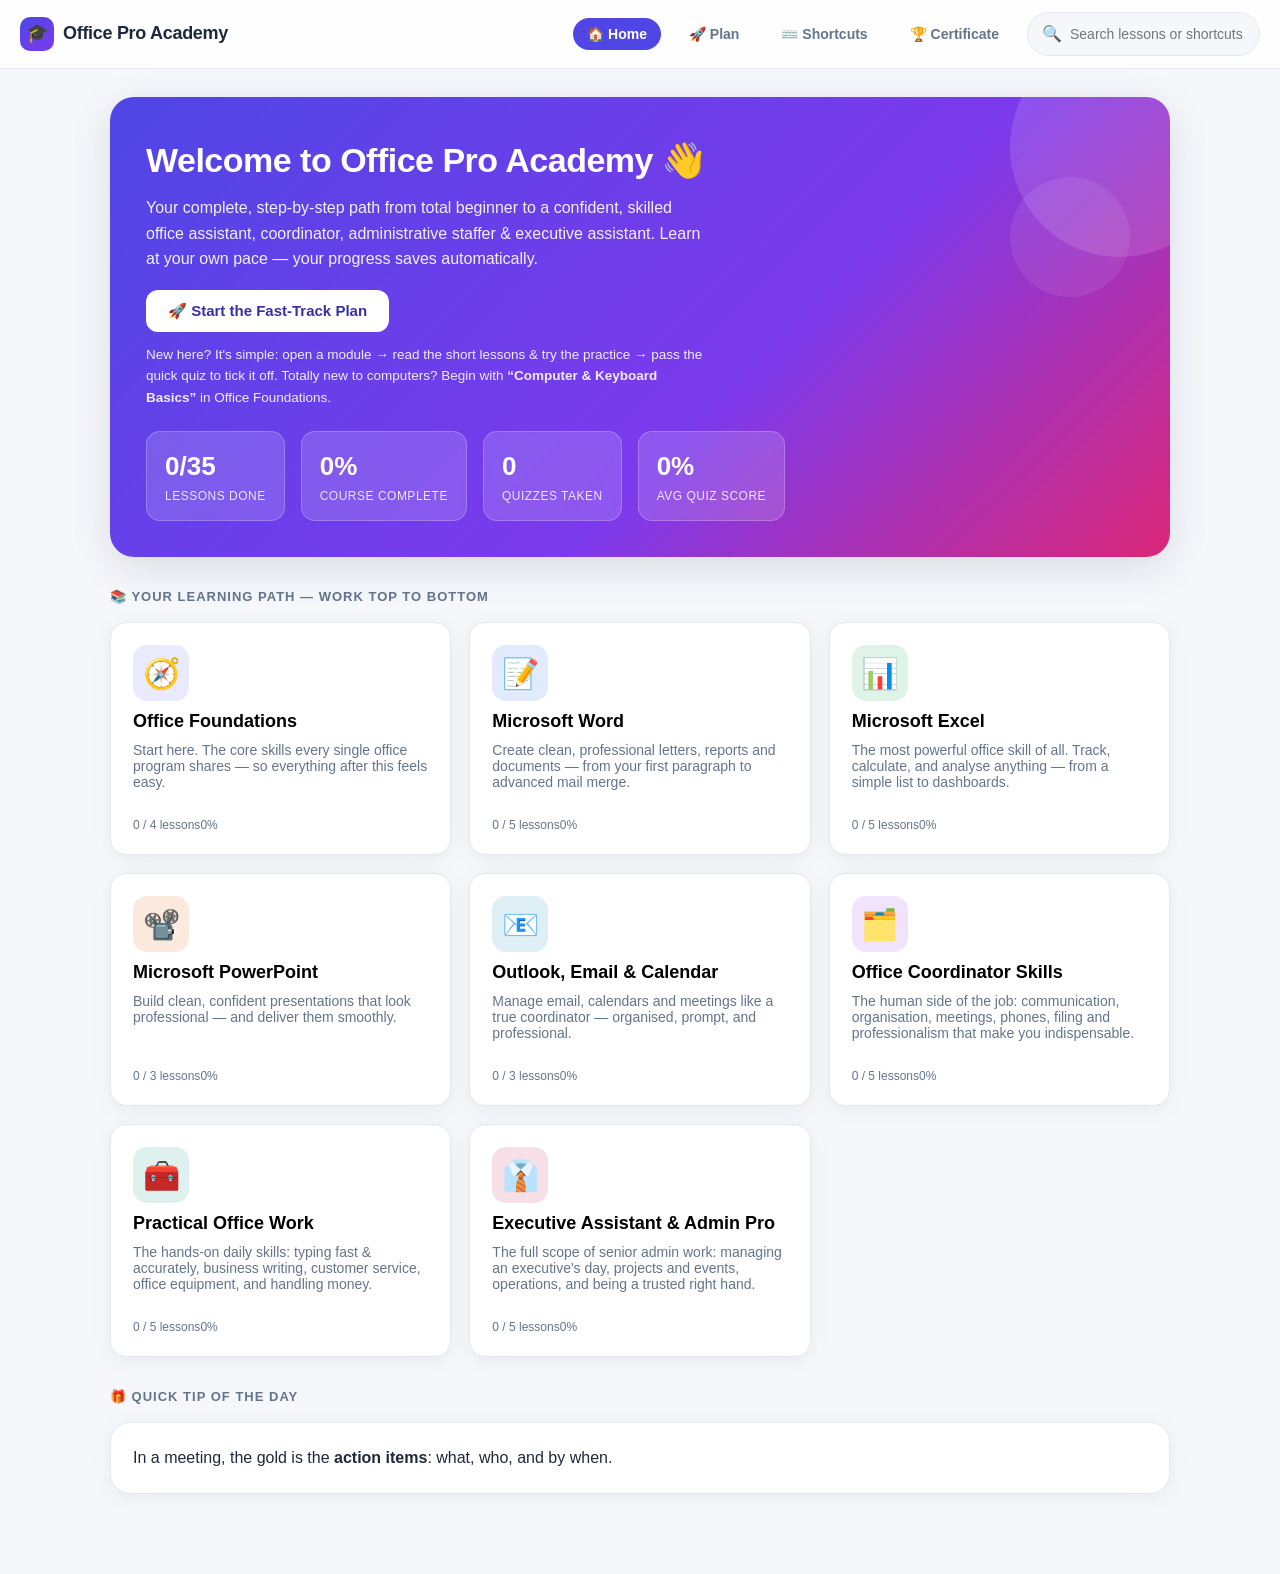
==== commit f87674a8: "Pre-launch audit: fix navigation/search bugs, add beginner content & QA polish Code audit fixes: - F" ====
--- a/index.html
+++ b/index.html
@@ -114,7 +114,7 @@
 .module-card .meta { display: flex; justify-content: space-between; align-items: center; font-size: 12px; color: var(--ink-soft); }
 
 /* ---------- Module detail / lesson list ---------- */
-.back-link { display: inline-flex; align-items: center; gap: 6px; color: var(--ink-soft); font-weight: 600; font-size: 14px; margin-bottom: 18px; }
+.back-link { display: inline-flex; align-items: center; gap: 6px; color: var(--ink-soft); font-weight: 600; font-size: 14px; margin-bottom: 18px; cursor: pointer; }
 .back-link:hover { color: var(--brand); }
 .module-head { display: flex; align-items: center; gap: 16px; margin-bottom: 8px; }
 .module-head .icon { font-size: 32px; width: 64px; height: 64px; border-radius: 16px; display: grid; place-items: center; }
@@ -165,6 +165,8 @@
 .box.tips li { margin-bottom: 8px; }
 .box.short { background: #eef2ff; border: 1px solid #c7d2fe; }
 .box.short h4 { color: var(--brand-dark); }
+.box.practice { background: #ecfdf5; border: 1px solid #a7f3d0; }
+.box.practice h4 { color: #047857; }
 .kbd-row { display: flex; align-items: center; gap: 12px; padding: 7px 0; border-bottom: 1px dashed #c7d2fe; flex-wrap: wrap; }
 .kbd-row:last-child { border-bottom: none; }
 .kbd { font-family: monospace; background: #fff; border: 1px solid #c7d2fe; border-bottom-width: 2px; border-radius: 7px; padding: 4px 9px; font-size: 13px; font-weight: 700; color: var(--brand-dark); white-space: nowrap; }
@@ -227,6 +229,14 @@
   .searchbox { min-width: 44px; }
   .hero { padding: 26px; }
   .reader, .quiz { padding: 20px; }
+}
+
+/* When printing the certificate, show only the certificate itself. */
+@media print {
+  body { background: #fff; }
+  body * { visibility: hidden; }
+  #cert, #cert * { visibility: visible; }
+  #cert { position: absolute; left: 0; top: 0; width: 100%; box-shadow: none; }
 }
 
   </style>
@@ -298,7 +308,7 @@
     title: "Fast-Track to Job-Ready (about 2½ weeks)",
     intro: "Do these lessons in order — about 2 short lessons a day (20–30 minutes). Finish the quiz on each to tick it off. By the end you'll have covered everything an office assistant, coordinator, administrative staffer or executive assistant needs — basics to advanced.",
     days: [
-      { day: 1,  focus: "Get comfortable with any Office program", lessons: ["f1", "f2"] },
+      { day: 1,  focus: "Computer basics + get comfortable",       lessons: ["f0", "f1", "f2"] },
       { day: 2,  focus: "Core moves + start typing practice",       lessons: ["f3", "x1"] },
       { day: 3,  focus: "Word: typing & formatting documents",      lessons: ["w1", "w2"] },
       { day: 4,  focus: "Word: editing, tables & pictures",         lessons: ["w3", "w4"] },
@@ -331,6 +341,57 @@
       blurb: "Start here. The core skills every single office program shares — so everything after this feels easy.",
       lessons: [
         {
+          id: "f0",
+          title: "Computer & Keyboard Basics (Start Here)",
+          level: "Basic",
+          minutes: 7,
+          content: `
+            <p>Brand new to computers? Perfect — let's cover the absolute basics first. Once these feel natural, everything else in this course is easy. 😊</p>
+            <h4>Using the mouse (or trackpad)</h4>
+            <ul>
+              <li><b>Left-click</b> (one tap) — selects a thing or presses a button.</li>
+              <li><b>Double-click</b> (two quick taps) — opens a file, program, or folder.</li>
+              <li><b>Right-click</b> — opens a little menu of extra options. Very useful: when stuck, right-click!</li>
+              <li><b>Scroll</b> — the wheel (or two fingers on a trackpad) moves the page up and down.</li>
+              <li><b>Drag</b> — hold the left button down while moving, then let go, to move things.</li>
+            </ul>
+            <h4>The screen &amp; windows</h4>
+            <ul>
+              <li>The <b>Desktop</b> is your home screen. The <b>Taskbar</b> (usually along the bottom) shows open programs and the Start button.</li>
+              <li>Each program opens in a <b>window</b>. Top-right corner: <b>–</b> minimises (hides it), <b>▢</b> resizes, <b>✕</b> closes it.</li>
+              <li>You can have many windows open at once and switch between them.</li>
+            </ul>
+            <h4>The most important keys</h4>
+            <ul>
+              <li><b>Enter</b> — confirms, or starts a new line.</li>
+              <li><b>Spacebar</b> — adds a space (the long key at the bottom).</li>
+              <li><b>Backspace</b> — deletes the character to the <i>left</i>; <b>Delete</b> deletes to the right.</li>
+              <li><b>Shift</b> — hold it to type a CAPITAL letter or the symbol on a key.</li>
+              <li><b>Caps Lock</b> — locks capitals on (press again to turn off).</li>
+              <li><b>Tab</b> — jumps forward (between boxes, or indents text).</li>
+              <li><b>Ctrl</b> (Control) — held with another key to do shortcuts, like Ctrl+S to save. You'll use these a lot!</li>
+              <li><b>Arrow keys</b> — move the cursor up, down, left, right.</li>
+            </ul>
+            <p>Don't worry about memorising everything — you'll learn by doing throughout this course.</p>
+          `,
+          tips: [
+            "When you're ever unsure what you can do with something, RIGHT-CLICK it — the menu shows your options.",
+            "The flashing line where you type is called the 'cursor'. Click where you want it before you type.",
+            "Take it slow at first. Speed and confidence come naturally with a little daily practice."
+          ],
+          shortcuts: [
+            { keys: "Shift", action: "Hold for a capital letter or the symbol on a key" },
+            { keys: "Backspace", action: "Delete the character to the left" },
+            { keys: "Enter", action: "Confirm, or start a new line" }
+          ],
+          practice: "Open any program (try Notepad or Word). Type your full name, then your address. Use <b>Shift</b> for the capital letters. Press <b>Enter</b> to start a new line between them. Then use <b>Backspace</b> to delete a letter and retype it. Finally, right-click anywhere on the page and see what menu appears.",
+          quiz: [
+            { q: "What does a DOUBLE-click usually do?", choices: ["Deletes a file", "Opens a file, folder or program", "Closes the window", "Types a capital letter"], answer: 1 },
+            { q: "You're unsure what options you have on an item. What's the best thing to try?", choices: ["Turn off the computer", "Right-click it to see a menu of options", "Press the spacebar repeatedly", "Unplug the mouse"], answer: 1 },
+            { q: "Which key do you HOLD to type a capital letter?", choices: ["Tab", "Enter", "Shift", "Backspace"], answer: 2 }
+          ]
+        },
+        {
           id: "f1",
           title: "How the Office Ribbon Works",
           level: "Basic",
@@ -357,6 +418,7 @@
             { keys: "Alt", action: "Press Alt alone to reveal letter shortcuts on the Ribbon" },
             { keys: "Ctrl + F1", action: "Hide or show the Ribbon" }
           ],
+          practice: "Open Word. Click each tab along the top (Home, Insert, Layout…) and watch the buttons change. Type a sentence, select it with your mouse, then make it bold using the Home tab.",
           quiz: [
             { q: "What is the strip of buttons across the top of every Office program called?", choices: ["The Toolbar", "The Ribbon", "The Menu Bar", "The Header"], answer: 1 },
             { q: "What should you always do BEFORE clicking a formatting button?", choices: ["Save the file", "Print a copy", "Select the text or item you want to change", "Close other programs"], answer: 2 },
@@ -393,6 +455,7 @@
             { keys: "Ctrl + O", action: "Open an existing file" },
             { keys: "Ctrl + N", action: "Create a new blank file" }
           ],
+          practice: "Create a new folder on your Desktop called 'Practice'. Open Word, type a few words, and save the file into that folder using Ctrl+S. Give it a name with today's date, like '2026-06-04 Practice'.",
           quiz: [
             { q: "Which shortcut saves your work instantly?", choices: ["Ctrl + P", "Ctrl + S", "Ctrl + O", "F1"], answer: 1 },
             { q: "What is the best way to name files so they sort in order?", choices: ["Use the word Final", "Start with the date as Year-Month-Day", "Use random numbers", "All capital letters"], answer: 1 },
@@ -431,6 +494,7 @@
             { keys: "Ctrl + Z", action: "Undo" },
             { keys: "Windows + V", action: "Clipboard history" }
           ],
+          practice: "In Word, type three lines of text. Copy the first line (Ctrl+C) and paste it (Ctrl+V) at the bottom. Then press Ctrl+Z a few times and watch it undo. Finally press Windows+V to see your clipboard history.",
           quiz: [
             { q: "Which shortcut UNDOES your last mistake?", choices: ["Ctrl + U", "Ctrl + Z", "Ctrl + V", "Ctrl + D"], answer: 1 },
             { q: "You copied text from a website but it brought ugly colours. What pastes it as clean plain text?", choices: ["Ctrl + V", "Ctrl + Shift + V", "Ctrl + C", "Ctrl + B"], answer: 1 },
@@ -485,6 +549,7 @@
             { keys: "Ctrl + ] / [", action: "Make font bigger / smaller" },
             { keys: "Ctrl + Spacebar", action: "Clear formatting" }
           ],
+          practice: "Type a short 'thank you' note (3–4 lines). Make the greeting bold, the closing italic, and turn three points into a bulleted list. Then use the Format Painter to copy the greeting's look onto the closing.",
           quiz: [
             { q: "How do you select a whole paragraph quickly?", choices: ["Single click", "Double-click", "Triple-click", "Right-click"], answer: 2 },
             { q: "What does the Format Painter (paintbrush) do?", choices: ["Changes the page colour", "Copies formatting from one place to another", "Draws pictures", "Deletes text"], answer: 1 },
@@ -520,6 +585,7 @@
             { keys: "Ctrl + Enter", action: "Insert a clean page break" },
             { keys: "Shift + Enter", action: "New line without starting a new paragraph" }
           ],
+          practice: "Open a Word document and add a header with a made-up company name, a footer with your name, and automatic page numbers. Then press Ctrl+Enter to start a fresh second page.",
           quiz: [
             { q: "What is the correct way to start text on a brand-new page?", choices: ["Press Enter many times", "Ctrl + Enter (page break)", "Change the font size", "Add a header"], answer: 1 },
             { q: "Where does a repeating company name on every page go?", choices: ["In the header or footer", "In the margin settings", "In a text box only", "In the file name"], answer: 0 },
@@ -550,6 +616,7 @@
             { keys: "Ctrl + Shift + E", action: "Turn Track Changes on/off" },
             { keys: "Alt + Ctrl + M", action: "Insert a new comment" }
           ],
+          practice: "Turn on Track Changes (Review tab) and edit a sentence — see the changes appear in colour. Add a Comment on one word. Then Accept all changes.",
           quiz: [
             { q: "What does Track Changes let the author do with each edit?", choices: ["Print it", "Accept or Reject it", "Email it", "Translate it"], answer: 1 },
             { q: "How do you leave a note for the author WITHOUT changing the text?", choices: ["Bold the text", "Insert a Comment", "Delete the sentence", "Change the font"], answer: 1 },
@@ -588,6 +655,7 @@
             { keys: "Tab", action: "Move to next table cell (adds a row at the end)" },
             { keys: "Shift + Tab", action: "Move to previous table cell" }
           ],
+          practice: "Insert a 3-column, 4-row table and fill in a mini contacts list (Name, Email, Phone). Use Tab to move between cells. Then insert any picture and try the 'Square' text-wrap option.",
           quiz: [
             { q: "In a table, what does pressing Tab in the very last cell do?", choices: ["Saves the file", "Deletes the row", "Adds a new row", "Nothing"], answer: 2 },
             { q: "Which feature lets text flow around a picture?", choices: ["Wrap Text / Layout Options", "Format Painter", "Track Changes", "Page Break"], answer: 0 },
@@ -624,6 +692,7 @@
             { keys: "Alt + Ctrl + 1 / 2 / 3", action: "Apply Heading 1 / 2 / 3 styles instantly" },
             { keys: "F9", action: "Update a selected field (like the Table of Contents)" }
           ],
+          practice: "Write a 1-line letter, then apply Heading styles to two short headings and insert a Table of Contents (References tab). Add a line, then click 'Update Table' to watch it refresh.",
           quiz: [
             { q: "What must you use on your headings so Word can build an automatic Table of Contents?", choices: ["Bold text", "Heading styles (Heading 1, 2…)", "Bigger font", "Underline"], answer: 1 },
             { q: "Mail Merge combines a template letter with what?", choices: ["A picture", "A list of recipients (e.g. from Excel)", "A page break", "A footer"], answer: 1 },
@@ -677,6 +746,7 @@
             { keys: "Ctrl + ;", action: "Insert today's date" },
             { keys: "Alt + Enter", action: "Start a new line inside the same cell" }
           ],
+          practice: "In Excel, type headings in row 1 (Item, Qty, Price). Add three rows of data. Type 'Jan' in a cell and drag the corner down to auto-fill the months.",
           quiz: [
             { q: "What is the address of the cell in column B, row 3?", choices: ["3B", "B3", "BB3", "B-3"], answer: 1 },
             { q: "What does AutoFill do when you type 'Monday' and drag the corner down?", choices: ["Deletes the cell", "Fills Tuesday, Wednesday…", "Changes the colour", "Prints the sheet"], answer: 1 },
@@ -720,6 +790,7 @@
             { keys: "Ctrl + Shift + %", action: "Apply percentage format" },
             { keys: "Alt + H + W", action: "Wrap text" }
           ],
+          practice: "Using your small table, format the Price column as currency, bold the heading row with a fill colour, add borders, and use View → Freeze Top Row.",
           quiz: [
             { q: "Which View feature keeps your heading row visible while scrolling?", choices: ["Wrap Text", "Freeze Panes", "Merge & Center", "Borders"], answer: 1 },
             { q: "What does Percentage format turn the number 0.25 into?", choices: ["0.25%", "25%", "250%", "2.5%"], answer: 1 },
@@ -759,6 +830,7 @@
             { keys: "Ctrl + `", action: "Show all formulas instead of results (great for checking)" },
             { keys: "F4", action: "Lock a cell reference (adds $ signs) — see next lesson" }
           ],
+          practice: "Below your Qty column, click an empty cell and press Alt+= to total it. Do the same for Price. Then in a new cell type =AVERAGE() of the prices.",
           quiz: [
             { q: "What must every Excel formula start with?", choices: ["A number", "An equals sign (=)", "A letter", "A dollar sign"], answer: 1 },
             { q: "What does =SUM(B2:B10) do?", choices: ["Counts the cells", "Adds cells B2 through B10", "Averages them", "Finds the biggest"], answer: 1 },
@@ -795,6 +867,7 @@
             { keys: "Ctrl + Shift + L", action: "Turn Filters on/off" },
             { keys: "F4", action: "Add/cycle $ locks on a reference" }
           ],
+          practice: "Add a column called 'Status' and use =IF(C2>10,\"High\",\"Low\") to flag prices. Then turn on filters (Ctrl+Shift+L) and filter to show only 'High'.",
           quiz: [
             { q: "What does =IF(B2>1000,\"Over\",\"OK\") write if B2 is 500?", choices: ["Over", "OK", "1000", "Error"], answer: 1 },
             { q: "What do the dollar signs in $E$1 do?", choices: ["Format it as currency", "Lock the reference so it doesn't shift when copied", "Make it bold", "Delete it"], answer: 1 },
@@ -834,6 +907,7 @@
             { keys: "Alt + F1", action: "Instantly create a chart from selected data" },
             { keys: "F11", action: "Create a chart on its own new sheet" }
           ],
+          practice: "Select your data and use Insert → Recommended Charts to make a column chart. Then try Insert → PivotTable and drag a field into Rows and a number into Values.",
           quiz: [
             { q: "What is XLOOKUP used for?", choices: ["Printing", "Looking up a value and returning its match (e.g. a price)", "Spell check", "Changing colours"], answer: 1 },
             { q: "What does a PivotTable do?", choices: ["Deletes duplicate rows", "Summarises large data (e.g. totals per region) with no formulas", "Prints labels", "Locks the file"], answer: 1 },
@@ -884,6 +958,7 @@
             { keys: "Ctrl + M", action: "Add a new slide" },
             { keys: "Ctrl + D", action: "Duplicate the selected slide or object" }
           ],
+          practice: "Create a new presentation. Add a title slide with a title and subtitle, then add a second slide with a bulleted list of 3 points. Pick a Theme from the Design tab.",
           quiz: [
             { q: "What is the golden design rule for slides?", choices: ["Fit as much text as possible", "One idea per slide, few words, big text", "Use five fonts", "Read every word aloud"], answer: 1 },
             { q: "What is a 'placeholder'?", choices: ["A saved file", "The dotted box where you click to add title or content", "A keyboard shortcut", "A printed handout"], answer: 1 },
@@ -915,6 +990,7 @@
             { keys: "Alt + N then P", action: "Insert a picture (keyboard path)" },
             { keys: "Ctrl + Shift + C / V", action: "Copy and paste formatting between objects" }
           ],
+          practice: "Apply a 'Fade' transition and click 'Apply To All'. Then add a simple 'Appear' animation to your bullet points so they reveal one at a time.",
           quiz: [
             { q: "What's the difference between a Transition and an Animation?", choices: ["No difference", "Transition is between slides; Animation is for items on a slide", "Animation prints; Transition saves", "Both delete slides"], answer: 1 },
             { q: "What's the professional approach to transitions?", choices: ["A different flashy one per slide", "One subtle one (Fade/Push) applied to all", "No slides at all", "Only spinning ones"], answer: 1 },
@@ -952,6 +1028,7 @@
             { keys: "B / W", action: "Black / white the screen during a show" },
             { keys: "Esc", action: "End the slideshow" }
           ],
+          practice: "Press F5 to start your slideshow. Practise advancing with the spacebar and going back with the arrow. Press B to black the screen, then B again. Press Esc to exit.",
           quiz: [
             { q: "Which key starts the slideshow from the beginning?", choices: ["F5", "Esc", "Ctrl + S", "F2"], answer: 0 },
             { q: "What does Presenter View let the speaker see that the audience can't?", choices: ["Nothing extra", "Speaker notes, timer, and the next slide", "A different presentation", "The audience's screens"], answer: 1 },
@@ -1005,6 +1082,7 @@
             { keys: "Ctrl + R", action: "Reply" },
             { keys: "Ctrl + Shift + R", action: "Reply All (use with care!)" }
           ],
+          practice: "Draft a practice email to yourself: write a clear subject line, a greeting, one clear request with a deadline, and a sign-off. Attach any file, then send it and check it arrives.",
           quiz: [
             { q: "When should you use Bcc?", choices: ["Never", "To hide recipients' addresses from each other when emailing a group", "Only for your boss", "To make text bold"], answer: 1 },
             { q: "What makes a good subject line?", choices: ["Just 'Hi'", "Short and specific, like 'Invoice #204 — due Friday'", "Left blank", "The whole message"], answer: 1 },
@@ -1037,6 +1115,7 @@
             { keys: "Ctrl + Shift + V", action: "Move the email to a folder" },
             { keys: "Insert key", action: "Flag/unflag the selected email" }
           ],
+          practice: "Create a folder in your mailbox called 'Practice', then move an email into it. Flag one email for follow-up. Use the search box to find an email by typing a word from its subject.",
           quiz: [
             { q: "What does a Rule do in Outlook?", choices: ["Deletes your inbox", "Automatically sorts/handles incoming emails", "Changes the font", "Prints emails"], answer: 1 },
             { q: "How do you search for emails that have attachments?", choices: ["hasattachments:yes", "find:files", "attach=true", "You can't"], answer: 0 },
@@ -1079,6 +1158,7 @@
             { keys: "Ctrl + Shift + Q", action: "New meeting request" },
             { keys: "Ctrl + 2", action: "Switch to Calendar view" }
           ],
+          practice: "Open your Calendar and create a practice meeting for tomorrow. Add an agenda in the body, set a 15-minute reminder, and (if you can) invite yourself at another address.",
           quiz: [
             { q: "What's the difference between an Appointment and a Meeting?", choices: ["Nothing", "A Meeting invites others; an Appointment is just for you", "Appointments are longer", "Meetings can't be recurring"], answer: 1 },
             { q: "Which tool shows everyone's free/busy times to find a slot?", choices: ["The Scheduling Assistant", "Track Changes", "AutoSum", "The Slide Master"], answer: 0 },
@@ -1332,6 +1412,7 @@
             { keys: "Shift + Tab", action: "Jump back to the previous field" },
             { keys: "Num Lock", action: "Turn the number pad on for fast figure entry" }
           ],
+          practice: "Open a free typing site (typing.com or keybr.com) and do one 5-minute lesson with your fingers on the home row (ASDF / JKL;). Don't look at the keys!",
           quiz: [
             { q: "Where do your fingers rest in touch typing (the 'home row')?", choices: ["Q W E R / U I O P", "A S D F / J K L ;", "Z X C V / M , . /", "The number row"], answer: 1 },
             { q: "What matters MOST when learning to type and doing data entry?", choices: ["Speed above all", "Accuracy first — speed follows", "Using only the mouse", "Looking at the keys"], answer: 1 },
@@ -1369,6 +1450,7 @@
             { keys: "F7", action: "Run the spelling & grammar check before sending" },
             { keys: "Ctrl + Shift + V", action: "Paste text in clean formatting" }
           ],
+          practice: "Using the email template in this lesson, write a short, polite request to book a meeting room. Keep it to 4 lines. Read it out loud once, then fix anything that sounds clunky.",
           quiz: [
             { q: "What's the golden rule of business writing?", choices: ["Use big, impressive words", "Get to the point fast with short, plain sentences", "Write as much as possible", "Skip the greeting"], answer: 1 },
             { q: "If you opened a letter with 'Dear Sir/Madam', how should you close it?", choices: ["Yours sincerely", "Yours faithfully", "Cheers", "Love"], answer: 1 },
@@ -1454,6 +1536,7 @@
             { keys: "Ctrl + P", action: "Print (and see the print preview)" },
             { keys: "Win + Shift + S", action: "Screenshot part of the screen (great for quick help notes)" }
           ],
+          practice: "Find a printer's Print Preview (Ctrl+P) for any document and look at the double-sided option. If you have a scanner, scan one page to PDF and email it to yourself.",
           quiz: [
             { q: "Which file format looks the same on every device and is best for sending finished documents?", choices: ["A Word file only", "PDF", "A screenshot", "A zip file"], answer: 1 },
             { q: "What should you do before printing a long document?", choices: ["Nothing", "Use Print Preview and consider double-sided to save paper", "Print 10 test copies", "Turn off the printer"], answer: 1 },
@@ -1497,6 +1580,7 @@
             { keys: "Alt + =", action: "AutoSum a column of amounts in Excel" },
             { keys: "Ctrl + ;", action: "Enter today's date in a cell" }
           ],
+          practice: "In Excel, make a simple expense sheet: columns for Date, Description, Category, Amount. Add 4 rows and total the Amount column with =SUM. This is exactly how a real expense log works.",
           quiz: [
             { q: "What's the difference between an invoice and a receipt?", choices: ["They're the same", "An invoice requests payment; a receipt proves payment was made", "A receipt is bigger", "An invoice is only for cash"], answer: 1 },
             { q: "What must you keep to claim back work expenses?", choices: ["Nothing", "Every receipt", "Just a verbal note", "A screenshot of your bank app only"], answer: 1 },
@@ -1777,7 +1861,14 @@
   const escapeHtml = (s) => s.replace(/[&<>"]/g, c => ({ "&": "&amp;", "<": "&lt;", ">": "&gt;", '"': "&quot;" }[c]));
 
   /* ---------- Router (hash based, works offline) ---------- */
-  function go(hash) { window.location.hash = hash; }
+  function go(hash) {
+    // Any deliberate navigation clears an active search, so clicking a search
+    // result actually opens it (instead of render() re-running the search).
+    if (searchInput) searchInput.value = "";
+    const current = window.location.hash.replace(/^#\/?/, "");
+    if (current === hash) render();            // same hash won't fire hashchange — render manually
+    else window.location.hash = hash;          // triggers hashchange -> render
+  }
   window.addEventListener("hashchange", render);
 
   function parseHash() {
@@ -1816,6 +1907,7 @@
         <div class="btn-row" style="margin-top:18px">
           <button class="btn" style="background:#fff;color:var(--brand-dark)" onclick="OPA.go('plan')">🚀 Start the Fast-Track Plan</button>
         </div>
+        <p style="opacity:.9;font-size:13.5px;margin-top:12px">New here? It's simple: open a module → read the short lessons & try the practice → pass the quick quiz to tick it off. Totally new to computers? Begin with <b>“Computer &amp; Keyboard Basics”</b> in Office Foundations.</p>
         <div class="progress-summary">
           <div class="stat"><div class="num">${done}/${total}</div><div class="lbl">Lessons done</div></div>
           <div class="stat"><div class="num">${pct}%</div><div class="lbl">Course complete</div></div>
@@ -1913,6 +2005,12 @@
         ${l.shortcuts.map(s => `<div class="kbd-row"><span class="kbd">${escapeHtml(s.keys)}</span><span class="desc">${s.action}</span></div>`).join("")}
       </div>` : "";
 
+    const practice = l.practice ? `
+      <div class="box practice">
+        <h4>✍️ Try It Yourself</h4>
+        <p style="margin:0">${l.practice}</p>
+      </div>` : "";
+
     const prev = m.lessons[idx - 1];
     const next = m.lessons[idx + 1];
 
@@ -1928,6 +2026,7 @@
         <div class="content">${l.content}</div>
         ${tips}
         ${shorts}
+        ${practice}
       </div>
 
       ${l.quiz && l.quiz.length ? `<div id="quizMount"></div>` : `
@@ -2107,7 +2206,7 @@
       if (pct >= 80) { celebrate(); toast(m.title + " exam passed! 🏆"); }
       draw();
     };
-    window.OPA._examRetry = () => { go("exam/" + m.id); }; // regenerate a fresh question set
+    window.OPA._examRetry = () => { renderExam(m.id); }; // re-render directly (same-hash nav wouldn't fire)
 
     draw();
     window.scrollTo(0, 0);
@@ -2151,7 +2250,7 @@
         <div id="cert" style="background:linear-gradient(135deg,#fffbeb,#fef3c7);border:3px solid #f59e0b;border-radius:20px;padding:36px;text-align:center;margin-bottom:18px">
           <div style="font-size:42px">🎓</div>
           <div style="font-size:13px;letter-spacing:2px;text-transform:uppercase;color:#b45309;font-weight:700;margin-top:8px">Certificate of Completion</div>
-          <div style="font-size:28px;font-weight:800;margin:14px 0;color:#1e293b">${escapeHtml(name || "Your Name")}</div>
+          <div id="certNameDisplay" style="font-size:28px;font-weight:800;margin:14px 0;color:#1e293b">${escapeHtml(name || "Your Name")}</div>
           <div style="color:#475569">has successfully completed</div>
           <div style="font-size:18px;font-weight:700;margin:6px 0 14px;color:var(--brand-dark)">Office Pro Academy — Microsoft Office &amp; Office Administration</div>
           <div style="color:#475569;font-size:14px">All ${total} lessons &amp; ${DATA.modules.length} module exams passed 🏆</div>
@@ -2283,7 +2382,7 @@
     go,
     completeLesson(mId, lId) { markDone(lId); celebrate(); toast("Lesson complete! Progress saved ✓"); setTimeout(() => go("module/" + mId), 700); },
     clearSearch() { searchInput.value = ""; go(""); },
-    _setName(v) { progress.name = v; saveProgress(progress); },
+    _setName(v) { progress.name = v; saveProgress(progress); const el = document.getElementById("certNameDisplay"); if (el) el.textContent = v || "Your Name"; },
     _pick() {}, _submitQuiz() {}, _retryQuiz() {},       // replaced per-quiz
     _examPick() {}, _examSubmit() {}, _examRetry() {}      // replaced per-exam
   };
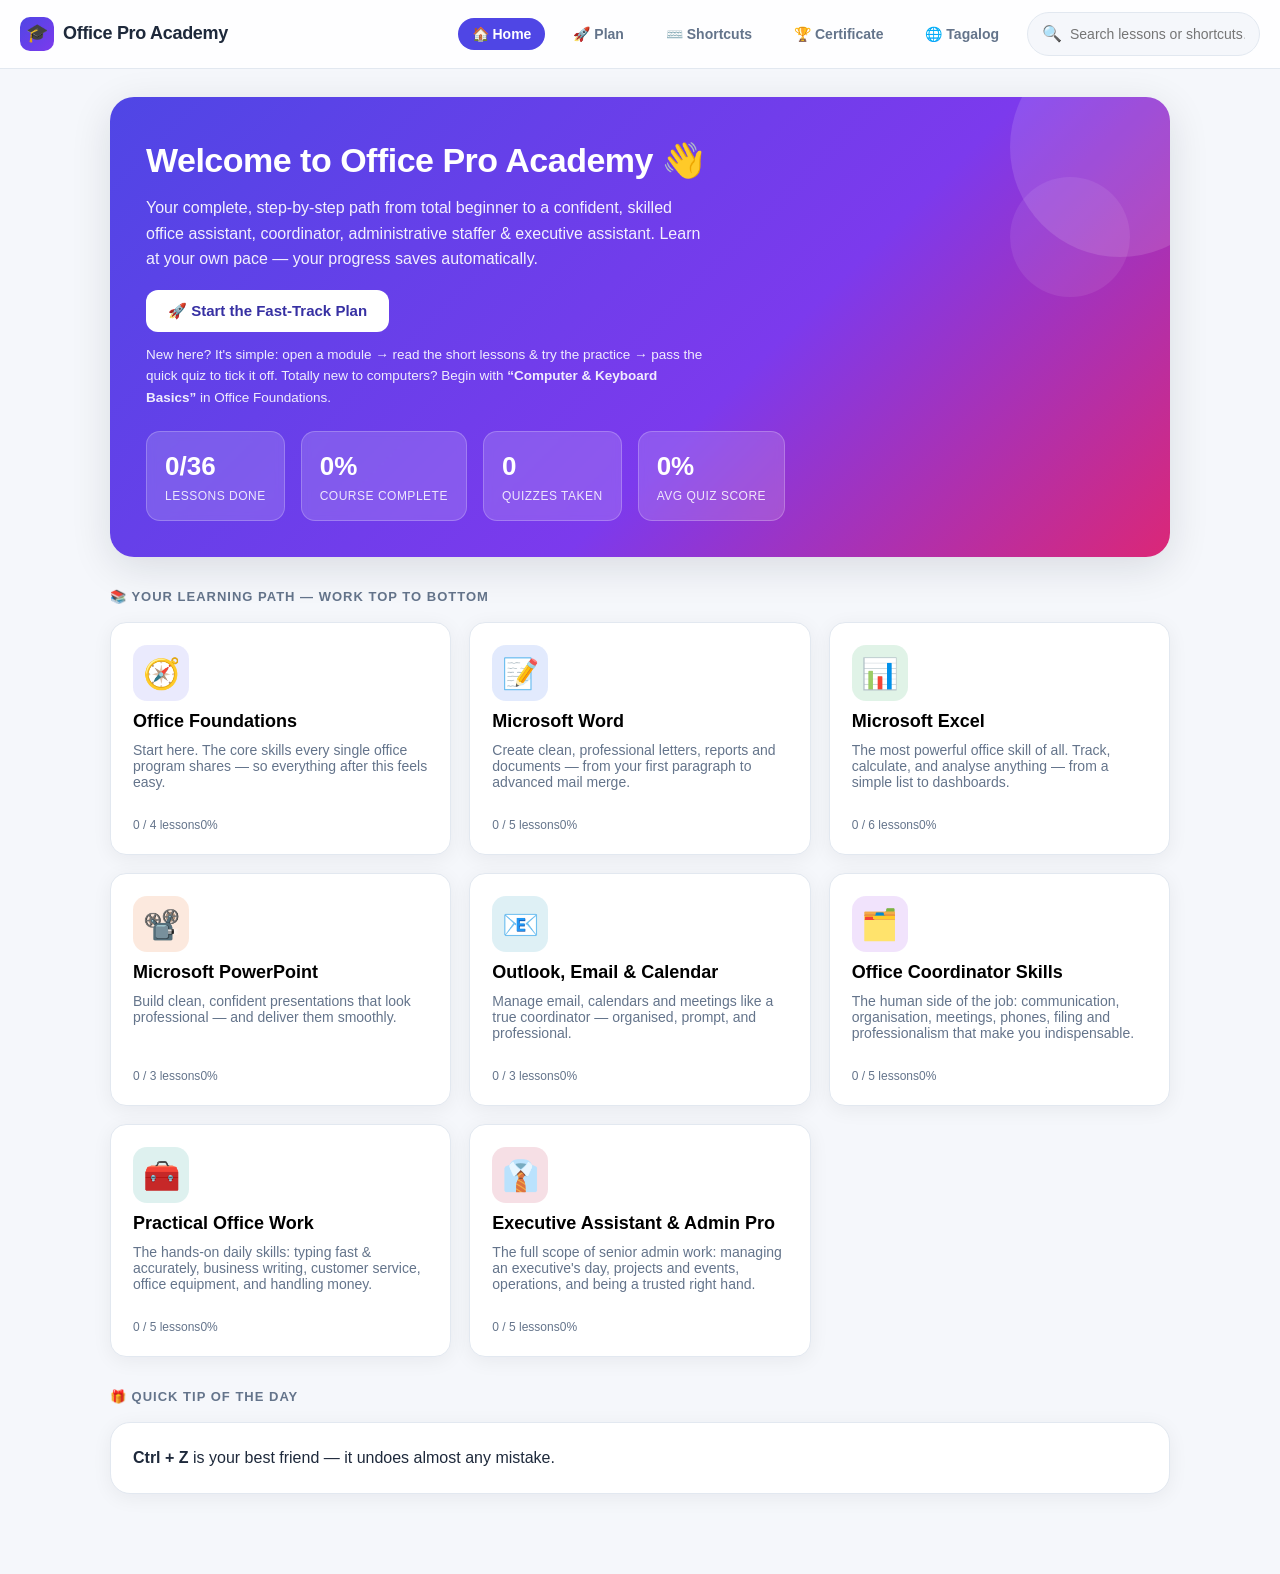
==== commit 3a29de84: "Add Tagalog language option, Excel shortcut/formula drills, final QA New features (per request): - E" ====
--- a/index.html
+++ b/index.html
@@ -167,6 +167,8 @@
 .box.short h4 { color: var(--brand-dark); }
 .box.practice { background: #ecfdf5; border: 1px solid #a7f3d0; }
 .box.practice h4 { color: #047857; }
+.box.tagalog { background: #eff6ff; border: 1px solid #bfdbfe; }
+.box.tagalog h4 { color: #1d4ed8; }
 .kbd-row { display: flex; align-items: center; gap: 12px; padding: 7px 0; border-bottom: 1px dashed #c7d2fe; flex-wrap: wrap; }
 .kbd-row:last-child { border-bottom: none; }
 .kbd { font-family: monospace; background: #fff; border: 1px solid #c7d2fe; border-bottom-width: 2px; border-radius: 7px; padding: 4px 9px; font-size: 13px; font-weight: 700; color: var(--brand-dark); white-space: nowrap; }
@@ -249,10 +251,11 @@
       <span>Office Pro Academy</span>
     </div>
     <div class="spacer"></div>
-    <button class="nav-pill" data-nav="home" onclick="OPA.go('')">🏠 <span>Home</span></button>
-    <button class="nav-pill" data-nav="plan" onclick="OPA.go('plan')">🚀 <span>Plan</span></button>
-    <button class="nav-pill" data-nav="shortcuts" onclick="OPA.go('shortcuts')">⌨️ <span>Shortcuts</span></button>
-    <button class="nav-pill" data-nav="certificate" onclick="OPA.go('certificate')">🏆 <span>Certificate</span></button>
+    <button class="nav-pill" data-nav="home" onclick="OPA.go('')">🏠 <span id="navHome">Home</span></button>
+    <button class="nav-pill" data-nav="plan" onclick="OPA.go('plan')">🚀 <span id="navPlan">Plan</span></button>
+    <button class="nav-pill" data-nav="shortcuts" onclick="OPA.go('shortcuts')">⌨️ <span id="navShortcuts">Shortcuts</span></button>
+    <button class="nav-pill" data-nav="certificate" onclick="OPA.go('certificate')">🏆 <span id="navCert">Certificate</span></button>
+    <button class="nav-pill" id="langToggle" onclick="OPA.toggleLang()" title="Switch language / Palitan ang wika">🌐 Tagalog</button>
     <label class="searchbox" title="Search lessons & shortcuts">
       🔍 <input id="search" type="text" placeholder="Search lessons or shortcuts…" autocomplete="off" />
     </label>
@@ -315,7 +318,7 @@
       { day: 5,  focus: "Word: advanced + business writing",        lessons: ["w5", "x2"] },
       { day: 6,  focus: "Excel: the grid & making it readable",     lessons: ["e1", "e2"] },
       { day: 7,  focus: "Excel: formulas that do the maths",        lessons: ["e3", "e4"] },
-      { day: 8,  focus: "Excel: lookups, PivotTables & charts",     lessons: ["e5"] },
+      { day: 8,  focus: "Excel: lookups, charts + shortcut drills", lessons: ["e5", "e6"] },
       { day: 9,  focus: "PowerPoint: build a clean presentation",   lessons: ["p1", "p2"] },
       { day: 10, focus: "Present well + professional email",        lessons: ["p3", "o1"] },
       { day: 11, focus: "Outlook: organise inbox & calendar",       lessons: ["o2", "o3"] },
@@ -385,6 +388,7 @@
             { keys: "Enter", action: "Confirm, or start a new line" }
           ],
           practice: "Open any program (try Notepad or Word). Type your full name, then your address. Use <b>Shift</b> for the capital letters. Press <b>Enter</b> to start a new line between them. Then use <b>Backspace</b> to delete a letter and retype it. Finally, right-click anywhere on the page and see what menu appears.",
+          summary_tl: "Sa lesson na ito, ang pinakabasic: paggamit ng mouse (left-click=pumili, double-click=magbukas, right-click=mga opsyon), ang mga window sa screen, at ang mahahalagang keys — Enter, Shift (para sa malalaking letra), Backspace (pang-delete), Tab, at Ctrl (ginagamit sa mga shortcut). Huwag mag-alala kung marami; matututunan mo habang ginagawa. Kapag hindi sigurado, i-right-click!",
           quiz: [
             { q: "What does a DOUBLE-click usually do?", choices: ["Deletes a file", "Opens a file, folder or program", "Closes the window", "Types a capital letter"], answer: 1 },
             { q: "You're unsure what options you have on an item. What's the best thing to try?", choices: ["Turn off the computer", "Right-click it to see a menu of options", "Press the spacebar repeatedly", "Unplug the mouse"], answer: 1 },
@@ -419,6 +423,7 @@
             { keys: "Ctrl + F1", action: "Hide or show the Ribbon" }
           ],
           practice: "Open Word. Click each tab along the top (Home, Insert, Layout…) and watch the buttons change. Type a sentence, select it with your mouse, then make it bold using the Home tab.",
+          summary_tl: "Lahat ng Office programs (Word, Excel, PowerPoint, Outlook) ay magkakapareho ang itsura. Ang hanay ng mga button sa itaas ay tinatawag na Ribbon, na may mga Tab (Home, Insert, Layout...). Tandaan ang golden rule: PUMILI muna (i-highlight ang text o item) bago mag-click ng button. Ang File tab ang gamit sa Open, Save, at Print.",
           quiz: [
             { q: "What is the strip of buttons across the top of every Office program called?", choices: ["The Toolbar", "The Ribbon", "The Menu Bar", "The Header"], answer: 1 },
             { q: "What should you always do BEFORE clicking a formatting button?", choices: ["Save the file", "Print a copy", "Select the text or item you want to change", "Close other programs"], answer: 2 },
@@ -456,6 +461,7 @@
             { keys: "Ctrl + N", action: "Create a new blank file" }
           ],
           practice: "Create a new folder on your Desktop called 'Practice'. Open Word, type a few words, and save the file into that folder using Ctrl+S. Give it a name with today's date, like '2026-06-04 Practice'.",
+          summary_tl: "Ang folder ay parang filing cabinet ng mga file. Mag-save lagi gamit ang Ctrl+S (gawing ugali!). Ang 'Save As' (F12) ay gumagawa ng bagong kopya. Pangalanan ang file nang malinaw na may petsa (Taon-Buwan-Araw) para maayos ang pagkakasunod. Kung naka-OneDrive, automatic itong nagse-save.",
           quiz: [
             { q: "Which shortcut saves your work instantly?", choices: ["Ctrl + P", "Ctrl + S", "Ctrl + O", "F1"], answer: 1 },
             { q: "What is the best way to name files so they sort in order?", choices: ["Use the word Final", "Start with the date as Year-Month-Day", "Use random numbers", "All capital letters"], answer: 1 },
@@ -495,6 +501,7 @@
             { keys: "Windows + V", action: "Clipboard history" }
           ],
           practice: "In Word, type three lines of text. Copy the first line (Ctrl+C) and paste it (Ctrl+V) at the bottom. Then press Ctrl+Z a few times and watch it undo. Finally press Windows+V to see your clipboard history.",
+          summary_tl: "Ito ang pinaka-gamit na aksyon: Copy (Ctrl+C)=kopya; Cut (Ctrl+X)=aalisin para ilipat; Paste (Ctrl+V)=ilalagay; Undo (Ctrl+Z)=ibabalik ang mali. Gamitin ang Ctrl+Shift+V para sa malinis na text (walang dalang format). Ang Windows+V ay nagpapakita ng mga nakopya mo dati.",
           quiz: [
             { q: "Which shortcut UNDOES your last mistake?", choices: ["Ctrl + U", "Ctrl + Z", "Ctrl + V", "Ctrl + D"], answer: 1 },
             { q: "You copied text from a website but it brought ugly colours. What pastes it as clean plain text?", choices: ["Ctrl + V", "Ctrl + Shift + V", "Ctrl + C", "Ctrl + B"], answer: 1 },
@@ -550,6 +557,7 @@
             { keys: "Ctrl + Spacebar", action: "Clear formatting" }
           ],
           practice: "Type a short 'thank you' note (3–4 lines). Make the greeting bold, the closing italic, and turn three points into a bulleted list. Then use the Format Painter to copy the greeting's look onto the closing.",
+          summary_tl: "Ang Word ay para sa mga dokumento tulad ng liham at report. Sa Home tab: font, laki, Bold/Italic/Underline, alignment, bullets. Pumili ng isang propesyonal na font (Calibri o Arial, laki 11-12). Mabilis pumili: double-click=salita, triple-click=talata, Ctrl+A=lahat. Ang Format Painter (brush) ay kinokopya ang itsura sa ibang text.",
           quiz: [
             { q: "How do you select a whole paragraph quickly?", choices: ["Single click", "Double-click", "Triple-click", "Right-click"], answer: 2 },
             { q: "What does the Format Painter (paintbrush) do?", choices: ["Changes the page colour", "Copies formatting from one place to another", "Draws pictures", "Deletes text"], answer: 1 },
@@ -586,6 +594,7 @@
             { keys: "Shift + Enter", action: "New line without starting a new paragraph" }
           ],
           practice: "Open a Word document and add a header with a made-up company name, a footer with your name, and automatic page numbers. Then press Ctrl+Enter to start a fresh second page.",
+          summary_tl: "Ang malinis na dokumento ay may tamang margins, page numbers, at header/footer. Sa Layout tab: margins at orientation (Portrait=patayo, Landscape=pahiga). Sa Insert tab: Header/Footer (paulit sa bawat pahina) at Page Number. Para magsimula ng bagong pahina, Ctrl+Enter (page break), hindi paulit-ulit na Enter.",
           quiz: [
             { q: "What is the correct way to start text on a brand-new page?", choices: ["Press Enter many times", "Ctrl + Enter (page break)", "Change the font size", "Add a header"], answer: 1 },
             { q: "Where does a repeating company name on every page go?", choices: ["In the header or footer", "In the margin settings", "In a text box only", "In the file name"], answer: 0 },
@@ -617,6 +626,7 @@
             { keys: "Alt + Ctrl + M", action: "Insert a new comment" }
           ],
           practice: "Turn on Track Changes (Review tab) and edit a sentence — see the changes appear in colour. Add a Comment on one word. Then Accept all changes.",
+          summary_tl: "Gamitin ang Spelling check (F7) — pula=mali sa spelling. Ang Track Changes (Review tab) ay ipinapakita ang bawat edit sa kulay para puwedeng i-Accept o i-Reject ng may-akda. Ang Comment ay paalala sa gilid nang hindi binabago ang teksto. Bago ipadala, i-Accept All at tanggalin ang comments.",
           quiz: [
             { q: "What does Track Changes let the author do with each edit?", choices: ["Print it", "Accept or Reject it", "Email it", "Translate it"], answer: 1 },
             { q: "How do you leave a note for the author WITHOUT changing the text?", choices: ["Bold the text", "Insert a Comment", "Delete the sentence", "Change the font"], answer: 1 },
@@ -656,6 +666,7 @@
             { keys: "Shift + Tab", action: "Move to previous table cell" }
           ],
           practice: "Insert a 3-column, 4-row table and fill in a mini contacts list (Name, Email, Phone). Use Tab to move between cells. Then insert any picture and try the 'Square' text-wrap option.",
+          summary_tl: "Maglagay ng table gamit ang Insert -> Table. Sa loob: Tab=susunod na cell (sa huli, dagdag ng row). Larawan: Insert -> Pictures; importante ang Wrap Text (paano dadaloy ang text sa paligid). Gamitin ang SmartArt para sa diagram. Maglagay ng Alt Text sa larawan para accessible.",
           quiz: [
             { q: "In a table, what does pressing Tab in the very last cell do?", choices: ["Saves the file", "Deletes the row", "Adds a new row", "Nothing"], answer: 2 },
             { q: "Which feature lets text flow around a picture?", choices: ["Wrap Text / Layout Options", "Format Painter", "Track Changes", "Page Break"], answer: 0 },
@@ -693,6 +704,7 @@
             { keys: "F9", action: "Update a selected field (like the Table of Contents)" }
           ],
           practice: "Write a 1-line letter, then apply Heading styles to two short headings and insert a Table of Contents (References tab). Add a line, then click 'Update Table' to watch it refresh.",
+          summary_tl: "Kapag gumamit ka ng Heading styles, awtomatikong makakagawa ng Table of Contents (References tab). Ang Mail Merge ang power-skill: isang template na liham + listahan (mula Excel) = daan-daang personalized na liham/label/email nang sabay. Hakbang: Mailings -> Start Mail Merge -> piliin ang recipients -> Insert Merge Fields -> Finish & Merge.",
           quiz: [
             { q: "What must you use on your headings so Word can build an automatic Table of Contents?", choices: ["Bold text", "Heading styles (Heading 1, 2…)", "Bigger font", "Underline"], answer: 1 },
             { q: "Mail Merge combines a template letter with what?", choices: ["A picture", "A list of recipients (e.g. from Excel)", "A page break", "A footer"], answer: 1 },
@@ -747,6 +759,7 @@
             { keys: "Alt + Enter", action: "Start a new line inside the same cell" }
           ],
           practice: "In Excel, type headings in row 1 (Item, Qty, Price). Add three rows of data. Type 'Jan' in a cell and drag the corner down to auto-fill the months.",
+          summary_tl: "Ang Excel ay malaking grid. Cell=kahon (hal. A1); Column=patayo (letra); Row=pahiga (numero). I-type tapos Enter (pababa) o Tab (pakanan). AutoFill: i-type ang 'January', i-drag ang sulok, susunod ang Feb, Mar. Mabilis gumalaw: Ctrl+Arrow. Ilagay ang mga heading sa row 1.",
           quiz: [
             { q: "What is the address of the cell in column B, row 3?", choices: ["3B", "B3", "BB3", "B-3"], answer: 1 },
             { q: "What does AutoFill do when you type 'Monday' and drag the corner down?", choices: ["Deletes the cell", "Fills Tuesday, Wednesday…", "Changes the colour", "Prints the sheet"], answer: 1 },
@@ -791,6 +804,7 @@
             { keys: "Alt + H + W", action: "Wrap text" }
           ],
           practice: "Using your small table, format the Price column as currency, bold the heading row with a fill colour, add borders, and use View → Freeze Top Row.",
+          summary_tl: "Para mabasa ang spreadsheet, i-format ang numbers: Currency (pera), Percentage, Comma (libo-libo). Bold ang heading row, lagyan ng kulay at borders. I-double-click ang gilid ng column para mag-auto-fit. View -> Freeze Top Row para manatiling nakikita ang heading. Ctrl+1 ang pinakamabilis sa Format Cells.",
           quiz: [
             { q: "Which View feature keeps your heading row visible while scrolling?", choices: ["Wrap Text", "Freeze Panes", "Merge & Center", "Borders"], answer: 1 },
             { q: "What does Percentage format turn the number 0.25 into?", choices: ["0.25%", "25%", "250%", "2.5%"], answer: 1 },
@@ -831,6 +845,7 @@
             { keys: "F4", action: "Lock a cell reference (adds $ signs) — see next lesson" }
           ],
           practice: "Below your Qty column, click an empty cell and press Alt+= to total it. Do the same for Price. Then in a new cell type =AVERAGE() of the prices.",
+          summary_tl: "Dito makapangyarihan ang Excel. Lahat ng formula ay nagsisimula sa equals sign (=). Gamitin ang cell addresses (=A1+A2) para awtomatiko ang update. Pangunahing function: =SUM() (dagdag), =AVERAGE(), =MAX()/=MIN(), =COUNT(). Ang tutuldok (:) ay 'hanggang' (B2:B10). Ang AutoSum (Alt+=) ay agad na nagto-total.",
           quiz: [
             { q: "What must every Excel formula start with?", choices: ["A number", "An equals sign (=)", "A letter", "A dollar sign"], answer: 1 },
             { q: "What does =SUM(B2:B10) do?", choices: ["Counts the cells", "Adds cells B2 through B10", "Averages them", "Finds the biggest"], answer: 1 },
@@ -868,6 +883,7 @@
             { keys: "F4", action: "Add/cycle $ locks on a reference" }
           ],
           practice: "Add a column called 'Status' and use =IF(C2>10,\"High\",\"Low\") to flag prices. Then turn on filters (Ctrl+Shift+L) and filter to show only 'High'.",
+          summary_tl: "Ang =IF(test,'oo','hindi') ay gumagawa ng desisyon. Ang dollar signs (hal. lock sa E1) ay pumipigil na magbago ang reference kapag kinopya — pindutin ang F4 para idagdag. Ang Sort (Data tab) ay nag-aayos ng rows; ang Filter ay nagpapakita lang ng gusto mong makita (itinatago ang iba, di binubura). Gamitin ang Data -> Sort, huwag mag-cut-paste ng rows.",
           quiz: [
             { q: "What does =IF(B2>1000,\"Over\",\"OK\") write if B2 is 500?", choices: ["Over", "OK", "1000", "Error"], answer: 1 },
             { q: "What do the dollar signs in $E$1 do?", choices: ["Format it as currency", "Lock the reference so it doesn't shift when copied", "Make it bold", "Delete it"], answer: 1 },
@@ -908,10 +924,61 @@
             { keys: "F11", action: "Create a chart on its own new sheet" }
           ],
           practice: "Select your data and use Insert → Recommended Charts to make a column chart. Then try Insert → PivotTable and drag a field into Rows and a number into Values.",
+          summary_tl: "Ang XLOOKUP/VLOOKUP ay naghahanap ng halaga at ibinabalik ang katugma (hal. presyo ng product code). Ang PivotTable ay nagbubuod ng libong rows sa segundo (hal. total per region) nang walang formula — i-drag lang ang fields. Ang Charts: column=paghahambing, line=trend sa panahon, pie=bahagi ng kabuuan.",
           quiz: [
             { q: "What is XLOOKUP used for?", choices: ["Printing", "Looking up a value and returning its match (e.g. a price)", "Spell check", "Changing colours"], answer: 1 },
             { q: "What does a PivotTable do?", choices: ["Deletes duplicate rows", "Summarises large data (e.g. totals per region) with no formulas", "Prints labels", "Locks the file"], answer: 1 },
             { q: "Which chart is best for showing a trend over time?", choices: ["Pie chart", "Line chart", "No chart", "Table"], answer: 1 }
+          ]
+        },
+        {
+          id: "e6",
+          title: "Excel Drills: Essential Shortcuts & Formula Practice",
+          level: "Intermediate",
+          minutes: 12,
+          content: `
+            <p>This lesson is a hands-on workout. Knowing these shortcuts and core formulas by heart is what makes you <i>fast</i> in Excel — exactly what employers notice. Practise them until they're automatic.</p>
+            <h4>The must-know keyboard shortcuts</h4>
+            <table class="lesson-table">
+              <tr><th>Shortcut</th><th>What it does</th></tr>
+              <tr><td>Ctrl + Arrow</td><td>Jump to the edge of your data</td></tr>
+              <tr><td>Ctrl + Shift + Arrow</td><td>Select all the way to the edge of the data</td></tr>
+              <tr><td>Ctrl + Space / Shift + Space</td><td>Select the whole column / whole row</td></tr>
+              <tr><td>Alt + =</td><td>AutoSum (total the numbers above)</td></tr>
+              <tr><td>Ctrl + ;</td><td>Insert today's date</td></tr>
+              <tr><td>Ctrl + 1</td><td>Open Format Cells</td></tr>
+              <tr><td>F2</td><td>Edit the active cell</td></tr>
+              <tr><td>F4</td><td>Lock a reference / repeat last action</td></tr>
+              <tr><td>Ctrl + T</td><td>Turn data into a Table</td></tr>
+              <tr><td>Ctrl + Shift + L</td><td>Turn filters on/off</td></tr>
+              <tr><td>Alt + Enter</td><td>New line inside the same cell</td></tr>
+              <tr><td>Ctrl + Z / Ctrl + Y</td><td>Undo / Redo</td></tr>
+            </table>
+            <h4>The core formulas to memorise</h4>
+            <p style="font-family:monospace;background:#f1f5f9;padding:10px;border-radius:8px">=SUM(A1:A10) &nbsp; add a range<br>=AVERAGE(A1:A10) &nbsp; the average<br>=MIN() / =MAX() &nbsp; smallest / largest<br>=COUNT(A1:A10) &nbsp; how many numbers<br>=COUNTA(A1:A10) &nbsp; how many non-empty cells<br>=IF(A1&gt;10,"High","Low") &nbsp; make a decision<br>=ROUND(A1,2) &nbsp; round to 2 decimals<br>=TODAY() &nbsp; today's date</p>
+            <h4>How to get fast</h4>
+            <p>Don't try to learn all of these at once. Pick <b>3 shortcuts a day</b>, use them on purpose until they feel natural, then add 3 more. Within two weeks they'll be muscle memory. Do the practice below, then take the quiz to test yourself.</p>
+          `,
+          tips: [
+            "F4 is a hidden gem: in a formula it adds the dollar-sign locks; anywhere else it repeats your last action.",
+            "Select a range first, then Alt + = totals each column at once — a huge time-saver.",
+            "If a formula misbehaves, press Ctrl + ` (back-tick) to see all formulas at once and spot the problem."
+          ],
+          shortcuts: [
+            { keys: "Ctrl + Shift + Arrow", action: "Select to the edge of your data" },
+            { keys: "Alt + =", action: "AutoSum" },
+            { keys: "F4", action: "Lock a reference / repeat last action" },
+            { keys: "Ctrl + 1", action: "Open Format Cells" },
+            { keys: "Ctrl + T", action: "Make a Table" }
+          ],
+          practice: "Build a mini scoreboard: A1='Name', B1='Score'. Fill A2:A6 with 5 names and B2:B6 with scores. Now PRACTISE: (1) press Alt+= under the scores to total them; (2) in another cell use =AVERAGE(B2:B6); (3) =MAX(B2:B6) and =MIN(B2:B6); (4) in C2 type =IF(B2>50,\"Pass\",\"Fail\") and copy it down; (5) use Ctrl+Shift+Down to select the scores quickly. Time yourself — try to finish in under 3 minutes!",
+          summary_tl: "Practice lesson ito! Kabisaduhin ang shortcuts: Alt+= (AutoSum), F4 (lock reference), Ctrl+1 (Format Cells), Ctrl+Shift+Arrow (pumili hanggang dulo), Ctrl+T (Table), F2 (edit cell). Core formulas: =SUM, =AVERAGE, =MAX/MIN, =COUNT, =IF, =ROUND, =TODAY. Tip: 3 shortcut kada araw hanggang maging automatic. Gawin ang practice at quiz para masubok ang sarili!",
+          quiz: [
+            { q: "Which shortcut totals the numbers above the cell?", choices: ["Ctrl + T", "Alt + =", "F4", "Ctrl + 1"], answer: 1 },
+            { q: "What does F4 do inside a formula?", choices: ["Deletes it", "Locks the cell reference (adds dollar signs)", "Prints it", "Makes it bold"], answer: 1 },
+            { q: "Which formula makes a decision (e.g. Pass/Fail)?", choices: ["=SUM()", "=IF()", "=COUNT()", "=TODAY()"], answer: 1 },
+            { q: "How do you quickly select all the data down to the edge?", choices: ["Ctrl + Shift + Arrow", "Ctrl + P", "F2", "Alt + Enter"], answer: 0 },
+            { q: "What's the smart way to learn these shortcuts?", choices: ["Memorise all 20 in one night", "Learn about 3 a day and use them until automatic", "Never use them", "Only read about them"], answer: 1 }
           ]
         }
       ]
@@ -959,6 +1026,7 @@
             { keys: "Ctrl + D", action: "Duplicate the selected slide or object" }
           ],
           practice: "Create a new presentation. Add a title slide with a title and subtitle, then add a second slide with a bulleted list of 3 points. Pick a Theme from the Design tab.",
+          summary_tl: "Ang PowerPoint ay para sa presentation sa screen. Slide=isang screen; Layout=handang ayos ng placeholders; Placeholder=ang 'Click to add title'. New Slide (Home), i-drag sa kaliwa para ayusin. Pinakaimportante: ISANG ideya kada slide, kaunting salita, malaking text. Pumili ng Theme (Design tab) para tumugma ang kulay at font.",
           quiz: [
             { q: "What is the golden design rule for slides?", choices: ["Fit as much text as possible", "One idea per slide, few words, big text", "Use five fonts", "Read every word aloud"], answer: 1 },
             { q: "What is a 'placeholder'?", choices: ["A saved file", "The dotted box where you click to add title or content", "A keyboard shortcut", "A printed handout"], answer: 1 },
@@ -991,6 +1059,7 @@
             { keys: "Ctrl + Shift + C / V", action: "Copy and paste formatting between objects" }
           ],
           practice: "Apply a 'Fade' transition and click 'Apply To All'. Then add a simple 'Appear' animation to your bullet points so they reveal one at a time.",
+          summary_tl: "Ang Transition (Transitions tab) ay galaw pag-lipat ng slide — Fade o Push, tapos Apply To All. Ang Animation (Animations tab) ay para sa item sa slide — hal. paisa-isang bullets. Iwasan ang sobrang galaw. Ang Slide Master ang gamit para baguhin ang lahat ng slide nang sabay (hal. logo).",
           quiz: [
             { q: "What's the difference between a Transition and an Animation?", choices: ["No difference", "Transition is between slides; Animation is for items on a slide", "Animation prints; Transition saves", "Both delete slides"], answer: 1 },
             { q: "What's the professional approach to transitions?", choices: ["A different flashy one per slide", "One subtle one (Fade/Push) applied to all", "No slides at all", "Only spinning ones"], answer: 1 },
@@ -1029,6 +1098,7 @@
             { keys: "Esc", action: "End the slideshow" }
           ],
           practice: "Press F5 to start your slideshow. Practise advancing with the spacebar and going back with the arrow. Press B to black the screen, then B again. Press Esc to exit.",
+          summary_tl: "F5 para simulan ang slideshow (Shift+F5 mula sa kasalukuyang slide). Spacebar/right arrow=sunod, left arrow=balik, Esc=labas. Ang Presenter View ay nagpapakita sa iyo ng notes, timer, at susunod na slide habang slide lang ang nakikita ng audience. Pindutin ang B para itim ang screen. I-export bilang PDF para pare-pareho ang itsura.",
           quiz: [
             { q: "Which key starts the slideshow from the beginning?", choices: ["F5", "Esc", "Ctrl + S", "F2"], answer: 0 },
             { q: "What does Presenter View let the speaker see that the audience can't?", choices: ["Nothing extra", "Speaker notes, timer, and the next slide", "A different presentation", "The audience's screens"], answer: 1 },
@@ -1083,6 +1153,7 @@
             { keys: "Ctrl + Shift + R", action: "Reply All (use with care!)" }
           ],
           practice: "Draft a practice email to yourself: write a clear subject line, a greeting, one clear request with a deadline, and a sign-off. Attach any file, then send it and check it arrives.",
+          summary_tl: "Magandang email: malinaw na Subject (hal. 'Invoice #204 — due Friday'), greeting, isang malinaw na layunin agad, at sign-off na may pangalan. To=dapat sumagot; Cc=para malaman lang; Bcc=itinatago ang mga address. I-attach muna ang file bago isulat ang 'attached'. Tip: huling i-type ang address para di maaga ang send.",
           quiz: [
             { q: "When should you use Bcc?", choices: ["Never", "To hide recipients' addresses from each other when emailing a group", "Only for your boss", "To make text bold"], answer: 1 },
             { q: "What makes a good subject line?", choices: ["Just 'Hi'", "Short and specific, like 'Invoice #204 — due Friday'", "Left blank", "The whole message"], answer: 1 },
@@ -1116,6 +1187,7 @@
             { keys: "Insert key", action: "Flag/unflag the selected email" }
           ],
           practice: "Create a folder in your mailbox called 'Practice', then move an email into it. Flag one email for follow-up. Use the search box to find an email by typing a word from its subject.",
+          summary_tl: "Para organisado ang inbox: Folders at Categories (kulay). Ang Rules ay awtomatikong nag-aayos ng paparating na email. Ang Flag ay para sa follow-up na may reminder. Mahusay mag-search: from:james, subject:invoice, hasattachments:yes. Layunin: 'Inbox Zero' — i-file o i-flag ang bawat email.",
           quiz: [
             { q: "What does a Rule do in Outlook?", choices: ["Deletes your inbox", "Automatically sorts/handles incoming emails", "Changes the font", "Prints emails"], answer: 1 },
             { q: "How do you search for emails that have attachments?", choices: ["hasattachments:yes", "find:files", "attach=true", "You can't"], answer: 0 },
@@ -1159,6 +1231,7 @@
             { keys: "Ctrl + 2", action: "Switch to Calendar view" }
           ],
           practice: "Open your Calendar and create a practice meeting for tomorrow. Add an agenda in the body, set a 15-minute reminder, and (if you can) invite yourself at another address.",
+          summary_tl: "Appointment=para sa iyo lang; Meeting=may iniimbitahan. Para sa meeting na bagay sa lahat: gamitin ang Scheduling Assistant (free/busy ng lahat). Magdagdag ng location/Teams link, agenda, reminder (15 min bago). Para sa lingguhan, gawing Recurring. Tiyakin ang time zone kapag iba't ibang lugar.",
           quiz: [
             { q: "What's the difference between an Appointment and a Meeting?", choices: ["Nothing", "A Meeting invites others; an Appointment is just for you", "Appointments are longer", "Meetings can't be recurring"], answer: 1 },
             { q: "Which tool shows everyone's free/busy times to find a slot?", choices: ["The Scheduling Assistant", "Track Changes", "AutoSum", "The Slide Master"], answer: 0 },
@@ -1208,6 +1281,7 @@
             "Become the person who 'knows where everything is and how everything works' — that makes you indispensable."
           ],
           shortcuts: [],
+          summary_tl: "Ang office assistant/coordinator ang nagpapatakbo ng opisina. Gawain: komunikasyon (telepono, email, bisita), scheduling, dokumento at filing, supplies, suporta sa manager. Mahalagang katangian: reliability (kapag sinabi mong tapos, tapos), atensyon sa detalye, discretion (kumpidensyal), at pag-asa sa problema bago pa itanong.",
           quiz: [
             { q: "Which quality builds the most trust with colleagues?", choices: ["Typing fast", "Reliability — if you say it's done, it's done", "Knowing every shortcut", "Working late"], answer: 1 },
             { q: "What does 'discretion' mean in this role?", choices: ["Working quietly", "Keeping confidential information confidential", "Decorating the office", "Avoiding meetings"], answer: 1 },
@@ -1241,6 +1315,7 @@
             "The phrase 'Let me find out for you' is far better than a flat 'I don't know'."
           ],
           shortcuts: [],
+          summary_tl: "Ikaw madalas ang unang boses/mukha ng kumpanya. Telepono: sagutin sa 3 ring, ngumiti, kumuha ng kumpletong message (pangalan, kumpanya, numero, oras, dahilan — ulitin ang numero). Email: magalang at maikli. Bisita: batiin agad, alukin ng upuan. Galit na tao: manatiling kalmado, makinig, kilalanin ang damdamin, tumulong.",
           quiz: [
             { q: "What details must a phone message always capture?", choices: ["Just the name", "Name, company, number, time, and the reason — and read the number back", "Only the time", "Nothing, just remember it"], answer: 1 },
             { q: "Before putting someone on hold you should…", choices: ["Just do it silently", "Ask 'May I put you on hold?' and check back regularly", "Hang up", "Transfer without telling them"], answer: 1 },
@@ -1277,6 +1352,7 @@
             "Keep a 'how-to' document for recurring tasks so anyone can cover for you — and you look organised."
           ],
           shortcuts: [],
+          summary_tl: "Ang organisasyon ang gulugod ng trabaho. Filing: pare-parehong pangalan (YYYY-MM-DD), maayos na folders, isang shared na lugar (OneDrive/SharePoint). Time management: unahin ang urgent+important; i-schedule ang important; i-batch ang magkakatulad; isang to-do list na binabalikan araw-araw. Supplies: mag-order BAGO maubos.",
           quiz: [
             { q: "Where should shared team files live?", choices: ["On your personal desktop", "A shared location like SharePoint/OneDrive — one source of truth", "Printed only", "In your email drafts"], answer: 1 },
             { q: "In the urgent/important method, what do you do FIRST?", choices: ["The easy tasks", "Tasks that are both urgent AND important", "Nothing", "Only important-not-urgent"], answer: 1 },
@@ -1317,6 +1393,7 @@
             "Send minutes promptly — speed builds your reputation for reliability."
           ],
           shortcuts: [],
+          summary_tl: "Bago ang meeting: kumpirmahin ang oras/lugar, magpadala ng agenda. Habang nagmi-meeting, kumuha ng MINUTES: attendees, desisyon, at lalo na ang ACTION ITEMS (ano, sino, kailan). Pagkatapos: ipamahagi ang minutes sa loob ng 24 oras, i-track ang actions, paalalahanan ang may hawak bago ang deadline.",
           quiz: [
             { q: "What's the most important thing to capture in minutes?", choices: ["Every single word", "Action items: what, who, and by when", "The weather", "Who arrived late"], answer: 1 },
             { q: "When should minutes ideally be circulated?", choices: ["Within 24 hours, while fresh", "A month later", "Never", "Only if asked"], answer: 0 },
@@ -1360,6 +1437,7 @@
           shortcuts: [
             { keys: "Windows + L", action: "Lock your screen instantly when stepping away" }
           ],
+          summary_tl: "Senior skills: Travel — isang itinerary (flight, hotel, transport, contacts) sa local time. Events — venue, RSVP, catering, materials, run-sheet (naka-oras na schedule). Confidentiality — lihim ang sahod/kontrata/personal data; i-lock ang screen (Windows+L). Paglago: alamin ang negosyo, bumuo ng relasyon, mag-upskill, humingi ng feedback.",
           quiz: [
             { q: "What's the best format for travel details?", choices: ["Ten separate emails", "One clear itinerary with flights, hotel, transport, and contacts together", "Memorising it", "A voicemail"], answer: 1 },
             { q: "How should you treat salaries, contracts and personal data?", choices: ["Share with friends", "As strictly confidential", "Post on the noticeboard", "Email to everyone"], answer: 1 },
@@ -1413,6 +1491,7 @@
             { keys: "Num Lock", action: "Turn the number pad on for fast figure entry" }
           ],
           practice: "Open a free typing site (typing.com or keybr.com) and do one 5-minute lesson with your fingers on the home row (ASDF / JKL;). Don't look at the keys!",
+          summary_tl: "Ang mabilis at tamang pag-type ang pinakamalaking araw-araw na skill. Touch typing: ipatong ang daliri sa home row (ASDF / JKL;) — may bukol sa F at J na gabay. Accuracy muna bago bilis. Mag-practice 10-15 min kada araw (typing.com). Data entry: i-double-check ang numbers, gamitin ang Tab, maging consistent, gamitin ang number pad.",
           quiz: [
             { q: "Where do your fingers rest in touch typing (the 'home row')?", choices: ["Q W E R / U I O P", "A S D F / J K L ;", "Z X C V / M , . /", "The number row"], answer: 1 },
             { q: "What matters MOST when learning to type and doing data entry?", choices: ["Speed above all", "Accuracy first — speed follows", "Using only the mouse", "Looking at the keys"], answer: 1 },
@@ -1451,6 +1530,7 @@
             { keys: "Ctrl + Shift + V", action: "Paste text in clean formatting" }
           ],
           practice: "Using the email template in this lesson, write a short, polite request to book a meeting room. Keep it to 4 lines. Read it out loud once, then fix anything that sounds clunky.",
+          summary_tl: "Business writing: dumiretso sa punto, maikling pangungusap, simpleng salita, magalang, at i-proofread (basahin nang malakas). Templates: email (malinaw na subject, greeting, layunin, sign-off), pormal na letter (Yours sincerely kung may pangalan; Yours faithfully kung Dear Sir/Madam), memo (To/From/Date/Re). I-save bilang template.",
           quiz: [
             { q: "What's the golden rule of business writing?", choices: ["Use big, impressive words", "Get to the point fast with short, plain sentences", "Write as much as possible", "Skip the greeting"], answer: 1 },
             { q: "If you opened a letter with 'Dear Sir/Madam', how should you close it?", choices: ["Yours sincerely", "Yours faithfully", "Cheers", "Love"], answer: 1 },
@@ -1493,6 +1573,7 @@
             "Under-promise and over-deliver: say 'by end of day' and surprise them by lunchtime."
           ],
           shortcuts: [],
+          summary_tl: "Ikaw ang mukha ng kumpanya. Service mindset: mainit at handa, makinig nang buo, matulungin ('Hahanapin ko po' kaysa 'Ewan ko'), at tuparin ang pangako. Bisita: batiin agad, alamin ang pakay, ipaalam sa host, alukin ng upuan. Sa reklamo, LEAP: Listen, Empathise, Apologise, Provide solution. Manatiling kalmado, huwag personalin.",
           quiz: [
             { q: "What does the 'E' in the LEAP method for upset people stand for?", choices: ["Explain", "Empathise", "Exit", "Email"], answer: 1 },
             { q: "What's better than telling a visitor 'I don't know'?", choices: ["Ignoring them", "'Let me find out for you'", "'That's not my job'", "Walking away"], answer: 1 },
@@ -1537,6 +1618,7 @@
             { keys: "Win + Shift + S", action: "Screenshot part of the screen (great for quick help notes)" }
           ],
           practice: "Find a printer's Print Preview (Ctrl+P) for any document and look at the double-sided option. If you have a scanner, scan one page to PDF and email it to yourself.",
+          summary_tl: "Kagamitan: Printer — Print Preview (Ctrl+P), i-double-sided para makatipid; ayusin ang paper jam o maling printer. Scanner — gawing PDF ang papel para i-email. Video meeting (Teams/Zoom): i-test ang camera/mic, i-mute kung di nagsasalita, alamin ang screen share. Para magpadala ng tapos na dokumento, gamitin ang PDF.",
           quiz: [
             { q: "Which file format looks the same on every device and is best for sending finished documents?", choices: ["A Word file only", "PDF", "A screenshot", "A zip file"], answer: 1 },
             { q: "What should you do before printing a long document?", choices: ["Nothing", "Use Print Preview and consider double-sided to save paper", "Print 10 test copies", "Turn off the printer"], answer: 1 },
@@ -1581,6 +1663,7 @@
             { keys: "Ctrl + ;", action: "Enter today's date in a cell" }
           ],
           practice: "In Excel, make a simple expense sheet: columns for Date, Description, Category, Amount. Add 4 rows and total the Amount column with =SUM. This is exactly how a real expense log works.",
+          summary_tl: "Madalas humahawak ng maliit na pera ang assistant. Invoice=hingi ng bayad; Receipt=patunay na nakabayad. Expenses: itago ang LAHAT ng resibo, gumawa ng sheet (Date, Description, Category, Amount), i-total gamit ang =SUM. Petty cash: natitirang cash + resibo = dapat tugma sa simulang halaga. Maging tapat at tama sa pera — iyon ang tiwala.",
           quiz: [
             { q: "What's the difference between an invoice and a receipt?", choices: ["They're the same", "An invoice requests payment; a receipt proves payment was made", "A receipt is bigger", "An invoice is only for cash"], answer: 1 },
             { q: "What must you keep to claim back work expenses?", choices: ["Nothing", "Every receipt", "Just a verbal note", "A screenshot of your bank app only"], answer: 1 },
@@ -1633,6 +1716,7 @@
             { keys: "Ctrl + 2", action: "Open the Calendar in Outlook" },
             { keys: "Ctrl + Shift + Q", action: "New meeting request" }
           ],
+          summary_tl: "Ang executive assistant ang nag-iingat sa oras at atensyon ng lider. Kalendaryo: protektahan ang focus time, magdagdag ng buffer (travel/prep), unahin ang mas mahalaga, ihanda ang dokumento bago ang meeting. Inbox (may pahintulot): i-triage, folders/rules, mag-draft ng sagot. Mag-gatekeep nang magalang — magbigay ng alternatibo.",
           quiz: [
             { q: "What is an executive assistant primarily protecting?", choices: ["The office plants", "The executive's time and attention", "The printer", "The petty cash"], answer: 1 },
             { q: "Why add 'buffers' between meetings?", choices: ["To look busy", "So the day doesn't collapse when a meeting runs over (travel/prep/breaks)", "To waste time", "There's no reason"], answer: 1 },
@@ -1670,6 +1754,7 @@
             { keys: "Ctrl + Shift + K", action: "Create a new task in Outlook" },
             { keys: "Insert", action: "Flag the selected email for follow-up" }
           ],
+          summary_tl: "Ang superpower: walang nakakalimutan — dahil sa SISTEMA, hindi memorya. Unahin gamit ang urgent/important grid. Isang trusted na task list, binabalikan araw-araw. I-track ang utang-gawa ng iba sa follow-up log (gawain, sino, deadline, status) at magpaalala nang magalang. Kapag tapos, kumpirmahin — iyon ang nagbibigay ng tiwala.",
           quiz: [
             { q: "In the urgent/important grid, what do you do with 'important but NOT urgent' tasks?", choices: ["Drop them", "Schedule them", "Ignore them", "Always do them last forever"], answer: 1 },
             { q: "What's the key to nothing falling through the cracks?", choices: ["A great memory", "One trusted task list reviewed daily", "Doing everything at once", "Avoiding tasks"], answer: 1 },
@@ -1712,6 +1797,7 @@
             { keys: "Ctrl + T", action: "Make a tracking Table in Excel (filters + auto-fill)" },
             { keys: "Ctrl + Shift + L", action: "Toggle filters to sort your task list" }
           ],
+          summary_tl: "Sa project/event: hatiin sa tasks na may owner at deadline, i-track, mag-follow up. Malaking meeting/event: tukuyin ang layunin, i-book ang venue/catering/equipment, i-track ang RSVP, ihanda ang materials, gumawa ng RUN-SHEET (naka-oras na schedule). Lagi may Plan B. Kumpirmahin ang lahat 24-48 oras bago.",
           quiz: [
             { q: "What is a 'run-sheet'?", choices: ["A list of attendees", "A timed schedule of exactly what happens when, and who's responsible", "The catering bill", "A type of email"], answer: 1 },
             { q: "What two tools make events and projects run smoothly?", choices: ["A pen and paper only", "A checklist with deadlines and a run-sheet", "Luck and memory", "A bigger budget"], answer: 1 },
@@ -1758,6 +1844,7 @@
           shortcuts: [
             { keys: "Windows + L", action: "Lock your screen to protect data when you step away" }
           ],
+          summary_tl: "Operasyong gawain: Onboarding — ihanda bago ang unang araw (desk, login, email, access, welcome pack), kolektahin ang papeles nang kumpidensyal. Records — pare-parehong filing, alam ang retention. Data protection — i-secure ang personal data, i-lock ang screen, mag-shred ng sensitibong papel. Procurement — i-track ang stock, mag-order bago maubos, i-match ang invoice sa PO.",
           quiz: [
             { q: "What should be ready BEFORE a new employee's first day?", choices: ["Nothing", "Desk, computer/login, email, access and a welcome pack", "Only a chair", "Their resignation letter"], answer: 1 },
             { q: "How must personal and HR data be handled?", choices: ["Shared freely", "Kept secure and strictly confidential, per data-protection rules", "Left on the desk", "Emailed to everyone"], answer: 1 },
@@ -1796,6 +1883,7 @@
             "Confidentiality is built once and lost in a moment — guard it like your reputation, because it is."
           ],
           shortcuts: [],
+          summary_tl: "Sa senior level, judgment at tiwala ang laman. Mag-anticipate — gawin ang kakailanganin bago pa hingin. Mag-communicate paitaas nang maikli at may solusyon (hindi lang problema), at maging tapat. Pamahalaan ang relasyon sa lahat nang propesyonal. Ang discretion ang pundasyon — tahimik sa kumpidensyal. Patuloy na matuto para umangat ang karera.",
           quiz: [
             { q: "What single trait do leaders value most in a great assistant?", choices: ["Typing speed", "Anticipating needs before being asked", "Working late", "Knowing gossip"], answer: 1 },
             { q: "How should you raise a problem to a busy executive?", choices: ["Just dump the problem", "Bring the headline AND a suggested solution", "Hide it", "Tell everyone else first"], answer: 1 },
@@ -1835,9 +1923,17 @@
     try { localStorage.setItem(STORE_KEY, JSON.stringify(p)); } catch (e) {}
   }
   let progress = loadProgress();
-  // shape: { done: { lessonId: true }, quiz: { lessonId: scorePercent } }
+  // shape: { done:{lessonId:true}, quiz:{lessonId:pct}, exam:{moduleId:pct}, name, lang }
   progress.done = progress.done || {};
   progress.quiz = progress.quiz || {};
+  progress.lang = progress.lang || "en";   // "en" | "tl" (Tagalog)
+
+  /* ---------- Language (Tagalog option) ----------
+     t(en, tl) returns the Tagalog string when the learner has chosen Tagalog,
+     otherwise the English one. Office terms stay English because the software
+     she uses is in English. */
+  function t(en, tl) { return (progress.lang === "tl" && tl) ? tl : en; }
+  function setLang(lang) { progress.lang = lang; saveProgress(progress); }
 
   function markDone(lessonId) {
     if (!progress.done[lessonId]) {
@@ -1895,31 +1991,31 @@
           <h3>${m.title}</h3>
           <div class="blurb">${m.blurb}</div>
           <div class="bar"><span style="width:${mp.pct}%"></span></div>
-          <div class="meta"><span>${mp.done} / ${mp.total} lessons</span><span>${mp.pct}%</span></div>
+          <div class="meta"><span>${mp.done} / ${mp.total} ${t("lessons","aralin")}</span><span>${mp.pct}%</span></div>
         </button>`;
     }).join("");
 
     app.innerHTML = `
       <div class="hero">
         <div class="ring"></div><div class="ring two"></div>
-        <h1>Welcome to Office Pro Academy 👋</h1>
-        <p>Your complete, step-by-step path from total beginner to a confident, skilled office assistant, coordinator, administrative staffer &amp; executive assistant. Learn at your own pace — your progress saves automatically.</p>
+        <h1>${t("Welcome to Office Pro Academy 👋","Maligayang pagdating sa Office Pro Academy 👋")}</h1>
+        <p>${t("Your complete, step-by-step path from total beginner to a confident, skilled office assistant, coordinator, administrative staffer &amp; executive assistant. Learn at your own pace — your progress saves automatically.","Ang kumpleto, hakbang-hakbang na gabay mula baguhan tungong tiwalang office assistant, coordinator, administrative staff at executive assistant. Mag-aral sa sariling bilis — awtomatikong naka-save ang iyong progreso.")}</p>
         <div class="btn-row" style="margin-top:18px">
-          <button class="btn" style="background:#fff;color:var(--brand-dark)" onclick="OPA.go('plan')">🚀 Start the Fast-Track Plan</button>
+          <button class="btn" style="background:#fff;color:var(--brand-dark)" onclick="OPA.go('plan')">🚀 ${t("Start the Fast-Track Plan","Simulan ang Fast-Track Plan")}</button>
         </div>
-        <p style="opacity:.9;font-size:13.5px;margin-top:12px">New here? It's simple: open a module → read the short lessons & try the practice → pass the quick quiz to tick it off. Totally new to computers? Begin with <b>“Computer &amp; Keyboard Basics”</b> in Office Foundations.</p>
+        <p style="opacity:.9;font-size:13.5px;margin-top:12px">${t("New here? It's simple: open a module → read the short lessons & try the practice → pass the quick quiz to tick it off. Totally new to computers? Begin with <b>“Computer &amp; Keyboard Basics”</b> in Office Foundations.","Bago ka rito? Simple lang: buksan ang module → basahin ang maikling aralin at subukan ang practice → pumasa sa quiz para ma-tsek ito. Bago sa kompyuter? Magsimula sa <b>“Computer &amp; Keyboard Basics”</b> sa Office Foundations.")}</p>
         <div class="progress-summary">
-          <div class="stat"><div class="num">${done}/${total}</div><div class="lbl">Lessons done</div></div>
-          <div class="stat"><div class="num">${pct}%</div><div class="lbl">Course complete</div></div>
-          <div class="stat"><div class="num">${quizzesTaken}</div><div class="lbl">Quizzes taken</div></div>
-          <div class="stat"><div class="num">${avgScore}%</div><div class="lbl">Avg quiz score</div></div>
+          <div class="stat"><div class="num">${done}/${total}</div><div class="lbl">${t("Lessons done","Tapos na aralin")}</div></div>
+          <div class="stat"><div class="num">${pct}%</div><div class="lbl">${t("Course complete","Bahagi ng kurso")}</div></div>
+          <div class="stat"><div class="num">${quizzesTaken}</div><div class="lbl">${t("Quizzes taken","Quiz na nakuha")}</div></div>
+          <div class="stat"><div class="num">${avgScore}%</div><div class="lbl">${t("Avg quiz score","Avg na iskor")}</div></div>
         </div>
       </div>
 
-      <div class="section-title">📚 Your Learning Path — work top to bottom</div>
+      <div class="section-title">📚 ${t("Your Learning Path — work top to bottom","Ang Iyong Learning Path — sunod-sunod mula itaas")}</div>
       <div class="grid">${moduleCards}</div>
 
-      <div class="section-title">🎁 Quick tip of the day</div>
+      <div class="section-title">🎁 ${t("Quick tip of the day","Mabilis na tip ngayong araw")}</div>
       <div class="reader" style="padding:22px">
         <p style="margin:0">${randomTip()}</p>
       </div>
@@ -1942,7 +2038,7 @@
             <div class="sub">
               <span class="level-tag level-${l.level}">${l.level}</span>
               <span>⏱ ${l.minutes} min</span>
-              ${score != null ? `<span>📝 Quiz: ${score}%</span>` : ""}
+              ${score != null ? `<span>📝 ${t("Quiz","Quiz")}: ${score}%</span>` : ""}
             </div>
           </div>
           <div class="arrow">›</div>
@@ -1950,7 +2046,7 @@
     }).join("");
 
     app.innerHTML = `
-      <a class="back-link" onclick="OPA.go('')">‹ Back to all modules</a>
+      <a class="back-link" onclick="OPA.go('')">‹ ${t("Back to all modules","Balik sa lahat ng module")}</a>
       <div class="module-head">
         <div class="icon" style="background:${m.color}22;color:${m.color}">${m.icon}</div>
         <div>
@@ -1960,7 +2056,7 @@
       </div>
       <div class="bar" style="margin:14px 0 6px"><span style="width:${mp.pct}%"></span></div>
       <div class="meta" style="display:flex;justify-content:space-between;color:var(--ink-soft);font-size:13px;margin-bottom:24px">
-        <span>${mp.done} of ${mp.total} lessons complete</span><span>${mp.pct}%</span>
+        <span>${mp.done} ${t("of","sa")} ${mp.total} ${t("lessons complete","aralin tapos")}</span><span>${mp.pct}%</span>
       </div>
       ${rows}
       ${examCta(m, mp)}
@@ -1976,13 +2072,13 @@
     return `
       <div class="reader" style="margin-top:18px;padding:22px;text-align:center;${passed ? "border:1px solid #16a34a" : ""}">
         <div style="font-size:30px">${passed ? "🏆" : "🎓"}</div>
-        <h3 style="margin:6px 0">${escapeHtml(m.title)} — Final Exam</h3>
+        <h3 style="margin:6px 0">${escapeHtml(m.title)} — ${t("Final Exam","Huling Pagsusulit")}</h3>
         <p style="color:var(--ink-soft);margin-bottom:14px">
-          ${passed ? `You passed with <b>${score}%</b>. Great work! You can retake it any time.`
-                   : (ready ? "You've finished every lesson — time to prove it! Score 80% to earn this module's badge."
-                            : `Finish the lessons first, then take the exam. ${score ? "Best so far: " + score + "%." : ""}`)}
+          ${passed ? t(`You passed with <b>${score}%</b>. Great work! You can retake it any time.`, `Pumasa ka nang <b>${score}%</b>. Magaling! Puwede mong ulitin anumang oras.`)
+                   : (ready ? t("You've finished every lesson — time to prove it! Score 80% to earn this module's badge.","Tapos mo na lahat ng aralin — patunayan mo na! Makakuha ng 80% para sa badge ng module na ito.")
+                            : t(`Finish the lessons first, then take the exam. ${score ? "Best so far: " + score + "%." : ""}`, `Tapusin muna ang mga aralin, tapos kunin ang pagsusulit. ${score ? "Pinakamataas: " + score + "%." : ""}`))}
         </p>
-        <button class="btn" onclick="OPA.go('exam/${m.id}')">${passed ? "Retake exam" : "Take the Final Exam ›"}</button>
+        <button class="btn" onclick="OPA.go('exam/${m.id}')">${passed ? t("Retake exam","Ulitin ang pagsusulit") : t("Take the Final Exam ›","Kunin ang Huling Pagsusulit ›")}</button>
       </div>`;
   }
 
@@ -1995,34 +2091,42 @@
 
     const tips = (l.tips && l.tips.length) ? `
       <div class="box tips">
-        <h4>💡 Pro Tips &amp; Shortcuts to Remember</h4>
-        <ul>${l.tips.map(t => `<li>${t}</li>`).join("")}</ul>
+        <h4>💡 ${t("Pro Tips &amp; Shortcuts to Remember","Mga Tip at Shortcut na Tatandaan")}</h4>
+        <ul>${l.tips.map(tip => `<li>${tip}</li>`).join("")}</ul>
       </div>` : "";
 
     const shorts = (l.shortcuts && l.shortcuts.length) ? `
       <div class="box short">
-        <h4>⌨️ Keyboard Shortcuts in This Lesson</h4>
+        <h4>⌨️ ${t("Keyboard Shortcuts in This Lesson","Mga Keyboard Shortcut sa Araling Ito")}</h4>
         ${l.shortcuts.map(s => `<div class="kbd-row"><span class="kbd">${escapeHtml(s.keys)}</span><span class="desc">${s.action}</span></div>`).join("")}
       </div>` : "";
 
     const practice = l.practice ? `
       <div class="box practice">
-        <h4>✍️ Try It Yourself</h4>
+        <h4>✍️ ${t("Try It Yourself","Subukan Mo")}</h4>
         <p style="margin:0">${l.practice}</p>
       </div>` : "";
 
+    // Tagalog explanation — shown when the learner has switched to Tagalog.
+    const tagalog = (progress.lang === "tl" && l.summary_tl) ? `
+      <div class="box tagalog">
+        <h4>📘 Paliwanag sa Tagalog</h4>
+        <p style="margin:0">${escapeHtml(l.summary_tl)}</p>
+      </div>` : "";
+
     const prev = m.lessons[idx - 1];
     const next = m.lessons[idx + 1];
 
     app.innerHTML = `
-      <a class="back-link" onclick="OPA.go('module/${m.id}')">‹ Back to ${escapeHtml(m.title)}</a>
+      <a class="back-link" onclick="OPA.go('module/${m.id}')">‹ ${t("Back to","Balik sa")} ${escapeHtml(m.title)}</a>
       <div class="reader">
         <h1>${l.title}</h1>
         <div class="reader-meta">
           <span class="level-tag level-${l.level}">${l.level}</span>
-          <span>⏱ ${l.minutes} min read</span>
+          <span>⏱ ${l.minutes} min</span>
           <span>${m.icon} ${escapeHtml(m.title)}</span>
         </div>
+        ${tagalog}
         <div class="content">${l.content}</div>
         ${tips}
         ${shorts}
@@ -2031,13 +2135,13 @@
 
       ${l.quiz && l.quiz.length ? `<div id="quizMount"></div>` : `
         <div class="btn-row">
-          <button class="btn" onclick="OPA.completeLesson('${m.id}','${l.id}')">Mark lesson complete ✓</button>
+          <button class="btn" onclick="OPA.completeLesson('${m.id}','${l.id}')">${t("Mark lesson complete ✓","Markahan tapos ✓")}</button>
         </div>`}
 
       <div class="btn-row" style="margin-top:28px;justify-content:space-between">
-        <div>${prev ? `<button class="btn ghost" onclick="OPA.go('lesson/${m.id}/${prev.id}')">‹ Previous</button>` : ""}</div>
-        <div>${next ? `<button class="btn ghost" onclick="OPA.go('lesson/${m.id}/${next.id}')">Next ›</button>`
-                     : `<button class="btn ghost" onclick="OPA.go('module/${m.id}')">Finish module ✓</button>`}</div>
+        <div>${prev ? `<button class="btn ghost" onclick="OPA.go('lesson/${m.id}/${prev.id}')">‹ ${t("Previous","Nakaraan")}</button>` : ""}</div>
+        <div>${next ? `<button class="btn ghost" onclick="OPA.go('lesson/${m.id}/${next.id}')">${t("Next","Susunod")} ›</button>`
+                     : `<button class="btn ghost" onclick="OPA.go('module/${m.id}')">${t("Finish module ✓","Tapusin ang module ✓")}</button>`}</div>
       </div>
     `;
 
@@ -2067,17 +2171,17 @@
         return `<div class="q-block"><div class="q-text">${qi + 1}. ${escapeHtml(item.q)}</div>${choices}</div>`;
       }).join("");
 
-      let header = `<h3>📝 Check Your Knowledge</h3><div class="qsub">Answer all ${l.quiz.length} questions to complete this lesson.</div>`;
+      let header = `<h3>📝 ${t("Check Your Knowledge","Subukin ang Iyong Natutunan")}</h3><div class="qsub">${t(`Answer all ${l.quiz.length} questions to complete this lesson.`, `Sagutin ang lahat ng ${l.quiz.length} tanong para matapos ang araling ito.`)}</div>`;
       let banner = "";
-      let footer = `<div class="btn-row"><button class="btn" id="quizSubmit" onclick="OPA._submitQuiz()" ${Object.keys(state.answers).length < l.quiz.length ? "disabled" : ""}>Submit answers</button></div>`;
+      let footer = `<div class="btn-row"><button class="btn" id="quizSubmit" onclick="OPA._submitQuiz()" ${Object.keys(state.answers).length < l.quiz.length ? "disabled" : ""}>${t("Submit answers","Isumite ang sagot")}</button></div>`;
 
       if (state.submitted) {
         const correct = l.quiz.filter((it, qi) => state.answers[qi] === it.answer).length;
         const pct = Math.round((correct / l.quiz.length) * 100);
         const pass = pct >= 70;
-        banner = `<div class="result-banner ${pass ? "pass" : "fail"}">${pass ? "🎉" : "💪"} You scored ${correct}/${l.quiz.length} (${pct}%). ${pass ? "Lesson complete — great work!" : "Almost! Review the lesson and try again."}</div>`;
+        banner = `<div class="result-banner ${pass ? "pass" : "fail"}">${pass ? "🎉" : "💪"} ${t(`You scored ${correct}/${l.quiz.length} (${pct}%).`, `Nakakuha ka ng ${correct}/${l.quiz.length} (${pct}%).`)} ${pass ? t("Lesson complete — great work!","Tapos na ang aralin — magaling!") : t("Almost! Review the lesson and try again.","Muntik na! Balikan ang aralin at subukang muli.")}</div>`;
         footer = `<div class="btn-row">
-          <button class="btn ghost" onclick="OPA._retryQuiz()">Try again</button>
+          <button class="btn ghost" onclick="OPA._retryQuiz()">${t("Try again","Subukang muli")}</button>
         </div>`;
       }
 
@@ -2091,7 +2195,7 @@
       const correct = l.quiz.filter((it, qi) => state.answers[qi] === it.answer).length;
       const pct = Math.round((correct / l.quiz.length) * 100);
       setQuizScore(l.id, pct);
-      if (pct >= 70) { markDone(l.id); celebrate(); toast("Lesson complete! Progress saved ✓"); }
+      if (pct >= 70) { markDone(l.id); celebrate(); toast(t("Lesson complete! Progress saved ✓","Tapos na ang aralin! Naka-save ang progreso ✓")); }
       draw();
     };
     window.OPA._retryQuiz = () => { state.answers = {}; state.submitted = false; draw(); };
@@ -2123,7 +2227,7 @@
         <div class="reader" style="padding:18px;margin-bottom:14px;${dayDone ? "border:1px solid #16a34a" : ""}">
           <div style="display:flex;align-items:center;gap:12px;margin-bottom:12px">
             <div style="background:${dayDone ? "#16a34a" : "var(--brand)"};color:#fff;width:46px;height:46px;border-radius:12px;display:grid;place-items:center;font-weight:800">${dayDone ? "✓" : "D" + d.day}</div>
-            <div><div style="font-weight:800;font-size:16px">Day ${d.day}</div>
+            <div><div style="font-weight:800;font-size:16px">${t("Day","Araw")} ${d.day}</div>
             <div style="color:var(--ink-soft);font-size:13px">${d.focus}</div></div>
           </div>
           ${items}
@@ -2131,7 +2235,7 @@
     }).join("");
 
     app.innerHTML = `
-      <a class="back-link" onclick="OPA.go('')">‹ Back to dashboard</a>
+      <a class="back-link" onclick="OPA.go('')">‹ ${t("Back to dashboard","Balik sa dashboard")}</a>
       <div class="module-head">
         <div class="icon" style="background:#4f46e522;color:#4f46e5">🚀</div>
         <div><h1>${ft.title}</h1>
@@ -2173,25 +2277,25 @@
       }).join("");
 
       let banner = "";
-      let footer = `<div class="btn-row"><button class="btn" onclick="OPA._examSubmit()" ${Object.keys(state.answers).length < questions.length ? "disabled" : ""}>Submit exam</button>
-                    <button class="btn ghost" onclick="OPA.go('module/${m.id}')">Back to module</button></div>`;
+      let footer = `<div class="btn-row"><button class="btn" onclick="OPA._examSubmit()" ${Object.keys(state.answers).length < questions.length ? "disabled" : ""}>${t("Submit exam","Isumite ang pagsusulit")}</button>
+                    <button class="btn ghost" onclick="OPA.go('module/${m.id}')">${t("Back to module","Balik sa module")}</button></div>`;
 
       if (state.submitted) {
         const correct = questions.filter((it, qi) => state.answers[qi] === it.answer).length;
         const pct = Math.round((correct / questions.length) * 100);
         const pass = pct >= 80;
-        banner = `<div class="result-banner ${pass ? "pass" : "fail"}">${pass ? "🏆" : "💪"} Exam score: ${correct}/${questions.length} (${pct}%). ${pass ? "PASSED — module mastered!" : "You need 80% to pass. Review the lessons and try again."}</div>`;
+        banner = `<div class="result-banner ${pass ? "pass" : "fail"}">${pass ? "🏆" : "💪"} ${t("Exam score","Iskor sa pagsusulit")}: ${correct}/${questions.length} (${pct}%). ${pass ? t("PASSED — module mastered!","PUMASA — bihasa na sa module!") : t("You need 80% to pass. Review the lessons and try again.","Kailangan ng 80% para pumasa. Balikan ang mga aralin at subukang muli.")}</div>`;
         footer = `<div class="btn-row">
-          <button class="btn ghost" onclick="OPA._examRetry()">Retake exam</button>
-          ${pass ? `<button class="btn" onclick="OPA.go('certificate')">View your progress / certificate ›</button>` : `<button class="btn" onclick="OPA.go('module/${m.id}')">Back to lessons</button>`}
+          <button class="btn ghost" onclick="OPA._examRetry()">${t("Retake exam","Ulitin ang pagsusulit")}</button>
+          ${pass ? `<button class="btn" onclick="OPA.go('certificate')">${t("View your progress / certificate ›","Tingnan ang progreso / certificate ›")}</button>` : `<button class="btn" onclick="OPA.go('module/${m.id}')">${t("Back to lessons","Balik sa mga aralin")}</button>`}
         </div>`;
       }
 
       app.innerHTML = `
-        <a class="back-link" onclick="OPA.go('module/${m.id}')">‹ Back to ${escapeHtml(m.title)}</a>
+        <a class="back-link" onclick="OPA.go('module/${m.id}')">‹ ${t("Back to","Balik sa")} ${escapeHtml(m.title)}</a>
         <div class="quiz">
-          <h3>🎓 ${escapeHtml(m.title)} — Final Exam</h3>
-          <div class="qsub">${questions.length} questions drawn from the whole module. You need <b>80%</b> to pass and earn this module's badge.</div>
+          <h3>🎓 ${escapeHtml(m.title)} — ${t("Final Exam","Huling Pagsusulit")}</h3>
+          <div class="qsub">${t(`${questions.length} questions drawn from the whole module. You need <b>80%</b> to pass and earn this module's badge.`, `${questions.length} tanong mula sa buong module. Kailangan ng <b>80%</b> para pumasa at makuha ang badge ng module.`)}</div>
           ${banner}${blocks}${footer}
         </div>`;
     }
@@ -2203,7 +2307,7 @@
       const pct = Math.round((correct / questions.length) * 100);
       progress.exam = progress.exam || {};
       if (pct > (progress.exam[m.id] || 0)) { progress.exam[m.id] = pct; saveProgress(progress); }
-      if (pct >= 80) { celebrate(); toast(m.title + " exam passed! 🏆"); }
+      if (pct >= 80) { celebrate(); toast(m.title + t(" exam passed! 🏆"," — pumasa sa pagsusulit! 🏆")); }
       draw();
     };
     window.OPA._examRetry = () => { renderExam(m.id); }; // re-render directly (same-hash nav wouldn't fire)
@@ -2226,22 +2330,22 @@
       const passed = ex >= 80;
       return `<div class="short-card" style="margin-bottom:10px"><div class="row">
         <span style="font-size:22px">${m.icon}</span>
-        <span style="flex:1"><b>${m.title}</b><br><span style="color:var(--ink-soft);font-size:13px">${mp.done}/${mp.total} lessons · Exam: ${ex ? ex + "%" : "not taken"}</span></span>
-        <span class="level-tag ${passed ? "level-Basic" : "level-Advanced"}">${passed ? "✓ Passed" : (mp.pct === 100 ? "Take exam" : "In progress")}</span>
+        <span style="flex:1"><b>${m.title}</b><br><span style="color:var(--ink-soft);font-size:13px">${mp.done}/${mp.total} ${t("lessons","aralin")} · ${t("Exam","Pagsusulit")}: ${ex ? ex + "%" : t("not taken","di pa kinukuha")}</span></span>
+        <span class="level-tag ${passed ? "level-Basic" : "level-Advanced"}">${passed ? t("✓ Passed","✓ Pasado") : (mp.pct === 100 ? t("Take exam","Kunin") : t("In progress","Ginagawa"))}</span>
       </div></div>`;
     }).join("");
 
     app.innerHTML = `
-      <a class="back-link" onclick="OPA.go('')">‹ Back to dashboard</a>
+      <a class="back-link" onclick="OPA.go('')">‹ ${t("Back to dashboard","Balik sa dashboard")}</a>
       <div class="module-head">
         <div class="icon" style="background:#f59e0b22;color:#f59e0b">🏆</div>
-        <div><h1>Your Certificate & Progress</h1>
-        <div style="color:var(--ink-soft)">Complete every lesson and pass all ${DATA.modules.length} module exams to earn your certificate.</div></div>
+        <div><h1>${t("Your Certificate & Progress","Iyong Certificate at Progreso")}</h1>
+        <div style="color:var(--ink-soft)">${t(`Complete every lesson and pass all ${DATA.modules.length} module exams to earn your certificate.`, `Tapusin ang lahat ng aralin at pumasa sa lahat ng ${DATA.modules.length} pagsusulit para makuha ang certificate.`)}</div></div>
       </div>
 
       <div style="margin:14px 0 22px">
-        <label style="font-weight:600;font-size:14px">Your name on the certificate:</label>
-        <input id="certName" type="text" value="${escapeHtml(name)}" placeholder="Type your name…"
+        <label style="font-weight:600;font-size:14px">${t("Your name on the certificate:","Pangalan mo sa certificate:")}</label>
+        <input id="certName" type="text" value="${escapeHtml(name)}" placeholder="${t("Type your name…","I-type ang pangalan mo…")}"
           oninput="OPA._setName(this.value)"
           style="display:block;width:100%;max-width:360px;margin-top:6px;padding:10px 14px;border:1px solid var(--line);border-radius:10px;font-size:15px" />
       </div>
@@ -2249,18 +2353,18 @@
       ${allDone ? `
         <div id="cert" style="background:linear-gradient(135deg,#fffbeb,#fef3c7);border:3px solid #f59e0b;border-radius:20px;padding:36px;text-align:center;margin-bottom:18px">
           <div style="font-size:42px">🎓</div>
-          <div style="font-size:13px;letter-spacing:2px;text-transform:uppercase;color:#b45309;font-weight:700;margin-top:8px">Certificate of Completion</div>
-          <div id="certNameDisplay" style="font-size:28px;font-weight:800;margin:14px 0;color:#1e293b">${escapeHtml(name || "Your Name")}</div>
-          <div style="color:#475569">has successfully completed</div>
+          <div style="font-size:13px;letter-spacing:2px;text-transform:uppercase;color:#b45309;font-weight:700;margin-top:8px">${t("Certificate of Completion","Sertipiko ng Pagtatapos")}</div>
+          <div id="certNameDisplay" style="font-size:28px;font-weight:800;margin:14px 0;color:#1e293b">${escapeHtml(name || t("Your Name","Pangalan Mo"))}</div>
+          <div style="color:#475569">${t("has successfully completed","ay matagumpay na natapos ang")}</div>
           <div style="font-size:18px;font-weight:700;margin:6px 0 14px;color:var(--brand-dark)">Office Pro Academy — Microsoft Office &amp; Office Administration</div>
-          <div style="color:#475569;font-size:14px">All ${total} lessons &amp; ${DATA.modules.length} module exams passed 🏆</div>
+          <div style="color:#475569;font-size:14px">${t(`All ${total} lessons &amp; ${DATA.modules.length} module exams passed 🏆`, `Lahat ng ${total} aralin at ${DATA.modules.length} pagsusulit ay pasado 🏆`)}</div>
         </div>
-        <div class="btn-row"><button class="btn" onclick="window.print()">🖨️ Print / Save as PDF</button></div>
+        <div class="btn-row"><button class="btn" onclick="window.print()">🖨️ ${t("Print / Save as PDF","I-print / I-save bilang PDF")}</button></div>
       ` : `
-        <div class="result-banner fail">📋 ${done}/${total} lessons done · ${examsPassed}/${DATA.modules.length} module exams passed. Keep going — your certificate unlocks when both are complete!</div>
+        <div class="result-banner fail">📋 ${t(`${done}/${total} lessons done · ${examsPassed}/${DATA.modules.length} module exams passed. Keep going — your certificate unlocks when both are complete!`, `${done}/${total} aralin tapos · ${examsPassed}/${DATA.modules.length} pagsusulit pasado. Tuloy lang — bubukas ang certificate kapag kumpleto na ang dalawa!`)}</div>
       `}
 
-      <div class="section-title">Module-by-module status</div>
+      <div class="section-title">${t("Module-by-module status","Status bawat module")}</div>
       ${moduleStatus}
     `;
     window.scrollTo(0, 0);
@@ -2272,13 +2376,13 @@
       `<div class="row"><span class="kbd">${escapeHtml(s.keys)}</span><span>${s.action}</span></div>`
     ).join("");
     app.innerHTML = `
-      <a class="back-link" onclick="OPA.go('')">‹ Back to dashboard</a>
+      <a class="back-link" onclick="OPA.go('')">‹ ${t("Back to dashboard","Balik sa dashboard")}</a>
       <div class="module-head">
         <div class="icon" style="background:#4f46e522;color:#4f46e5">⌨️</div>
-        <div><h1>Master Shortcut Cheat-Sheet</h1>
-        <div style="color:var(--ink-soft)">The shortcuts that work almost everywhere. Learn 5 a week and you'll fly.</div></div>
+        <div><h1>${t("Master Shortcut Cheat-Sheet","Listahan ng mga Shortcut")}</h1>
+        <div style="color:var(--ink-soft)">${t("The shortcuts that work almost everywhere. Learn 5 a week and you'll fly.","Ang mga shortcut na gumagana halos kahit saan. Mag-aral ng 5 kada linggo.")}</div></div>
       </div>
-      <div style="margin:18px 0 10px;color:var(--ink-soft);font-size:13px">Tip: use the search box at the top to find any shortcut or lesson.</div>
+      <div style="margin:18px 0 10px;color:var(--ink-soft);font-size:13px">${t("Tip: use the search box at the top to find any shortcut or lesson.","Tip: gamitin ang search box sa itaas para hanapin ang shortcut o aralin.")}</div>
       <div class="short-card">${rows}</div>
     `;
   }
@@ -2304,7 +2408,7 @@
     }));
 
     if (!lessonHits.length && !shortcutHits.length && !lessonShortcutHits.length) {
-      app.innerHTML = `<div class="empty"><div class="big">🔍</div><h2>No results for "${escapeHtml(query)}"</h2><p>Try a different word, like "save", "Excel", "email" or "Ctrl".</p></div>`;
+      app.innerHTML = `<div class="empty"><div class="big">🔍</div><h2>${t("No results for","Walang nahanap para sa")} "${escapeHtml(query)}"</h2><p>${t('Try a different word, like "save", "Excel", "email" or "Ctrl".','Subukan ang ibang salita, tulad ng "save", "Excel", "email" o "Ctrl".')}</p></div>`;
       return;
     }
 
@@ -2323,26 +2427,26 @@
     ).join("");
 
     app.innerHTML = `
-      <a class="back-link" onclick="OPA.clearSearch()">‹ Clear search</a>
-      <h1 style="font-size:22px;margin-bottom:18px">Results for "${escapeHtml(query)}"</h1>
-      ${lessonHits.length ? `<div class="section-title">📖 Lessons (${lessonHits.length})</div>${lessonList}` : ""}
-      ${allShorts.length ? `<div class="section-title">⌨️ Shortcuts (${allShorts.length})</div><div class="short-card">${shortList}</div>` : ""}
+      <a class="back-link" onclick="OPA.clearSearch()">‹ ${t("Clear search","I-clear ang paghahanap")}</a>
+      <h1 style="font-size:22px;margin-bottom:18px">${t("Results for","Resulta para sa")} "${escapeHtml(query)}"</h1>
+      ${lessonHits.length ? `<div class="section-title">📖 ${t("Lessons","Mga Aralin")} (${lessonHits.length})</div>${lessonList}` : ""}
+      ${allShorts.length ? `<div class="section-title">⌨️ ${t("Shortcuts","Mga Shortcut")} (${allShorts.length})</div><div class="short-card">${shortList}</div>` : ""}
     `;
   }
 
   function renderNotFound() {
-    app.innerHTML = `<div class="empty"><div class="big">🤔</div><h2>Page not found</h2><button class="btn" onclick="OPA.go('')">Back to dashboard</button></div>`;
+    app.innerHTML = `<div class="empty"><div class="big">🤔</div><h2>${t("Page not found","Hindi nahanap ang pahina")}</h2><button class="btn" onclick="OPA.go('')">${t("Back to dashboard","Balik sa dashboard")}</button></div>`;
   }
 
   /* ---------- Effects ---------- */
   let toastTimer;
   function toast(msg) {
-    let t = document.getElementById("toast");
-    if (!t) { t = document.createElement("div"); t.id = "toast"; t.className = "toast"; document.body.appendChild(t); }
-    t.innerHTML = "🎉 " + msg;
-    requestAnimationFrame(() => t.classList.add("show"));
+    let el = document.getElementById("toast");
+    if (!el) { el = document.createElement("div"); el.id = "toast"; el.className = "toast"; document.body.appendChild(el); }
+    el.innerHTML = "🎉 " + msg;
+    requestAnimationFrame(() => el.classList.add("show"));
     clearTimeout(toastTimer);
-    toastTimer = setTimeout(() => t.classList.remove("show"), 2600);
+    toastTimer = setTimeout(() => el.classList.remove("show"), 2600);
   }
 
   function celebrate() {
@@ -2380,9 +2484,10 @@
   /* ---------- Public API & routing ---------- */
   window.OPA = {
     go,
-    completeLesson(mId, lId) { markDone(lId); celebrate(); toast("Lesson complete! Progress saved ✓"); setTimeout(() => go("module/" + mId), 700); },
+    completeLesson(mId, lId) { markDone(lId); celebrate(); toast(t("Lesson complete! Progress saved ✓","Tapos na ang aralin! Naka-save ✓")); setTimeout(() => go("module/" + mId), 700); },
     clearSearch() { searchInput.value = ""; go(""); },
-    _setName(v) { progress.name = v; saveProgress(progress); const el = document.getElementById("certNameDisplay"); if (el) el.textContent = v || "Your Name"; },
+    toggleLang() { setLang(progress.lang === "tl" ? "en" : "tl"); render(); },
+    _setName(v) { progress.name = v; saveProgress(progress); const el = document.getElementById("certNameDisplay"); if (el) el.textContent = v || t("Your Name","Pangalan Mo"); },
     _pick() {}, _submitQuiz() {}, _retryQuiz() {},       // replaced per-quiz
     _examPick() {}, _examSubmit() {}, _examRetry() {}      // replaced per-exam
   };
@@ -2410,6 +2515,16 @@
     document.querySelectorAll("[data-nav]").forEach(el => {
       el.classList.toggle("active", el.getAttribute("data-nav") === current && !searchInput.value.trim());
     });
+    // Keep the nav labels and the language toggle in the chosen language.
+    const setText = (id, str) => { const el = document.getElementById(id); if (el) el.textContent = str; };
+    setText("navHome", t("Home", "Home"));
+    setText("navPlan", t("Plan", "Plano"));
+    setText("navShortcuts", t("Shortcuts", "Shortcut"));
+    setText("navCert", t("Certificate", "Sertipiko"));
+    const lt = document.getElementById("langToggle");
+    if (lt) lt.textContent = progress.lang === "tl" ? "🌐 English" : "🌐 Tagalog";
+    const si = document.getElementById("search");
+    if (si) si.placeholder = t("Search lessons or shortcuts…", "Maghanap ng aralin o shortcut…");
   }
 
   /* ---------- Search input wiring ---------- */
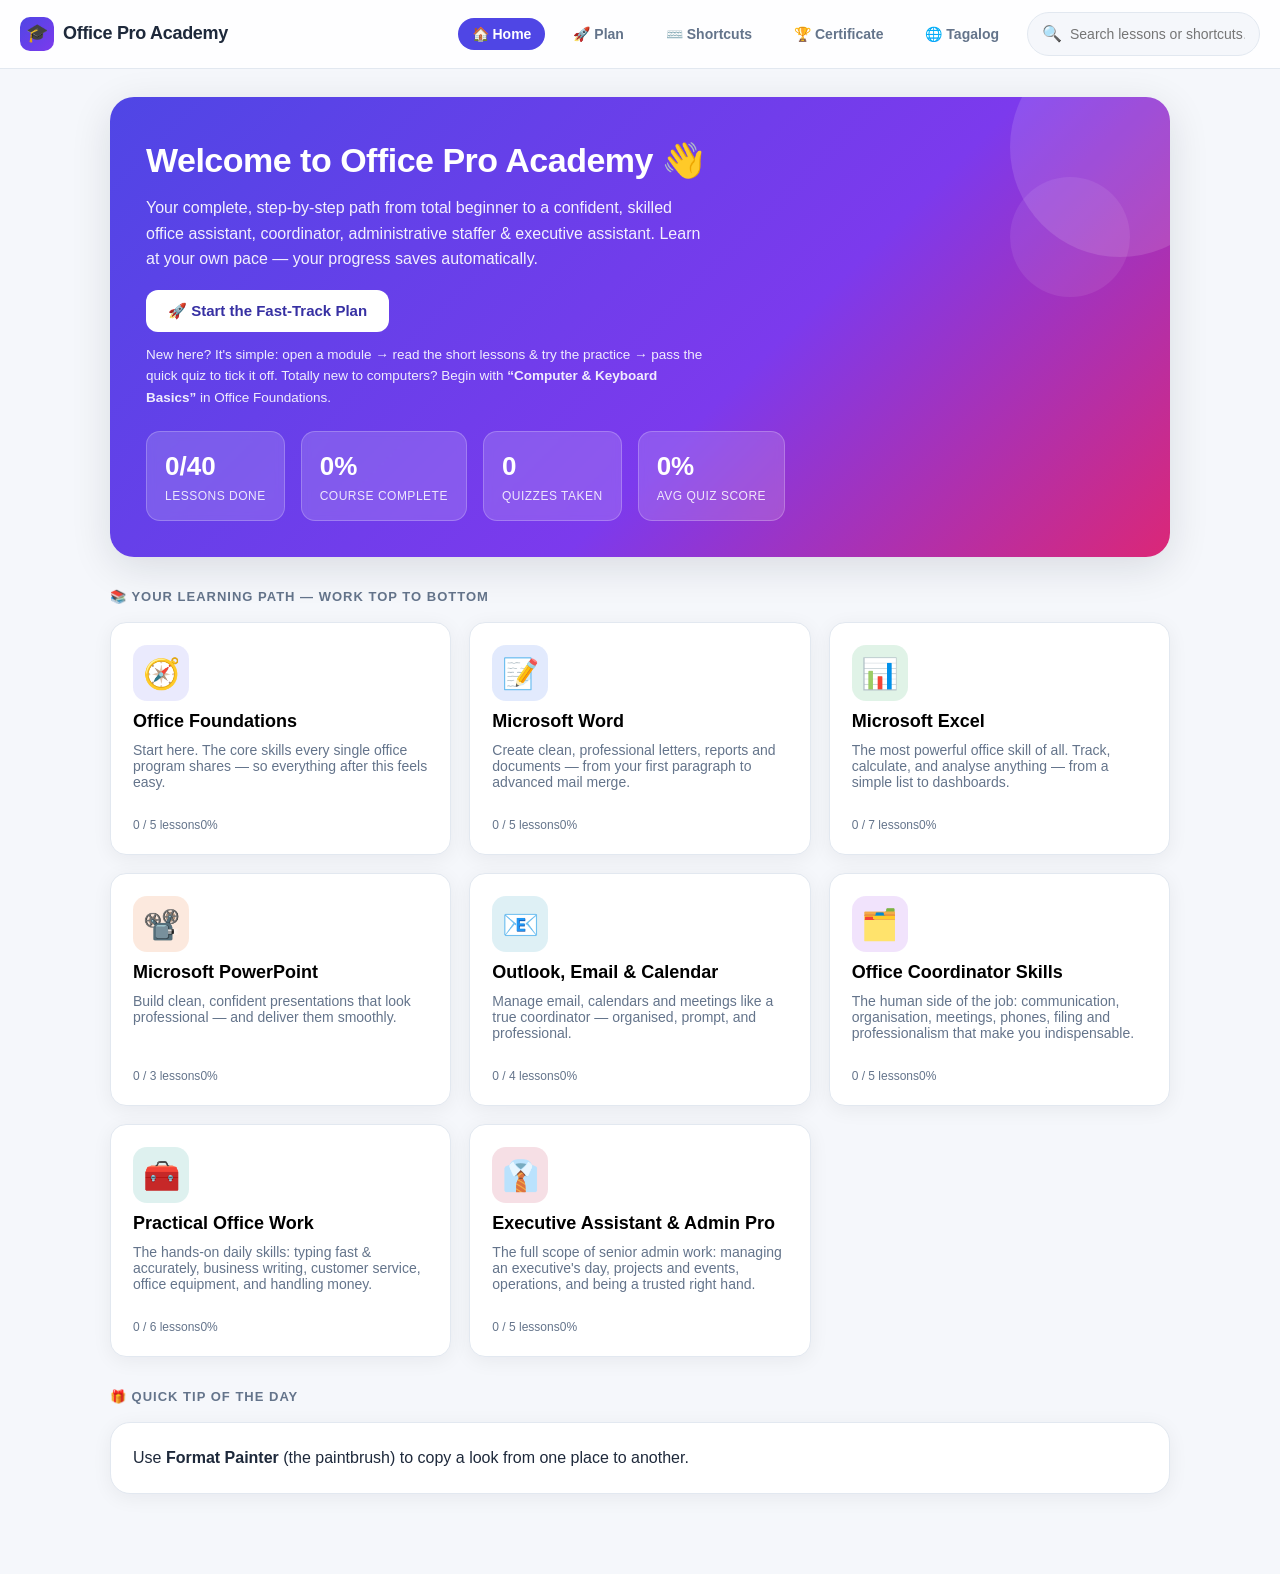
==== commit bd6f98f3: "Add answer shuffling, 4 new lessons, and practice on every lesson Quiz/exam integrity: - Shuffle ans" ====
--- a/index.html
+++ b/index.html
@@ -312,19 +312,19 @@
     intro: "Do these lessons in order — about 2 short lessons a day (20–30 minutes). Finish the quiz on each to tick it off. By the end you'll have covered everything an office assistant, coordinator, administrative staffer or executive assistant needs — basics to advanced.",
     days: [
       { day: 1,  focus: "Computer basics + get comfortable",       lessons: ["f0", "f1", "f2"] },
-      { day: 2,  focus: "Core moves + start typing practice",       lessons: ["f3", "x1"] },
+      { day: 2,  focus: "Core moves, the cloud + start typing",      lessons: ["f3", "f4", "x1"] },
       { day: 3,  focus: "Word: typing & formatting documents",      lessons: ["w1", "w2"] },
       { day: 4,  focus: "Word: editing, tables & pictures",         lessons: ["w3", "w4"] },
       { day: 5,  focus: "Word: advanced + business writing",        lessons: ["w5", "x2"] },
       { day: 6,  focus: "Excel: the grid & making it readable",     lessons: ["e1", "e2"] },
       { day: 7,  focus: "Excel: formulas that do the maths",        lessons: ["e3", "e4"] },
-      { day: 8,  focus: "Excel: lookups, charts + shortcut drills", lessons: ["e5", "e6"] },
+      { day: 8,  focus: "Excel: lookups, charts, drills + clean data", lessons: ["e5", "e6", "e7"] },
       { day: 9,  focus: "PowerPoint: build a clean presentation",   lessons: ["p1", "p2"] },
       { day: 10, focus: "Present well + professional email",        lessons: ["p3", "o1"] },
-      { day: 11, focus: "Outlook: organise inbox & calendar",       lessons: ["o2", "o3"] },
+      { day: 11, focus: "Outlook: inbox, calendar & shared mailboxes", lessons: ["o2", "o3", "o4"] },
       { day: 12, focus: "The role + professional communication",    lessons: ["c1", "c2"] },
       { day: 13, focus: "Organising, meetings & customer service",  lessons: ["c3", "c4", "x3"] },
-      { day: 14, focus: "Advanced coordinator + equipment & money", lessons: ["c5", "x4", "x5"] },
+      { day: 14, focus: "Advanced coordinator, equipment, money & safety", lessons: ["c5", "x4", "x5", "x6"] },
       { day: 15, focus: "Exec support: calendar/inbox + priorities", lessons: ["ea1", "ea2"] },
       { day: 16, focus: "Projects/events + operations & onboarding",  lessons: ["ea3", "ea4"] },
       { day: 17, focus: "Being a trusted right hand (graduate!)",     lessons: ["ea5"] }
@@ -506,6 +506,43 @@
             { q: "Which shortcut UNDOES your last mistake?", choices: ["Ctrl + U", "Ctrl + Z", "Ctrl + V", "Ctrl + D"], answer: 1 },
             { q: "You copied text from a website but it brought ugly colours. What pastes it as clean plain text?", choices: ["Ctrl + V", "Ctrl + Shift + V", "Ctrl + C", "Ctrl + B"], answer: 1 },
             { q: "What does Windows + V open?", choices: ["The volume control", "Clipboard history of recent copies", "A new document", "The print menu"], answer: 1 }
+          ]
+        },
+        {
+          id: "f4",
+          title: "Saving to the Cloud: OneDrive, AutoSave & Version History",
+          level: "Basic",
+          minutes: 7,
+          content: `
+            <p>Modern offices keep files in the <b>cloud</b> — usually OneDrive or SharePoint. This means your work is backed up, reachable from any device, and never lost when a computer breaks. Knowing how it works makes you the person who can always recover a file.</p>
+            <h4>What "the cloud" really means</h4>
+            <ul>
+              <li>Your file lives safely on Microsoft's servers, not only on one computer.</li>
+              <li>You can open it from the office PC, a laptop at home, or a phone — it's the same file.</li>
+              <li>If your computer dies, your work is safe.</li>
+            </ul>
+            <h4>AutoSave — never lose work again</h4>
+            <p>When a file is stored on OneDrive or SharePoint, the <b>AutoSave</b> toggle in the top-left turns green and your changes save <i>automatically every few seconds</i>. You'll rarely need Ctrl+S — though it's still a great habit.</p>
+            <h4>Version History — your time machine</h4>
+            <p>Made a mess, or need yesterday's wording back? Go to <b>File → Info → Version History</b> (or right-click the file in OneDrive → Version history). You'll see a list of earlier versions by date and time — open one to read it, or <b>Restore</b> it to roll the whole file back. This has saved countless office workers from disaster.</p>
+            <h4>Co-authoring — editing together</h4>
+            <p>Because the file is in the cloud, several people can open and edit it <b>at the same time</b>. You'll see their coloured cursors moving live. This is called <b>co-authoring</b> — perfect for a team finishing a report together without emailing copies back and forth.</p>
+          `,
+          tips: [
+            "If AutoSave is greyed out, the file isn't in the cloud yet — use File → Save As and choose OneDrive to switch it on.",
+            "Version History also works in Excel and PowerPoint — the same time machine across Office.",
+            "Sharing a OneDrive link instead of attaching a file means everyone always sees the latest version."
+          ],
+          shortcuts: [
+            { keys: "Ctrl + S", action: "Save now (still useful even with AutoSave on)" },
+            { keys: "F12", action: "Save As — use it to move a file into OneDrive" }
+          ],
+          practice: "If you have OneDrive, save a Word file into it and watch the AutoSave toggle turn green. Make a few edits, then open File → Info → Version History and look at the earlier versions you could restore.",
+          summary_tl: "Sa cloud (OneDrive/SharePoint) nakaimbak ang mga file ngayon — naka-backup at mabubuksan kahit saang device. Ang AutoSave (berdeng toggle sa itaas) ay awtomatikong nagse-save kada ilang segundo. Ang Version History (File → Info) ay parang time machine — puwede mong ibalik ang lumang bersyon. Ang co-authoring ay sabay-sabay na pag-edit ng ilang tao sa iisang file.",
+          quiz: [
+            { q: "When a file is on OneDrive, what does AutoSave do?", choices: ["Nothing useful", "Saves your changes automatically every few seconds", "Prints the file", "Deletes older files"], answer: 1 },
+            { q: "You need yesterday's wording back. Where do you look?", choices: ["Version History — open or restore an earlier version", "It's gone forever once saved", "The recycle bin only", "Retype it from memory"], answer: 0 },
+            { q: "What is 'co-authoring'?", choices: ["Several people editing the same file at the same time", "Printing two copies", "Locking everyone else out", "Deleting all comments"], answer: 0 }
           ]
         }
       ]
@@ -980,6 +1017,49 @@
             { q: "How do you quickly select all the data down to the edge?", choices: ["Ctrl + Shift + Arrow", "Ctrl + P", "F2", "Alt + Enter"], answer: 0 },
             { q: "What's the smart way to learn these shortcuts?", choices: ["Memorise all 20 in one night", "Learn about 3 a day and use them until automatic", "Never use them", "Only read about them"], answer: 1 }
           ]
+        },
+        {
+          id: "e7",
+          title: "Cleaner Data: Data Validation, Conditional Formatting & IFERROR",
+          level: "Intermediate",
+          minutes: 11,
+          content: `
+            <p>These three features make your spreadsheets <b>tidier, error-proof, and self-checking</b> — exactly the polish that makes a report look professional.</p>
+            <h4>Data Validation — control what people can type</h4>
+            <p>Stop messy or wrong entries before they happen. Select the cells, then <b>Data → Data Validation</b>:</p>
+            <ul>
+              <li><b>List</b> — create a tidy <b>drop-down</b> of allowed choices (e.g. Paid / Unpaid / Overdue). No more typos or 10 spellings of one word.</li>
+              <li><b>Whole number / Decimal / Date</b> — only allow values in a sensible range (e.g. a date this year, or a number 1–100).</li>
+              <li>Add an <b>input message</b> (a hint) and an <b>error alert</b> to guide whoever fills it in.</li>
+            </ul>
+            <h4>Conditional Formatting — let the cells highlight themselves</h4>
+            <p><b>Home → Conditional Formatting</b> automatically changes a cell's colour based on its value, and updates live as data changes:</p>
+            <ul>
+              <li><b>Highlight Cells Rules</b> — e.g. turn overdue amounts red, or values over a target green.</li>
+              <li><b>Top/Bottom Rules</b> — instantly shade the top 10 or below-average figures.</li>
+              <li><b>Data Bars / Colour Scales / Icon Sets</b> — tiny in-cell bars or traffic-light colours that make a column readable at a glance.</li>
+            </ul>
+            <h4>IFERROR — hide ugly error messages</h4>
+            <p>When a formula can't work (e.g. dividing by an empty cell), Excel shows errors like <code>#DIV/0!</code> or <code>#N/A</code>. Wrap it in <b>IFERROR</b> to show something friendly instead:</p>
+            <p style="font-family:monospace;background:#f1f5f9;padding:10px;border-radius:8px">=IFERROR(A2/B2, "")        ← shows a blank instead of an error<br>=IFERROR(XLOOKUP(...), "Not found")</p>
+            <p>Your reports stay clean even when some data is missing.</p>
+          `,
+          tips: [
+            "A drop-down list (Data Validation) keeps a column perfectly consistent — vital before you sort, filter, or build a PivotTable.",
+            "To remove conditional formatting, use Home → Conditional Formatting → Clear Rules.",
+            "Don't hide REAL problems with IFERROR — use it for expected gaps (missing data), not to mask a broken formula you should fix."
+          ],
+          shortcuts: [
+            { keys: "Alt + A + V + V", action: "Open the Data Validation dialog" },
+            { keys: "Alt + H + L", action: "Open the Conditional Formatting menu" }
+          ],
+          practice: "In a 'Status' column, add a Data Validation drop-down list with Paid, Unpaid, Overdue (Data → Data Validation → List). Then use Conditional Formatting to turn any 'Overdue' cell red. Finally, in a calculation cell, wrap a division in =IFERROR(…, \"\") and see the error disappear.",
+          summary_tl: "Tatlong feature para malinis at walang-mali ang spreadsheet. Data Validation (Data → Data Validation): gumawa ng drop-down list ng pwedeng i-type (hal. Paid/Unpaid) o range ng numero/petsa — iwas typo. Conditional Formatting (Home): awtomatikong kinukulayan ang cell ayon sa halaga (hal. pula ang overdue), live na nag-a-update. IFERROR: itinatago ang pangit na error (tulad ng #DIV/0!) at pinapalitan ng blangko o teksto.",
+          quiz: [
+            { q: "What does a Data Validation 'List' add to a cell?", choices: ["A drop-down of allowed choices", "A new chart", "A page break", "A picture"], answer: 0 },
+            { q: "What does Conditional Formatting do?", choices: ["Automatically colours cells based on their value, and updates live", "Permanently deletes data", "Prints the sheet", "Locks the workbook"], answer: 0 },
+            { q: "What does =IFERROR(A2/B2,\"\") show if B2 is empty?", choices: ["A blank cell instead of a #DIV/0! error", "Always the number zero", "An error every time", "The text ERROR"], answer: 0 }
+          ]
         }
       ]
     },
@@ -1237,6 +1317,46 @@
             { q: "Which tool shows everyone's free/busy times to find a slot?", choices: ["The Scheduling Assistant", "Track Changes", "AutoSum", "The Slide Master"], answer: 0 },
             { q: "What should you always include in a meeting invite body?", choices: ["Nothing", "An agenda", "A pie chart", "Your password"], answer: 1 }
           ]
+        },
+        {
+          id: "o4",
+          title: "Shared Mailboxes, Delegate Access & Managing a Manager's Email",
+          level: "Advanced",
+          minutes: 9,
+          content: `
+            <p>A core coordinator/EA duty is handling email and calendars that aren't only your own — a team inbox, or a manager's mailbox. Doing this cleanly and professionally is a genuinely senior skill.</p>
+            <h4>Shared mailboxes — a team inbox</h4>
+            <p>A <b>shared mailbox</b> (e.g. <code>info@</code> or <code>reception@</code>) is one inbox several people monitor together. It usually appears automatically in your Outlook folder list below your own mailbox.</p>
+            <ul>
+              <li>When you reply, set the <b>From</b> field to the <b>shared address</b> so the answer comes from "Reception", not your personal account.</li>
+              <li>Agree a simple system — e.g. colour <b>categories</b> or a "Done" folder — so two people don't answer the same email.</li>
+            </ul>
+            <h4>Delegate access — acting for your manager</h4>
+            <p><b>Delegate access</b> lets you manage someone else's mail and calendar <b>on their behalf, with their permission</b>. The owner grants it via <b>File → Account Settings → Delegate Access</b>, choosing what you can do (read, create, respond).</p>
+            <ul>
+              <li><b>Calendar</b> — book, move and accept meetings for them; this is the heart of gatekeeping.</li>
+              <li><b>Send on Behalf</b> — recipients see "You on behalf of Manager". <b>Send As</b> looks fully like the manager — use only when expressly authorised.</li>
+              <li>Always act in the owner's voice and let them approve anything sensitive.</li>
+            </ul>
+            <h4>Categories & folders to stay on top of it all</h4>
+            <p>With several mailboxes flowing in, lean on colour <b>categories</b> (Urgent, Waiting, FYI) and folders/rules so nothing is missed across accounts. A tidy system is what makes managing multiple inboxes look effortless.</p>
+          `,
+          tips: [
+            "Always double-check the From field before sending from a shared or manager's mailbox — sending from the wrong account is an easy, awkward mistake.",
+            "Agree 'who handles what' for a shared inbox, and mark items done, so the team never double-replies.",
+            "'Send on Behalf' is the safe, transparent default; only use 'Send As' when your manager has explicitly asked for it."
+          ],
+          shortcuts: [
+            { keys: "Ctrl + 2", action: "Switch to Calendar (including those shared with you)" },
+            { keys: "Ctrl + Shift + R", action: "Reply All — check the From address first!" }
+          ],
+          practice: "If you have access to a shared mailbox or a delegated calendar, open a new email and change the From field to the shared address. Then set up two colour categories (e.g. Urgent and Done) and tag a couple of emails to practise a tidy team system.",
+          summary_tl: "Mahalagang gawain ng coordinator/EA ang humawak ng email/kalendaryo na hindi sa kanila. Shared mailbox (hal. info@) = isang inbox na maraming tao ang nagba-bantay; itakda ang From sa shared address kapag sumasagot, at gumamit ng categories para iwas-dobleng sagot. Delegate access = pamahalaan ang mail/kalendaryo ng manager nang may pahintulot (book ng meetings, Send on Behalf). Tiyakin lagi ang From bago mag-send.",
+          quiz: [
+            { q: "What is a shared mailbox?", choices: ["A private inbox only you can open", "One mailbox several people monitor and reply from together", "The junk folder", "A printed contact list"], answer: 1 },
+            { q: "What does delegate access let you do?", choices: ["Manage someone else's mail/calendar on their behalf, with permission", "Reset the company servers", "Change Windows wallpaper", "Nothing at all"], answer: 0 },
+            { q: "When replying from a shared mailbox, the email should appear to come from…", choices: ["Your personal address", "The shared mailbox address, so it stays consistent", "A made-up address", "No one"], answer: 1 }
+          ]
         }
       ]
     },
@@ -1281,6 +1401,7 @@
             "Become the person who 'knows where everything is and how everything works' — that makes you indispensable."
           ],
           shortcuts: [],
+          practice: "Write down your own one-line answers: name three things an office assistant is responsible for, and pick the <b>one quality</b> from this lesson you most want to be known for. Then start a simple to-do list for today and review it before you finish.",
           summary_tl: "Ang office assistant/coordinator ang nagpapatakbo ng opisina. Gawain: komunikasyon (telepono, email, bisita), scheduling, dokumento at filing, supplies, suporta sa manager. Mahalagang katangian: reliability (kapag sinabi mong tapos, tapos), atensyon sa detalye, discretion (kumpidensyal), at pag-asa sa problema bago pa itanong.",
           quiz: [
             { q: "Which quality builds the most trust with colleagues?", choices: ["Typing fast", "Reliability — if you say it's done, it's done", "Knowing every shortcut", "Working late"], answer: 1 },
@@ -1315,6 +1436,7 @@
             "The phrase 'Let me find out for you' is far better than a flat 'I don't know'."
           ],
           shortcuts: [],
+          practice: "Role-play answering the phone out loud: say your greeting, then take a pretend message capturing <b>all five details</b> (name, company, number, time, reason) and read the number back. Write the message exactly as you'd leave it on a colleague's desk.",
           summary_tl: "Ikaw madalas ang unang boses/mukha ng kumpanya. Telepono: sagutin sa 3 ring, ngumiti, kumuha ng kumpletong message (pangalan, kumpanya, numero, oras, dahilan — ulitin ang numero). Email: magalang at maikli. Bisita: batiin agad, alukin ng upuan. Galit na tao: manatiling kalmado, makinig, kilalanin ang damdamin, tumulong.",
           quiz: [
             { q: "What details must a phone message always capture?", choices: ["Just the name", "Name, company, number, time, and the reason — and read the number back", "Only the time", "Nothing, just remember it"], answer: 1 },
@@ -1352,6 +1474,7 @@
             "Keep a 'how-to' document for recurring tasks so anyone can cover for you — and you look organised."
           ],
           shortcuts: [],
+          practice: "Set up a tidy folder structure on your computer using the <code>Year → Category</code> idea (e.g. 2026 → Invoices, Minutes). Then write your three top priorities for tomorrow, sorting them with the <b>urgent/important</b> rule.",
           summary_tl: "Ang organisasyon ang gulugod ng trabaho. Filing: pare-parehong pangalan (YYYY-MM-DD), maayos na folders, isang shared na lugar (OneDrive/SharePoint). Time management: unahin ang urgent+important; i-schedule ang important; i-batch ang magkakatulad; isang to-do list na binabalikan araw-araw. Supplies: mag-order BAGO maubos.",
           quiz: [
             { q: "Where should shared team files live?", choices: ["On your personal desktop", "A shared location like SharePoint/OneDrive — one source of truth", "Printed only", "In your email drafts"], answer: 1 },
@@ -1393,6 +1516,7 @@
             "Send minutes promptly — speed builds your reputation for reliability."
           ],
           shortcuts: [],
+          practice: "Write a short set of meeting minutes for an imaginary 10-minute team meeting. Include the attendees, one decision made, and two <b>action items</b> — each with <i>what</i>, <i>who</i> is responsible, and <i>by when</i>.",
           summary_tl: "Bago ang meeting: kumpirmahin ang oras/lugar, magpadala ng agenda. Habang nagmi-meeting, kumuha ng MINUTES: attendees, desisyon, at lalo na ang ACTION ITEMS (ano, sino, kailan). Pagkatapos: ipamahagi ang minutes sa loob ng 24 oras, i-track ang actions, paalalahanan ang may hawak bago ang deadline.",
           quiz: [
             { q: "What's the most important thing to capture in minutes?", choices: ["Every single word", "Action items: what, who, and by when", "The weather", "Who arrived late"], answer: 1 },
@@ -1437,6 +1561,7 @@
           shortcuts: [
             { keys: "Windows + L", action: "Lock your screen instantly when stepping away" }
           ],
+          practice: "Build a one-page practice <b>itinerary</b> for an imaginary day-trip: flight or train time, hotel, ground transport, one meeting time, and an emergency contact — all written in the traveller's local time, with confirmation numbers together.",
           summary_tl: "Senior skills: Travel — isang itinerary (flight, hotel, transport, contacts) sa local time. Events — venue, RSVP, catering, materials, run-sheet (naka-oras na schedule). Confidentiality — lihim ang sahod/kontrata/personal data; i-lock ang screen (Windows+L). Paglago: alamin ang negosyo, bumuo ng relasyon, mag-upskill, humingi ng feedback.",
           quiz: [
             { q: "What's the best format for travel details?", choices: ["Ten separate emails", "One clear itinerary with flights, hotel, transport, and contacts together", "Memorising it", "A voicemail"], answer: 1 },
@@ -1573,6 +1698,7 @@
             "Under-promise and over-deliver: say 'by end of day' and surprise them by lunchtime."
           ],
           shortcuts: [],
+          practice: "Practise the <b>LEAP method</b> out loud: imagine an upset visitor whose meeting was just cancelled. Say a Listen → Empathise → Apologise → Provide-a-solution response. Then write a warm two-line greeting you could use for any visitor arriving at the front desk.",
           summary_tl: "Ikaw ang mukha ng kumpanya. Service mindset: mainit at handa, makinig nang buo, matulungin ('Hahanapin ko po' kaysa 'Ewan ko'), at tuparin ang pangako. Bisita: batiin agad, alamin ang pakay, ipaalam sa host, alukin ng upuan. Sa reklamo, LEAP: Listen, Empathise, Apologise, Provide solution. Manatiling kalmado, huwag personalin.",
           quiz: [
             { q: "What does the 'E' in the LEAP method for upset people stand for?", choices: ["Explain", "Empathise", "Exit", "Email"], answer: 1 },
@@ -1668,6 +1794,55 @@
             { q: "What's the difference between an invoice and a receipt?", choices: ["They're the same", "An invoice requests payment; a receipt proves payment was made", "A receipt is bigger", "An invoice is only for cash"], answer: 1 },
             { q: "What must you keep to claim back work expenses?", choices: ["Nothing", "Every receipt", "Just a verbal note", "A screenshot of your bank app only"], answer: 1 },
             { q: "What's the golden rule of petty cash?", choices: ["Spend it fast", "Cash remaining + receipts should equal the starting float", "Never write anything down", "Keep it secret"], answer: 1 }
+          ]
+        },
+        {
+          id: "x6",
+          title: "Staying Safe: Passwords, Phishing & Confidentiality",
+          level: "Basic",
+          minutes: 9,
+          content: `
+            <p>An office assistant is trusted with confidential information and access to company systems. Good digital safety protects you, your colleagues, and the whole organisation — and it's a skill employers genuinely value.</p>
+            <h4>Strong passwords</h4>
+            <ul>
+              <li><b>Long beats complicated.</b> A <b>passphrase</b> like <code>Coffee-Rain-River-42</code> is both strong and easy to remember.</li>
+              <li><b>Never reuse</b> the same password across sites — if one leaks, they all do.</li>
+              <li><b>Never share</b> your password or write it on a sticky note. A <b>password manager</b> safely remembers them for you.</li>
+            </ul>
+            <h4>Two-factor authentication (2FA)</h4>
+            <p>2FA adds a second step after your password — usually a code from an app or text on your phone. Even if someone steals your password, they can't get in without your phone. Turn it on wherever it's offered.</p>
+            <h4>Spotting phishing — the #1 office threat</h4>
+            <p><b>Phishing</b> is a fake email or message tricking you into clicking a bad link, opening a virus, or handing over a password or payment. Warning signs:</p>
+            <ul>
+              <li><b>Urgency &amp; fear</b> — "Your account will be closed in 24 hours!"</li>
+              <li>A slightly wrong sender address, odd spelling, or a generic "Dear Customer".</li>
+              <li>An unexpected attachment, or a link whose address (hover to check) doesn't match the real site.</li>
+              <li>A request to change bank details or pay an "urgent" invoice — <b>always verify by phone</b> using a number you already trust.</li>
+            </ul>
+            <p>When in doubt: <b>don't click</b>. Verify another way and report it to IT.</p>
+            <h4>Everyday confidentiality</h4>
+            <ul>
+              <li><b>Lock your screen</b> (Windows + L) every time you step away.</li>
+              <li>Don't leave sensitive papers on the desk or in the printer tray; <b>shred</b> what you no longer need.</li>
+              <li>Be careful what's visible on your screen in public, and never discuss confidential matters where others can hear.</li>
+            </ul>
+          `,
+          tips: [
+            "If an email pressures you to act 'right now', slow down — urgency is the oldest trick in the phishing book.",
+            "Verify any change of bank details or payment request by calling a known, trusted number — never the number in the suspicious email.",
+            "Make Windows + L automatic every single time you leave your desk; it takes one second and prevents a lot of trouble."
+          ],
+          shortcuts: [
+            { keys: "Windows + L", action: "Lock your screen instantly when you step away" },
+            { keys: "Win + Shift + S", action: "Screenshot a suspicious email to report it to IT" }
+          ],
+          practice: "Turn a weak password into a strong passphrase of four random words plus a number. Then look at two recent emails in any inbox and, for each, list one thing that shows it's genuine — or one warning sign that it might be phishing.",
+          summary_tl: "Pinagkakatiwalaan ang office assistant ng kumpidensyal na impormasyon, kaya mahalaga ang digital safety. Password: mahaba (passphrase tulad ng 'Coffee-Rain-River-42'), huwag i-reuse, huwag i-share. 2FA: dagdag na code mula sa telepono. Phishing: pekeng email na nagmamadali o natatakot ka — huwag i-click, i-verify sa ibang paraan, i-report sa IT; tawagan ang dati nang pinagkakatiwalaang numero para sa bank/payment. I-lock ang screen (Windows+L), i-shred ang sensitibong papel.",
+          quiz: [
+            { q: "What makes a strong password?", choices: ["Your first name", "Long, unique, and not reused — a passphrase is ideal", "1234", "The word 'password'"], answer: 1 },
+            { q: "An email says 'Your account is locked — click here to verify your password NOW!' What is it most likely?", choices: ["A helpful reminder", "A phishing attempt — don't click; verify another way and report it", "A normal invoice", "A calendar invite"], answer: 1 },
+            { q: "What does two-factor authentication (2FA) add?", choices: ["A second step, like a code from your phone, after your password", "A nicer screensaver", "Faster AutoSave", "A pie chart"], answer: 0 },
+            { q: "What should you do every time you step away from your desk?", choices: ["Leave everything open", "Lock your screen with Windows + L", "Turn off the monitor only", "Email your manager"], answer: 1 }
           ]
         }
       ]
@@ -1716,6 +1891,7 @@
             { keys: "Ctrl + 2", action: "Open the Calendar in Outlook" },
             { keys: "Ctrl + Shift + Q", action: "New meeting request" }
           ],
+          practice: "Look at your own week as if it were an executive's calendar: block one <b>focus-time</b> slot, add a buffer before a busy period, and draft one warm 'gatekeeping' reply that politely turns down a request while offering an alternative.",
           summary_tl: "Ang executive assistant ang nag-iingat sa oras at atensyon ng lider. Kalendaryo: protektahan ang focus time, magdagdag ng buffer (travel/prep), unahin ang mas mahalaga, ihanda ang dokumento bago ang meeting. Inbox (may pahintulot): i-triage, folders/rules, mag-draft ng sagot. Mag-gatekeep nang magalang — magbigay ng alternatibo.",
           quiz: [
             { q: "What is an executive assistant primarily protecting?", choices: ["The office plants", "The executive's time and attention", "The printer", "The petty cash"], answer: 1 },
@@ -1754,6 +1930,7 @@
             { keys: "Ctrl + Shift + K", action: "Create a new task in Outlook" },
             { keys: "Insert", action: "Flag the selected email for follow-up" }
           ],
+          practice: "Make a simple <b>follow-up log</b> with columns Task · Owner · Due · Status (in Excel or on paper) and fill in three real or imagined items. Then write tomorrow's <b>top 3 priorities</b> so you start the day focused.",
           summary_tl: "Ang superpower: walang nakakalimutan — dahil sa SISTEMA, hindi memorya. Unahin gamit ang urgent/important grid. Isang trusted na task list, binabalikan araw-araw. I-track ang utang-gawa ng iba sa follow-up log (gawain, sino, deadline, status) at magpaalala nang magalang. Kapag tapos, kumpirmahin — iyon ang nagbibigay ng tiwala.",
           quiz: [
             { q: "In the urgent/important grid, what do you do with 'important but NOT urgent' tasks?", choices: ["Drop them", "Schedule them", "Ignore them", "Always do them last forever"], answer: 1 },
@@ -1797,6 +1974,7 @@
             { keys: "Ctrl + T", action: "Make a tracking Table in Excel (filters + auto-fill)" },
             { keys: "Ctrl + Shift + L", action: "Toggle filters to sort your task list" }
           ],
+          practice: "Draft a <b>run-sheet</b> for a one-hour imaginary team meeting: list each segment with a start time and who's responsible. Then add a short <b>checklist</b> of three things you'd confirm 24–48 hours beforehand.",
           summary_tl: "Sa project/event: hatiin sa tasks na may owner at deadline, i-track, mag-follow up. Malaking meeting/event: tukuyin ang layunin, i-book ang venue/catering/equipment, i-track ang RSVP, ihanda ang materials, gumawa ng RUN-SHEET (naka-oras na schedule). Lagi may Plan B. Kumpirmahin ang lahat 24-48 oras bago.",
           quiz: [
             { q: "What is a 'run-sheet'?", choices: ["A list of attendees", "A timed schedule of exactly what happens when, and who's responsible", "The catering bill", "A type of email"], answer: 1 },
@@ -1844,6 +2022,7 @@
           shortcuts: [
             { keys: "Windows + L", action: "Lock your screen to protect data when you step away" }
           ],
+          practice: "Write an <b>onboarding checklist</b> for a new starter's first day with at least six items (desk, computer/login, email, building access, welcome pack, induction). Mark which items involve confidential paperwork that must be filed securely.",
           summary_tl: "Operasyong gawain: Onboarding — ihanda bago ang unang araw (desk, login, email, access, welcome pack), kolektahin ang papeles nang kumpidensyal. Records — pare-parehong filing, alam ang retention. Data protection — i-secure ang personal data, i-lock ang screen, mag-shred ng sensitibong papel. Procurement — i-track ang stock, mag-order bago maubos, i-match ang invoice sa PO.",
           quiz: [
             { q: "What should be ready BEFORE a new employee's first day?", choices: ["Nothing", "Desk, computer/login, email, access and a welcome pack", "Only a chair", "Their resignation letter"], answer: 1 },
@@ -1883,6 +2062,7 @@
             "Confidentiality is built once and lost in a moment — guard it like your reputation, because it is."
           ],
           shortcuts: [],
+          practice: "Think of a recent or imagined problem at work and practise raising it <b>upward</b>: write one or two lines that give the headline first and include a <b>suggested solution</b> ('X happened; I suggest Y — okay?'), not just the problem.",
           summary_tl: "Sa senior level, judgment at tiwala ang laman. Mag-anticipate — gawin ang kakailanganin bago pa hingin. Mag-communicate paitaas nang maikli at may solusyon (hindi lang problema), at maging tapat. Pamahalaan ang relasyon sa lahat nang propesyonal. Ang discretion ang pundasyon — tahimik sa kumpidensyal. Patuloy na matuto para umangat ang karera.",
           quiz: [
             { q: "What single trait do leaders value most in a great assistant?", choices: ["Typing speed", "Anticipating needs before being asked", "Working late", "Knowing gossip"], answer: 1 },
@@ -2152,12 +2332,16 @@
   /* ---------- Quiz engine ---------- */
   function mountQuiz(m, l) {
     const mount = document.getElementById("quizMount");
-    const state = { answers: {}, submitted: false };
+    // order[qi] is a stable, shuffled list of the ORIGINAL choice indices, so the
+    // answer position changes every attempt (no "always pick #2" loophole) while
+    // scoring still compares against each question's original `answer` index.
+    const state = { answers: {}, submitted: false, order: l.quiz.map(it => shuffle(it.choices.map((_, i) => i))) };
 
     function draw() {
       const blocks = l.quiz.map((item, qi) => {
         const chosen = state.answers[qi];
-        const choices = item.choices.map((c, ci) => {
+        const choices = state.order[qi].map((ci) => {
+          const c = item.choices[ci];
           let cls = "choice";
           if (state.submitted) {
             if (ci === item.answer) cls += " correct";
@@ -2198,7 +2382,7 @@
       if (pct >= 70) { markDone(l.id); celebrate(); toast(t("Lesson complete! Progress saved ✓","Tapos na ang aralin! Naka-save ang progreso ✓")); }
       draw();
     };
-    window.OPA._retryQuiz = () => { state.answers = {}; state.submitted = false; draw(); };
+    window.OPA._retryQuiz = () => { state.answers = {}; state.submitted = false; state.order = l.quiz.map(it => shuffle(it.choices.map((_, i) => i))); draw(); };
 
     draw();
   }
@@ -2258,13 +2442,24 @@
     if (!m) return renderNotFound();
     // Pool all quiz questions across the module's lessons.
     const pool = m.lessons.flatMap(l => (l.quiz || []).map(q => ({ ...q })));
+    if (!pool.length) {
+      app.innerHTML = `
+        <a class="back-link" onclick="OPA.go('module/${m.id}')">‹ ${t("Back to","Balik sa")} ${escapeHtml(m.title)}</a>
+        <div class="empty"><div class="big">📭</div><h2>${t("No exam questions yet","Wala pang tanong sa pagsusulit")}</h2>
+        <p>${t("This module doesn't have a quiz pool to build an exam from.","Walang quiz na pagkukunan ng pagsusulit ang module na ito.")}</p></div>`;
+      window.scrollTo(0, 0);
+      return;
+    }
     const questions = shuffle(pool).slice(0, Math.min(10, pool.length)); // up to 10 Qs
+    // Stable shuffled display order of each question's ORIGINAL choice indices.
+    const order = questions.map(it => shuffle(it.choices.map((_, i) => i)));
     const state = { answers: {}, submitted: false };
 
     function draw() {
       const blocks = questions.map((item, qi) => {
         const chosen = state.answers[qi];
-        const choices = item.choices.map((c, ci) => {
+        const choices = order[qi].map((ci) => {
+          const c = item.choices[ci];
           let cls = "choice";
           if (state.submitted) {
             if (ci === item.answer) cls += " correct";
